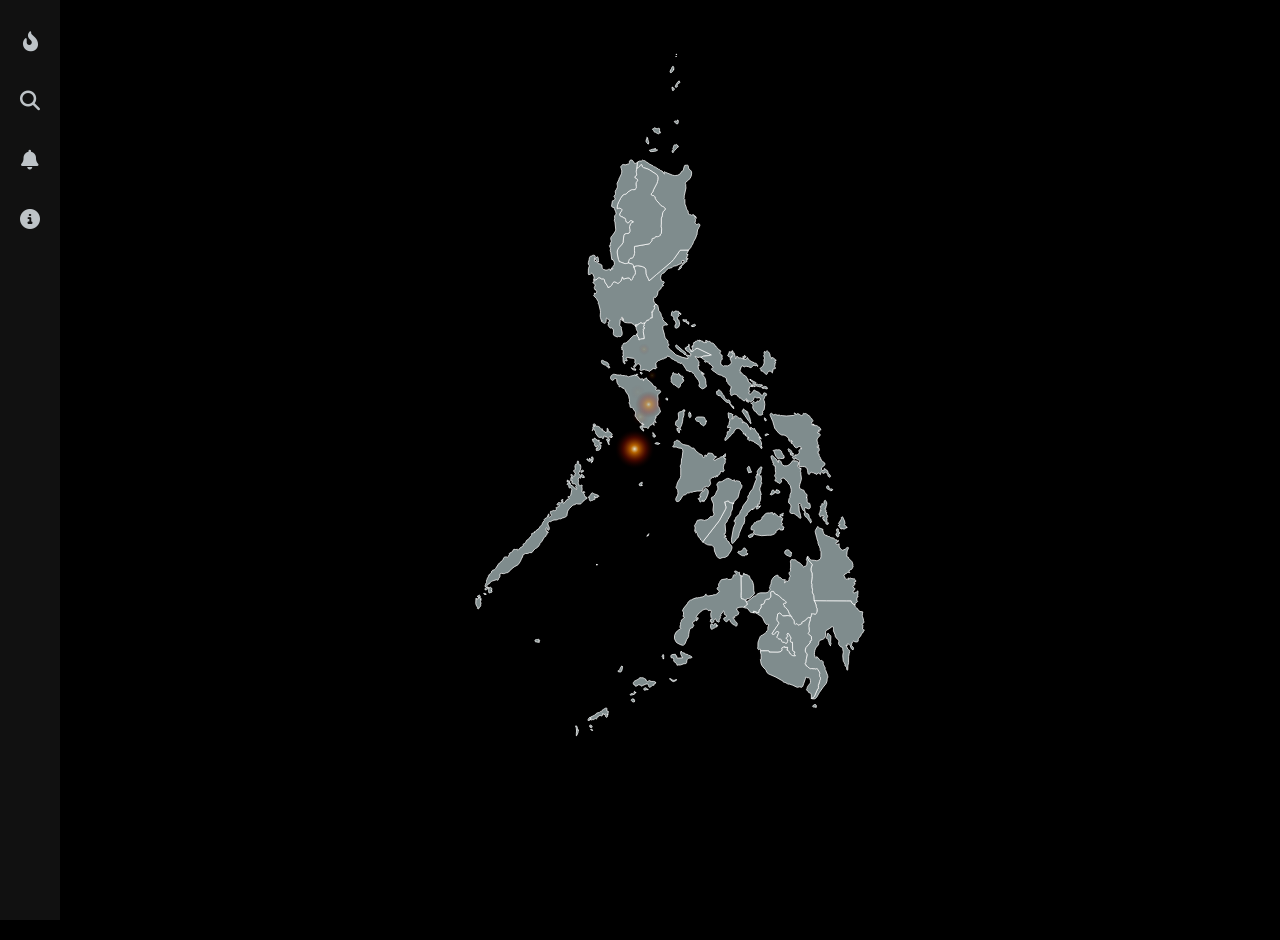
==== try.html @ a3d01c6d "Update print statement from 'Hello' to 'Goodbye'" ====
<!DOCTYPE html>
<html lang="en">
<head>
    <meta charset="UTF-8">
    <title>SVG Path Hover Popup</title>
    <!-- Font Awesome Icons -->
    <link rel="stylesheet" href="https://cdnjs.cloudflare.com/ajax/libs/font-awesome/6.4.0/css/all.min.css">
    <link rel="stylesheet" href="try.css">
</head>
<body>

    <!-- Fullscreen Background Video -->
    <video class="bg-video" autoplay loop muted playsinline>
        <source src="map-bg.mp4" type="video/mp4">
    </video>

    <!-- Sidebar Container -->
    <div class="sidebar-container">

        <!-- Vertical Toolbar Buttons -->
        <nav class="toolbar">
            <button class="tool-btn" data-panel="panel-fire" title="Fire Risk Profile">
                <i class="fa-solid fa-fire-flame-curved"></i>
            </button>
            <button class="tool-btn" data-panel="panel-causes" title="Main Causes">
                <i class="fa-solid fa-magnifying-glass"></i>
            </button>
            <button class="tool-btn" data-panel="panel-incidents" title="Prominent Incidents">
                <i class="fa-solid fa-bell"></i>
            </button>
            <button class="tool-btn" data-panel="panel-goals" title="Goals">
                <i class="fa-solid fa-circle-info"></i>
            </button>
        </nav>

        <!-- Sliding Info Drawer Box -->
        <div class="side-panel" id="sidePanel">
            <button class="close-btn" id="closeBtn">&times;</button>

            <div class="panel-inner">
                <!-- Panel 1 Content -->
                <div class="panel-content" id="panel-fire">
                    <h2><i class="fa-solid fa-fire-flame-curved"></i> Fire Risk Profile</h2>
                    <p>Information regarding regional fire risk assessments and statistics.</p>
                </div>

                <!-- Panel 2 Content -->
                <div class="panel-content" id="panel-causes">
                    <h2><i class="fa-solid fa-magnifying-glass"></i> Main Causes</h2>
                    <p>Breakdown of key causes leading to fire incidents in identified zones.</p>
                </div>

                <!-- Panel 3 Content -->
                <div class="panel-content" id="panel-incidents">
                    <h2><i class="fa-solid fa-bell"></i> Prominent Incidents</h2>
                    <p>Recent alerts, high-level warnings, and notable historical incidents.</p>
                </div>

                <!-- Panel 4 Content -->
                <div class="panel-content" id="panel-goals">
                    <h2><i class="fa-solid fa-circle-info"></i> Goals</h2>
                    <p>Prevention goals, response objectives, and safety initiatives.</p>
                </div>
            </div>
        </div>

    </div>

  <!-- Shared parent container -->
  <div class="map-wrapper">
	  
    <!-- Your SVG Map -->
    <svg viewBox="0 0 1000 1000">
      <svg baseprofile="tiny" stroke-linecap="round" stroke-linejoin="round" version="1.2" viewbox="0 0 1000 1000" xmlns="http://www.w3.org/2000/svg" valign="center">
 <g id="features">
  <path class="region" d="M713.9 833.9l-0.4-0.2-0.8-1-0.4-1.1-0.4-2.3-0.7-1.4-0.2-0.5-0.2-2-0.3-0.2-0.5-0.1-1-0.4-0.4-0.1-0.2-0.2-0.1-0.6 0.1-0.6 0.2-0.6 0.3-0.5 0.3-0.2 0.4-0.6 0.3-2.7 0.3-0.8 0.5-0.2 0.4 0.2 0.3 0.3 0.2 0.5 0.9 0.8 0.9 0.7 0.8 0.8 0.3 1.2-0.3 6.9 0.1 1.2 0.4 0.8 0.1 0.5-0.2 0.5-0.3 0.7-0.4 1.2z m-25.2 70.7l0.3-0.2 1.9-1 0.8-0.6 0.1 0 0.7-0.9 4.6-10.6 0.2-0.2 0.4 0 0.3-0.1 0-0.4-0.1-0.5-0.1-2.8 0.1-0.5 1.7-5.2 0-1 0.3-0.2 0.2-0.3 0.2-0.3 0.1-0.4 0.3-1.5 0-0.7-0.2-0.5-0.3-0.4-0.4-0.5-0.4-0.6 0-0.4 0-0.6-0.1-1.1 0-0.6 0.1-0.7 0.3-0.7 0-0.6-1.2-1.9-1.3-2.5-1-0.9-0.5-0.1-0.6 0-0.5 0.1-1 0.5-0.4-0.3-0.5-0.3-1.2 0.1-2.5-0.4-1.4 0.2-0.5-0.1-0.7-0.2-0.8-0.5-1.8-1.8-0.7-0.5-1.3-0.7-0.5-0.3 0-1.1 0-0.3-0.3-0.2-0.5-0.2-0.4-0.1-0.2-0.1-0.1-0.2 0-0.4 0.2-0.4 0.4-0.3 0.4-0.5 0.3-1.3 0.2-2.8 0.5-1.2 0.9-5.4-0.1-0.8-0.4-0.9-1.3-1.5-0.3-0.7-0.3-2.5 0.9-3.4 5.5-6 0-2.5 0.2-0.2 0.3-0.2 1.3-0.4 0.3-0.2 0.1 0 0.3-0.4-0.1-0.2-0.2-0.2-0.2-0.7-0.2-3.1-0.3-0.9-0.7-0.7-1.9-1.1-0.7-0.7-0.7-0.8 0.1-0.3 0.6-1.4 0.6-0.9 0.2-0.4 0.1-1-0.4-2.4-0.1-1.9-0.3-1.4 0-0.8 0.4-2.8 1.7-5.7 0.1-0.7-0.2-0.6-0.5-0.6 0.1-0.5 0.4 0 0.4-0.2 0.2-0.3 0.2-0.4 0.2-1.2 0.4-1 0.3-1-0.1-1.3 0.7 0.3 0.5-0.1 0.6-0.1 0.6 0 0.6 0.1 1.5 0.4 0.7 0.1 1.1-0.8 0.7-1.5 0.4-1.7 0.1-2.1 0-0.7-0.2-0.7-0.7-1.8-0.2-0.8-0.3-1.8-0.4-1.6-1.9-4.4 0-0.1 16.1 0.1 27.2 0.1 5.8 0 0.5 1.5 0.7 1.5 1.2 1.1 1.5 0.7 1.1 0.4-0.1 0.7 0.5 1.5 0.8 1.4 1 0.9 1.6 1 0.2 0.3 0.2 0.6 1.3 1.8 1.3 0.8 2.7 0.3 1.2 0.4-0.4 1.2-0.2 1.2-0.2 2.6 0.3 1.3 1 2.7 0.4 2.5 0.4 1.2 0 1.1-0.6 1.1-0.6 0.4-0.6 0.2-0.4 0.4-0.2 0.8 0.2 0.2 1.2 0.9-0.4 1.3-0.1 2.5-0.6 1 0.5 0.3 1.7 1 0.4 0-0.3 1.1-1.3 1.6-0.2 1-0.2 0.4-0.4 0.2-0.5 0.1-0.4 0.2-0.3 0.5-1.1 2.9-0.3 0.6-1.8 1.6-0.8 1.2-0.4 1.5-0.1 1.9-0.8 1.1-1.8 0.2-2.1-0.4-1.6-0.7-1.3 1.2-0.8 1.6-0.3 1.6-0.1 1.4 0.3 0.6 1.4 1.2 0.5 0.5 0.2 0.9 0.1 1.1-0.1 1-0.4 0.4-1.6-0.6-1-1.5-1.2-3.5-1.4-1.5-1.6-0.8-1.1 0.4 0 2.3-0.3 0-0.2-0.3-0.6-0.8-0.2 1.1 0.6 1.2 0.7 1.1 0.8 1.9 1 0.9 1 0.7 0.6 0.5 0.1 1.2-0.7 2.2-0.8 4.7-0.1 8-0.9 4.2-0.2 4.9-0.4 0.9-0.7-0.2-0.2-0.8-0.3-2.7-0.1-0.6-1.8-1.3-0.2-0.5-0.1-0.6 0.1-0.7 0-0.6-1.3-2.5-0.7-0.9-0.3-1.1-0.7-6.7 0.1-1.3 0.7-3.4-0.1-1.1-0.5-2-0.2-1.1 0-1.5-0.2-0.6-0.6-0.3-1.4-0.4-1-0.6-2.1-2.9-0.3-1 0.4-2.5 0.1-1.1-0.6-1.2-1.1-1.1-2.2-2-0.6-0.9-0.3-0.8-0.3-2.2-2.2-5.2 0-2.2 0.1-1.2 0-1.1-0.4-0.7-0.8-0.2-0.3-0.1-0.9 0.2-3.3 2.4-3.1 1.8-0.6 0.5-0.5 0.4-0.6 1.1-0.1 1.2 0.2 3.5 0 1.1-0.2 0.5-0.5 0.7-0.1 0.5-0.2 0.5-2 1.9-1.5 0.8-1.8 0.4-1.7 0.9-1.2 1.9-0.1 2.4-0.2 1.2-0.6 0.5-2.4 2.9-1.2 2.1-0.8 2.3-0.4 2.5-0.2 2.6 0.2 0.9 0.7 2.1 0.2 1.1 0.4 0.5 0.9 0.4 0.7-0.4-0.1-1.5 1.7 1.2 2.3 3 1.4 1.4 1.1-0.6 1 0.4 0.9 0.9 0.4 1 0 2.1 0.2 0.8 1.6 3.3 0.6 0.8 0.2 0.4 0 0.6-0.1 1.2 0.1 0.6 0.2 0.4 0.5 0.7 2.6 7 0.2 0.9 0 1.2-0.2 1.1-0.6 1-0.2 0.6 0.4 1.1-0.2 0.5-0.2 0.5-0.4 1.6-0.9 2.2-3.9 4.8-5.2 7.3-3.3 5.9-0.8 1-1 0.9-0.8 0.4-0.9 0.1-2.6-0.2-0.8-0.2-0.1-0.2z m6 11.6l-0.3 0-0.7-0.2-1 0.1-0.9 0.2-0.7-0.3-0.4-0.5-0.5-0.3 0-0.3 0.4-0.4 0.9-1.2 1-0.5 1.5 0 0.7 0.3 0.2 0.3 0.2 0.7-0.1 1.6-0.3 0.5z" id="davao" name="Davao">
  </path>
  <path class="region" d="M746.5 779.6l-1.1-0.4-1.5-0.7-1.2-1.1-0.7-1.5-0.5-1.5-5.8 0-27.2-0.1-16.1-0.1-0.5-1.5-0.3-5.3-0.4-1.2-1.3-2.3-0.2-1.3 0.1-1.1 0.2-0.9 0.1-0.9-0.3-1.1-0.7-2-0.1-1.9 0.1-1.9-0.5-2.6 0.9-8-0.2-4.7-1.3-3.4-0.1-2.4 1.7-5.6-2.5-3.2-2.3-2.3-0.2-1.2-0.4-0.5-0.4-0.3-0.4-0.4-0.1-0.6 0-1.3 0-0.6-0.1-0.2 0.3-0.3 0.5-0.1 0.5 0.5 0.6 1.3 1.6 2.2 1.1 0.8 1.2 0.3 3.5 0.2 2.3 0.5 1.1 0.1 1.2-0.3 2.9-1.6 0.5-0.6 0.4-1.2 0.4-1.9 0-5.8-0.1-0.9-0.3-0.6-0.4-0.5-0.3-0.7 0-0.5 0.1-0.9-0.1-0.5-0.1-0.5-0.5-1.1-0.3-1.4-1.1-1.7-0.3-1.6-0.3-0.4-0.2-0.3-0.1-0.3 0-1.6-0.1-0.3-0.1-0.8-1.2-3.1-0.1-0.5-0.2-1.1-1.9-7.4-0.1-1 0.2-1 0.3-0.8 2.6-4.4 0.2-0.5 0.7 0.8 0.9 0.8 1 0.7 1.8 0.5 1.5 0.8 1.1 0.1-0.3 1.3 0.5 1.6 0.6 1.5 0.3 1.4 0.5 1 1.3 1 1.5 0.6 1.1-0.2-0.1 0.2 0 0.2-0.1 0.2-0.2 0.2 0.7 0 0.4 0.2 0.4 0.5 0.5 0.1 1.2-0.1 0.5 0 1 1.2 0.5 0.3 0.5 0.2 3.1 0.4 1 0.6 1.8 1.6 0.5 0.2 0.7 0 0.6 0.1 0.2 0.4 0.1 0.5 0.5 0.7 0.2 0.5 0.5-1 0.2-0.5 0.3 0 0 0.9 0 0.6-0.2 0.3-0.5 0.5-0.6 0.2-1.5 0.4-0.4 0.5-0.1 0.7 0.3 0.5 0.6 0.4 0.6 0.2 0.9 0.2 0.6-0.2 1.5-0.7-0.1 2.2 0.2 1.8 0.8 1.7 2.5 2.6 0.4 0.2 0.6 0.1 0.7-0.1 1.1-0.5 1.8-0.6 1.9-1.9 1.1-0.6 1.1 0.1 0.2 0.8-0.2 1-1.1 1.8-0.3 1.3-0.4 2.4 0 1.8-0.4 2.5 0.2 0.6 0.6 0.2 0.7 0.1 0.5 0.2 0.4 0.4 0.5 1.4 0.4 0.6 3.9 3.9 0.5 1.1 0.1 0.7 0.6 2.1-0.2 0.8 0 0.5 0.7 0.4-0.1 0.4-0.3 0.4-0.1 0.1-0.4 1.3-0.6 1.3-0.9 1.1-1.2 0.4-2 1.4-0.3 0.1 0 0.8 0.4 0.4 1 0.7 0 0.3-0.2 0.1 0 0.1-0.1 0.2-0.7-0.3-0.6-0.1-1.1 0-0.7 0.2-1.3 1.1-1.9 0.8-1 1.3-0.5 1.2 1.1 1.2 0.9 2.4 0.6 0.7 0.5 0.1 1.7-0.1 1.1 0.4 0.5 0 0.6-0.4-1.1-0.7-0.3-0.4 0.3-0.4 0.6 0.1 0.7 0.3 0.7 0.1 0.6-0.5 1.2 0.6 3.5 0.6 0-0.1 0.2-0.2 0.2-0.1 0.3 0 0 0.1 0.2 0.5 0.4 0.7 1.1 0.8 0.2 0.5-0.4 0.8 0.3 0.1 0.2 0.3 0.3 0.3-1.5-0.1-0.5 0.2-0.3 0.4-0.1 1.3 0.1 0.3 0.8-0.3 0.2 0.9-0.4 1.1-1.3 1.7-0.2 0.1-0.6 0.4-0.5 0.4 0.4 0.2 0.2 0.3 0.7 1.4 0.5 0.4 0.8 0.2 0.4 0.5-0.6 1.3-1.7 2-0.3 0.9 0.4 1 0.8 0.5 0.8-0.2 0.9-0.5 1.6-0.6 1.9-1.6 0.2 0.6-0.3 4.6-0.2 0.8 0.1 0.8 0.6 1.1-1.3 0.7-0.6 2 0.2 2.1 1 1.4-1 1-2.1 1.5-0.6 1.2 0 0.7z m-20.7-95.3l-1 2.1 0.3 0.6 0 0.9-0.3 0.8-0.5 0.3-0.9 0.2-0.3 0 0.3-0.9-0.4-0.3-0.6-0.1-0.5 0 0-0.4 0.5 0 0.2 0 0-0.4-1.1-0.7 0 0.4-0.1-0.5 0-0.6 0.5-1.2 0.2-0.3 0.2-0.2 0.2-0.1 0.1-0.5 0-0.5 0-0.6 0-0.4-0.5-0.8-0.1-1.3 0.4-1.2 1-0.4 0.3 0.3 0.1 0.3-0.1 0.5 0.5-0.2 0.2-0.2 0.1 0.9 0 1.3 0.1 1.1 0.8 0.5 0.6 0.4-0.2 1.2z m9.8-7.9l-0.1 0.7-1.3 0.5-0.9 0.7-0.4 0.3-0.6 0.1-1.4-0.1-2.1-0.8-0.7 0 0.4 1.1-0.8-0.6-0.8-0.9-1.3-1.8 0-0.3 0.1-0.2 0-0.3-0.1-0.3-0.3-0.2-0.5 0-0.4-0.1-0.3-0.5 0.7 0.1 0.7-0.1 0.7-0.2 0.5-0.6-0.6-0.2-0.8-0.5-0.5-0.5 0.2-0.8 3.3-5.3 0.2-0.5 0-0.5-0.1-0.5-0.1-0.5 0.4-0.5 1-0.8 0.5 0.2 2.5 5.5 0.6 2.9 0 0.6-0.3 0.6-0.8 0.7-0.4 0.5 1.1 0.2 0.7 0.2 0.5 0.5 0.7 0.7 0.4 0.6 0.4 0.9z m-25-4.4l-0.8 0.4-1.1-0.2-0.8-0.6-0.2-0.8 0.1-0.9-0.2-1-0.5-0.5-1.5-0.4-0.6-0.6 0.5 0 0.2 0-0.4-0.3-0.2-0.3 0-0.3 0.3-0.3 0-0.3-1.3 0-0.5-0.9 0.1-1.3 0.6-1.2 0.2 0.5 0.4 0.2 0.3-0.2 0.2-0.7-0.2-0.2-0.7-0.9-0.2-0.5-0.4 0-0.3 0.6-0.3 0.1-0.5-0.2-0.5-0.2-0.4 0.3-0.4 0.5-0.5 0.4-0.8 0-0.4-0.6 0-0.8-0.1-0.6-0.8-0.3-0.1-0.3 0.1-1.4-0.1-0.5 0.8-0.4 0.4-1 0.1-1.1-0.2-0.9 0.4-0.2 0.4 0 0.3 0.2 0.3 0.4-0.1-0.9-0.4-0.7-0.1-0.7 0.6-0.7-0.2-0.1-0.1-0.2-0.1-0.2-0.3-0.3 0.2-0.8-0.4-1-0.1-0.8 1.2-0.3 0.7-0.1 0.2-0.4 0-1.2-0.1-0.4-0.2-0.3 0-0.2 0.3-0.5 0.3-0.1 0.4 0 0.3 0.1 0.3 0.6 0.5 0.2 0.4-0.1 0.4-0.2 0.3-0.6 0.1-2.1 0.4-1.3 0.2-0.6 0.5-0.3 0.6-0.1 0.4 0.3 0.8 1.3 0.7 1.8 0 1.9-1.1 3.7-0.1 1.4-0.2 0.5-0.2-0.1-0.5-0.1-0.4 0.2 0 0.7 0.4 0.5 0.8 0.6 0.4 0.8-0.5 0.8 0.3 0.4-0.6 0.3 0.2 0.6 0.6 0.3 0.9-0.1-0.4 1.5 0 0.9 0.3 0.8 0.8 1 0.4 0.7 0.1 0.7-0.2 0.7-0.4 0.8-0.4 0.8-0.3 0.3 0.1 0.4 0.4 2.2-0.6 0.8 0.5 0.9 0.9 0.9 0.7 0.8 0.1 0.9-0.4 0.7z" id="caraga" name="Caraga">
  </path>
  <path class="region" d="M692.4 774.2l0 0.1 1.9 4.4 0.4 1.6 0.3 1.8 0.2 0.8 0.7 1.8 0.2 0.7 0 0.7-0.1 2.1-0.4 1.7-0.7 1.5-1.1 0.8-0.7-0.1-1.5-0.4-0.6-0.1-0.6 0-0.6 0.1-0.5 0.1-0.7-0.3 0.1 1.3-0.3 1-0.4 1-0.2 1.2-0.2 0.4-0.2 0.3-0.4 0.2-0.4 0-0.5 0-1.1-0.3-0.4 0-0.2 0.1-0.1 0.2-0.1 0.3-0.1 0.1-0.1 0-0.4 0.2-0.4 0.2-0.1-0.1-2.3 2.8-1.1 0.8-0.9 0.4-1.8 0.7-0.7 0.4-0.2 0.5-0.2 1.4-0.4 0.6 0 0.1-0.6 0.2-0.7 0.2-0.1 0.2-1.2 0.3-0.3 0.3-0.2 0.4-0.1 0-0.3 0.2-0.6-0.1-0.9-0.6-0.7-0.8-1.1-0.4-0.4-0.1-0.4 0.1-0.1 0-0.4 0.4-0.5 0.5-0.5-0.4-0.4-0.6-0.3-0.5-0.1-0.6-0.1-2.1-0.4-1.3-0.2-0.7-0.3-0.6-0.6-0.6-0.5-0.3-0.5-0.4-0.5-0.7-0.1-0.5-0.2-1.1-0.2-0.5-0.2-0.5-0.3-0.3-0.4-0.3-1.1-0.8-0.3-0.3-0.1-0.4-0.3-0.6-0.6-0.9-0.2-0.4-0.3-1.5-1.7-3-2.4-2.9-0.3-0.2-0.9-0.3-0.4-0.3-0.2-0.6-0.1-0.5 0-0.5-0.1-0.5-1-1.4 0-0.6 0.5-0.4 0.5-0.3 0.7 0 0.9 0.1 0.7-0.3 0.3-1.2-0.3-0.7-0.6-0.7-1.4-1.2-2.2-1.1-3.9-3.8-2-1.6-4.4-2.2-1.1-1-0.2-0.5-0.1-0.7-0.2-0.6-0.4-0.3-1.7 0-0.9 0.1-0.5 0.4-0.1 0.1-0.4 1.7 0.3 3.9-0.4 1.5-1.2 1.5-0.5 0.4-0.2 0.4 0.1 0.2-0.1 0.2-0.6 0.1-2.3 0-0.7 0.2-1.3 0.6-0.5 0.7-0.2 0.9-1.2 3-0.4 0.7-0.6 0.5-0.6 0.2-2.1 0.1-0.2 0.5 0.2 2.7-0.5 1.5-2.3 2.7-0.2 1.8-0.5 1.8-2-0.2-4.6-1.9-0.4 2-2.4-0.1-1.3-0.3-0.8-0.7-2.9-3.9-1.1-0.8-1.2-0.3-1.3-0.1-2.3-0.9 0.7-0.8 2.5-1.4 1.1-0.9 0.5-1-0.1-1-0.4-1-0.3-1.1 0-0.1 0.6-0.4 0.3-0.2 1.9-1.1 7.1-5.7 0.7-0.2 1.1-0.2 0.8-0.5 1.2-1.5 1.3-1 1.7-0.7 1.9-0.5 6.4 0 2.3-0.3 1.8-0.9 0.6-0.7 0.8-1.6 0.7-0.8 0.2-0.6-0.2-0.6-0.4-0.5-0.2-0.6 0.1-0.6 0-0.1 0.2-0.5 0.5-0.8 0-0.3-0.1-0.5 0.1-0.3 0.1-0.2 0.4-0.3 0.2-0.2 0.5-1.2 0.1-0.6 0.2-2 0.2-1.1 0.8-2.2 1.1-1.9 1.6-1.8 1.8-1.4 2.1-0.9 1.4 0 0.3 0.5 0 0.9 0.2 0.8 0.3 0.1 1.2 0.2 0.1 0.1 0.4 0.1 0.5 0.2 0.8 0.5 1.6 1.8 0.6 0.4 0.9 0.3 3.1 0.1-0.5 0.9-0.4 1.1-0.2 1.2 0 1.2 0.4 0 0.4-1.4 0.6-0.9 1.1-0.4 1.6 0.5 0.2-0.4 0.9-0.7 0.2-0.1 0.7-0.2 0.2-0.1 0-0.3-0.2-0.3-0.1-0.3-0.1-0.2 0.2-1.7 0.2-0.5 0.2-0.4 0.6-0.9 0.3-0.6-0.2-1-1-1.9-0.3-1.1 0.3-1.2 0.6-0.7 0.7-0.6 0.6-0.9-0.4-1.1 0-1.2 0.4-2.4 0-4.6-0.4-2.4 0.1-1.2 0.5-1.1 0.4-0.5 0.6-0.5 0.6-0.3 0.6 0.2 0.6 0.4 0.6 0 0.5-0.1 0.7-0.1 1 0.3 1.1 0.4 0.8 0.7 0.4 0.7 0.5 0.4 4.2 2.3 0.4 0.4 1.3 1.6 0.8 0.5 1.1 1.8 0.7 0.6 0.5-0.1 1.2-0.7 1.1-0.4 1-0.5 0.5-0.8 0.5-4.7-0.2-1-0.2-0.3-0.3-0.3-0.2-0.4-0.1-0.5 0.1-0.6 0.5-1.1 0.2-0.7 0-0.7 0.1-0.4 0.3-0.3 0.2-0.2 0.1 0.2 0 0.6 0 1.3 0.1 0.6 0.4 0.4 0.4 0.3 0.4 0.5 0.2 1.2 2.3 2.3 2.5 3.2-1.7 5.6 0.1 2.4 1.3 3.4 0.2 4.7-0.9 8 0.5 2.6-0.1 1.9 0.1 1.9 0.7 2 0.3 1.1-0.1 0.9-0.2 0.9-0.1 1.1 0.2 1.3 1.3 2.3 0.4 1.2 0.3 5.3 0.5 1.5z m-30.7-63.8l0.3 1-0.4 1.5 0.1 0.9-0.1 0.9-0.7 0.7-0.4 0.2-0.5 0.1-0.4-0.1-0.3-0.7-0.4-0.1-0.5 0-0.4-0.1-3.3-1.6-1.3-1.3-0.6-1.8 0.6-2 1.4-1.2 1.9-0.5 2 0.6 0.9 1.4 0.5 0.5 0.6 0.3 0.5 0.4 0.5 0.9z m-67.2 30.2l0.7 0.3 0.3 0.2 0.2 0.3 0.5 1.1 0.6-0.5 0-0.5 0-0.6 0.2-0.6 0.3-0.4 0.8-1.1-0.7-0.6 0.7-0.4 0.9 0.1-0.2 0.9 4.3 1 0.7 0.3 0.5 0.5 0.4 0.9 0.4 0 0.4-0.4 0.2 0.1 0.5 1-0.1 0 0.6 1.7 0.2 0.3 0.3 0.8 2.3 2.8 0.9 1.8 0.6 2.4 0.5 2.4 0.2 6.5 0.8 3.2-0.1 1.1-0.5 0.6-5.7 5.1-1.1 0.6-2.4 0.1-0.9 0.5-0.4 1.4 0 0.1-1 0.1-0.9-0.1-0.4-0.3-0.2-0.4-0.4-0.4-0.6-0.2-2.2-0.4-0.9-1.6-0.2-3.2 0.3-5.5-0.4-21z" id="northernmindanao" name="Northern Mindanao">
  </path>
  <path class="region" d="M611.3 790.2l0.4-2 4.6 1.9 2 0.2 0.5-1.8 0.2-1.8 2.3-2.7 0.5-1.5-0.2-2.7 0.2-0.5 2.1-0.1 0.6-0.2 0.6-0.5 0.4-0.7 1.2-3 0.2-0.9 0.5-0.7 1.3-0.6 0.7-0.2 2.3 0 0.6-0.1 0.1-0.2-0.1-0.2 0.2-0.4 0.5-0.4 1.2-1.5 0.4-1.5-0.3-3.9 0.4-1.7 0.1-0.1 0.5-0.4 0.9-0.1 1.7 0 0.4 0.3 0.2 0.6 0.1 0.7 0.2 0.5 1.1 1 4.4 2.2 2 1.6 3.9 3.8 2.2 1.1 1.4 1.2 0.6 0.7 0.3 0.7-0.3 1.2-0.7 0.3-0.9-0.1-0.7 0-0.5 0.3-0.5 0.4 0 0.6 1 1.4 0.1 0.5 0 0.5 0.1 0.5 0.2 0.6 0.4 0.3 0.9 0.3 0.3 0.2 2.4 2.9 1.7 3 0.3 1.5 0.2 0.4 0.6 0.9 0.3 0.6 0.1 0.4 0.3 0.3 1.1 0.8 0.4 0.3 0.3 0.3 0.2 0.5-1-0.1-3.4-0.9-1.5 0-2.7 0.4-1.5 0-0.9 0-0.6-0.2-0.5-0.3-0.8-0.5-0.5-0.6-0.6-1-0.3-0.5-1-0.6-0.9 0-2.2 1.1-0.9 7 0.4 1.9 1.5 1.9 0.5 1.1 0 0.9-8.6 12.6-0.4 1.3 0.8 0.3 0.4 0.2 1-0.1 0.6-0.2 0.2-0.1 0.4-0.3 0.7-0.8 1.1-1.6 0.7-0.6 0.9-0.2 1.4 0.2 0.7 0.4 0.1 0.8-0.5 1.3-1.9 4.5 0 0.4 0.6 0.9 0.7 0.7 0.7 0.4 0.7 0.3 1 0.1 0.9 0.2 1.1 0.9 0.3 0 0 1.1 0 0.4 0.1 0.3 0.2 0.4 0.9 0.6 0.7 0.3 1.7 0.3 0.7 0.3 0.7 0.5 0.7 0.3 0.8 0 0-0.1 0.6-0.4 0.8-1.5 0.7-0.5-0.3-0.2-0.3-0.3 0.2-0.8-0.3-0.8-0.6-0.8-0.7-0.4-0.9-1.2 1-0.9 1.5-0.8 0.5-0.4 0-0.3-0.7-0.6-0.6-0.6-0.3-1 0.3-0.6 1.3-1.4 0.8 1 0.2 0.3 0.1 0.1 2 3.3 1 2.2-0.3 1-0.3 0.4-0.3 0.9-0.1 0.9 0 0.8 0.3 1 0.5 0.4 2-0.1 0.3 11.2 0.4 0.5 2.7 1.6-0.9 1.4-0.1 1.1 0.5 1 1.2 1.4-2.2 0.1-1.7-0.3-1.5-0.8-1.6-1.3-1-1.5-1-1.9-1.1-1.5-1.4-0.3 0.9-3.7-3.9 0.1 0.2-0.9-2.2 0.7-1.2 0.4-0.6 0.6 0.4 1.5 0.1 0.5-1 2.1-2.1 1.1-2.5 0.4-11-0.1-1-0.1 0-0.5 0.2-0.5-0.3-0.5-1.3-0.2-9.8 0.1-0.1 0 0.1-1.1-0.2-1.1-1-0.4-0.2 0.1-0.5 0.8-0.4 0.3-0.1-0.1-0.1-0.3-0.2-0.1-0.4-0.1-0.4-0.4-0.3-0.5-0.2-0.4 0-0.6 0.3-1 0.1-0.5 0.1-5.7 0.8-2.7 2.2-5.4 1.1-1.2 0.9-0.2 1.3-0.7 2-1.3 2-1.7 0.9-0.9 0.6-1.5 1-0.9 0.3-0.5 0.1-0.5-0.1-1.7 0.1-1.4 0.3-1.1 1.1-2-0.8-0.6-0.7-0.1-1.7 0.3-0.6-0.3-0.4-0.8-0.3-0.5-0.5-0.2-0.6-0.9-2.5-5.4-1.6-2.3-2.4-1.6-0.4-0.1-2.9-2.1-2.6-1.4-0.4 0.4-0.9-0.4-1.3-0.2z m-159.4 115.8l0.8 1.1 0.3 0.9-0.6 1.2-1 0.1-1.6-0.5-0.3-0.2-0.6-0.6-0.5-0.7-0.2-0.5 0.2-0.6 0.6-0.5 0.7-0.4 0.7-0.2 0.6 0.1 0.9 0.8z m56.4-26.3l0.1 0.6-0.3 0.3-1.3 0.7-2.4 0.9-0.6-0.2-2.8-1.8-1.1-1.2-0.4-1 0.9 0.1 2.8 1.8 1.3 0.5 1.7-0.1 1.5-0.6 0.6 0z m-71.9-17.4l0.2 0.6 0.1 0.4-0.1 1.1-1.1 3.7-0.3 0.5-0.4 0.4-0.6 0.3-0.7 0-2.1-0.3-0.6-0.3-0.4-0.6 0.2-0.4 0.5-0.2 0.7 0 0.4-0.3 0.4-0.6 0.4-0.7 0.1-0.5 0.2-0.4 0.8-1.2 0.3-1.2 0.4-0.5 0.5-0.4 0.5-0.1 0.4 0.3 0.2 0.4z m34 30.1l-0.2 0.5-0.3 0.1-1.5-0.1-1.9 0.7-0.8-0.1-0.6-0.9 0-0.8 0.4-0.7 0.5-0.5 0.6-0.2 0.9 0 0.8 0.4 0.7 0.5 0.5 0.5 0.7 0.3 0.2 0.3z m10-9.5l0.4 0.9-0.5 1.2-0.5 0.2-0.5 0-0.5 0.2-0.1 0.7 0 0.9-0.2-0.1-2 0.3-0.4 0.2-0.5 0.4-1.5 1.6-0.6 0.4-0.6 0-0.5-0.3-0.5-0.4-0.5-0.8 0-0.6 0-0.5 0-0.5-1.3-1.4-2.1 0.1-4.4 2-1 0.6-0.4 0.2-0.4-0.1-0.4-0.2-0.6-1-0.3-0.2-2.2-0.4-0.5 0.2-1.9 1.2-1.1 0.6-0.5 0-0.6-0.2-0.3-0.2 0-0.3 0-0.4-0.1-0.2-0.3-0.2-0.7-0.1-0.3-0.2-0.8-1.2-0.2-1 0.2-1 0.7-1.1 0.9-0.8 2-0.9 1.5-1 1.2-0.2 0.4-0.2 1.2-1.7 0.5-0.4 0.5-0.1 1.9 0.1 1 0 1 0 0.6 0.3 1.2 0.7 0.6 0.1 1 0.6 1.3 2.8 0.8 0.7 1-0.2 0.9-0.8 1-0.5 2.4 1.1 1.2 0.1 2.3 0 1.2 0.3 0.9 0.7z m-28.8 16.2l-0.5 0.1-0.8 0.4-1.1 0.4-1 0.1-0.6 0.2-0.5-0.2-0.2-0.6 0.6-0.9 1.4-0.6 0.8 0 0.6 0.1 1.1 0.5 0.2 0.5z m2.5-2.6l-0.3 1.2-0.8 0.6-1-0.5 0.1-1.7 0.6-1 0.7 0.4 0.7 1z m-37.1 29.3l-0.3 2.1-0.3 1.2-0.6 0.7-0.7-0.2-0.6-0.4-0.4-0.5-0.1-0.9 0.4-1.6 0-0.8-0.4-0.4-0.3 0.1-0.2 0.4-0.1 0.4-0.1 0.3-0.3 0-1 0-0.4-0.3-0.4-0.5-0.3-0.6-0.2-0.5-0.5 0.8-0.2 1.7-0.4 0.8-0.8 0.3-0.8-0.2-0.7-0.3-0.6-0.2-1.1 0.2-0.4 0.4-0.2 0.6-0.5 0.7-0.4 0.1-0.5 0-0.4 0-0.2 0.4-0.4 1.7-0.8 0.7-0.6-0.2-0.5-0.4-0.6-0.1-0.5 0.3-0.7 1-0.5 0.2-1.7 0-0.7 0.3-0.4 0.3-0.5 0-0.6-0.6-0.1-0.7 0.1-1.8-0.3-0.9 0.5-0.4 0.4-0.2 1.9-0.7 1.6-0.8 0.4-0.3 0.3-0.1 1.9-1.1 0.7-1.3 0.4-0.5 1.7-0.2 1.3-0.5 0.5-0.1 0.4-0.2 0.9-0.9 0.5-0.1 0.4 0.2 0.4 0.1 0.5-0.2 0.1-0.3 0.2-1 0.3-0.4 1.4-0.8 0.5-0.7 0.7-0.3 1.2-0.5 1-0.7 0.6-0.2 0.5 0.1 0.3 0.4 0.1 0.6 0 2.8 0.2 0.4 0.4 0.1 0.5-0.2 0.4-0.1 0.4 0.4 0.1 0.8-0.8 3.3z m-39.5 21l0.2 0.9-0.1 1-0.1 0.9-0.3 0.8-1.5 3.6-0.6 0.5 0-3.3 0.3-3.1-0.3-3.6-0.4-1.7-0.7-1.5 0.6-0.2 0.6 0.2 0.6 0.4 0.3 0.6 0.2 0.4 0.1 0.4 0.1 0.5 0 0.4 0.2 1 0.8 1.8z m19.1 0.1l-0.4 0.1-0.9 0-0.8-0.4-0.3-0.7 1-0.2 1.2 0.6 0.2 0.6z m-3.2-4.4l-0.4-1.4 0.1-0.9 0.6-0.3 0.7 0.3 0.3 0.4 1.1 0.5 0.4 1 0 0.7-0.4 0.5-0.3 0.1-0.9 0-1.2-0.9z m-0.4-9.3l-0.2 0.3-0.6 0.3-1.3 0.3-0.3-0.4 0.2-1.1 1.1-1.8 0.7-0.8 0.8-0.5 0.4 0.1 0 0.8 0.1 0.6 0.2 0.6 0.1 0.7-0.3 0.6-0.3 0.2-0.3-0.2-0.2 0.1-0.1 0.2z m122.5-90.9l0.5 0.2 0.7 0.7 0.4 0.4 0.6 0.2 1.3 0.3 0.7 0.1 0.1 0.2 0.3 0.5 0.4 0.5 0.6 0.2 2.4 0.4 0.6 0.2 0.3 0.3 0.3 0.3 0.3 0.3 0.5 0.2 1.4 0.5 0.5 0.2 1.7 1.1 0.3 0.5-0.7 0.8-1.1 0.4-2.5 0-1 0.6-0.6 0.7-0.5 0.7-0.4 0.8-0.2 0.9-0.3 2.4-0.5 0.9-1.2 0.4-1.2 0.1-1.2 0.2-3.5 1.3-1 0.2-2.3 0-1.8 0.3-0.2-0.1-0.1-1.1-0.1-0.5-0.2-0.4-3.8-3.2 0-2.8-0.2-1-1.1-0.5-1.2-0.1-1-0.4-0.4-1.4 0.2-1.4 0.6-0.9 0.9-0.4 4.4-0.4 0.5 1.8 1 0.2 0.9 3.2 7.2-0.4-2.3-4.6-0.4-2.4 0-1.2 0.9-0.1 0.5 0.1z m-24.2 9.3l-0.4 0.3-0.3-0.5-0.2-1.1-0.3-0.8-0.6-0.8-0.4-0.6 0.4-0.3 0.5-0.5 0.4-0.9 0.5-0.5 0.7 0.8 0 3.7-0.3 1.2z" id="barmm" name="Autonomous Region in Muslim Mindanao">
  </path>
  <path class="region" d="M562.4 808l0.1 0.6-0.1 0.4-0.4 0.3-0.3 0.1-0.4-0.1-0.3 0.1-1.6 1.1-0.6 0.4-0.5 0.1-0.7 0.1-0.3 0.1-0.2 0.2-0.3 0.7-0.2 0.2-0.8 0.2-0.6-0.2-0.4-0.6-0.4-0.8-0.3-1.4-0.1-2 0.5-1.9 1.4-0.7 0.8 0.5 0.6 0.8 0.6 0.6 0.9-0.1 0.4-0.5 0-0.7 0.2-0.6 0.6-0.4 1 0.4 1.1 0.8 0.9 0.9 0.6 0.9-1.1-0.2-0.4-0.2 0.3 0.9z m39.6-32.2l0 0.1 0.3 1.1 0.4 1 0.1 1-0.5 1-1.1 0.9-2.5 1.4-0.7 0.8-0.3-0.1-1.2-0.2-3.4 0.2-1 0.2-1.3 0.5-1.2 0.6-0.7 0.6 0.2 1.9 1.5 1.4 1.2 1.7-0.7 2.4-0.5 0.6-0.5 0.5-0.6 0.4-0.6 0.3-1.9 0.4-0.5 0.2-0.2 0.4 0 0.6 0 1.2-0.2 0.2-1.1-0.7-0.5 0-0.5 0.9 0.7 1.1 1.1 1 0.5 0.9 0.4 1.3 0.8 0.7 0.9 0.6 0.9 0.8 0.4 1.2-0.1 1.2-0.3 1.1-0.6 0.9-0.5 0.2-0.6-0.2-1.7-1.3-1.7-0.8-0.8-0.5-1.5-1.7-0.5-0.9-0.8-0.5-0.2-0.3 0-1.2-0.1-0.4-0.2-0.4-0.9-0.3-1.1 0.1-0.9 0.4-0.4 0.7-0.3 0.8-0.7 0.4-0.9 0-0.7-0.3-1.6-1.4-0.7-1-0.3-1.1 0.3-1.1 0.8-0.4 0.9-0.2 1-0.3 0.5-0.9 0-1.1-0.6-1-1.2-0.4-0.7-0.5-0.3-1.4-0.1-1.5-0.2-1-0.6-0.5-0.6 0.5-0.6 1-0.6 1-1.5 1.5-0.3 0.7 0 0.5 0.2 0.6-0.1 0.7-0.2 0.2-0.7 0.5-0.2 0.2 0.1 0.3 0.2 0.3 0.1 0.2 0 0.5-0.3 0.9-0.8 1.2-0.4 0.8-0.1 0.8 0.1 1.6-0.3 0.6-0.6 0.2-0.3-0.1-0.3-0.3-0.5-0.2 0-0.1-1.3-0.3-0.4-0.7-0.8-2.1-0.6-0.5-0.6 0.2-0.7 0.7-0.6 0.7-0.3 0.6 0 0.8 0.1 0.5-0.1 0.4-0.7 0.5-0.6 0.3-0.8 0.1-0.8 0-0.8-0.4 0.4-0.6-0.2-0.5-0.3-0.2-0.2 0-0.1 0.2-0.3 0.1-0.2 0-0.2-0.1 0-0.3 0.1-0.2 0.2-0.2 0.1 0-0.1-1.2 0.3-0.7 0.6-0.2 1.1 0.6 0.1-1.2-0.4-0.8-0.6-0.7-0.3-0.8-0.4-3.4-0.3-0.9 0.4-0.7 0.4-1.1 0.2-1.1 0.1-1-0.5-0.8-1.3-0.1-2.2 0.3-0.5-0.3-0.8-1.1-0.6-0.4-2.4 0-0.4 0.1-1.1 0.5-0.7 0.2-1.2 0.6-4.5 3.6-1.4 1.6-2.2 3.1-0.6 1 0 0.6 1 0.3 1.1-0.3 0.7 0 0 1.4-0.4 0.7-0.6 0.9-0.7 0.9-0.6 0.4 0.5-1.9-0.1-0.3-0.6-0.1-0.6 0.5-0.4 0.7-0.2 0.5-0.6 0.6-2.4 1.4-0.7 1.1 0.3 1.2 0.8 1.1 0.6 1-0.4 1.1-0.4 0.5-1 1.7-0.7 0.4-0.5 0-0.6 0-0.7 0.2-1 1.4-0.8 2.4-0.7 4.6-0.2 2.5-0.3 1-2.2 3.1-1.9 4.9-0.7 1.3-1 0.7-0.6 0.8-0.3 0.2-1.2-0.1-0.5-0.1-2.6-0.9-4.1-2.2-1.3-1.2-2.1-4.2 0-4.5 0.3-0.7 1.6-3.5 3.8-3.3 1.8-0.9 0.5-0.3 0.2-0.3 0.1-0.5-0.1-0.5-0.4-0.1-0.6-0.7 0.1-1.4 0.7-2.4-0.1-1.7 0.1-0.6 0.2-0.5 0.7-1 0.2-0.5 0.1-1.3 0.4-0.7 0.7-0.6 0.9-0.5 0.7-0.5 0.9-0.9 0.5-0.8-1.8-0.8-0.1-0.9 0.6-2 0-2.4-0.2-1.2-0.7-0.5-0.5-0.7 0.5-1.4 1.3-2.4 4.6-5.7 1.3-2.4 0.7-0.8 0.6-0.5 1.5-1.1 1.7-0.5 2-1.2 4.1-1.4 1.4-0.2 0.8 0.5 0.2-0.5 0.4-0.2 0.4 0 0.4 0.3 1-0.4 4.1-0.9 2.1-0.9 0.6-0.4 1-1.8 0.6-0.8 0.2 0.6 0.5 1.2 1 0.6 1.3 0.3 1.2-0.1 5.2-0.8 0.7-0.6 0.6-0.1 1.3 0 0.6-0.1 0.5-0.2 1.1-0.6 3.1-2.6 0.6-1.3-0.7-0.9-1.9-1.3-0.2-0.4-0.2-1.2 0-0.3 0.3-0.3 1-0.6 0.2 0 0.1-0.3 0.2-0.3 0.3-0.3 0.1-0.6-0.1-0.6-0.3-1.2 0.1-0.6 0.3-0.9 1.2-1.6 0.3-1 0.2-0.7 0.6-0.8 0.7-0.8 0.7-0.5 0.8-0.3 4.2-0.6 1.8-0.6 0.9 0 0.2 0.2 0.6 0.7 0.3 0.2 0.5 0.1 3.2-0.3 0.9-0.5 0.7-0.7 0.8-1.2 0.2-0.4 0.8-2.5 0.4-0.6 0.8-0.2 0.3 0.1 0.3 0.2 0.3 0.1 0.4 0 0.2-0.2 0.7-0.6 0.5-0.3-0.3-0.6-1.7-2-0.4-0.6-0.1-0.6 0.4-0.2 0.7-0.1 0.7-0.1 0.4 0.3 0.3 0 1.3 0.8 0.9 0.7 0.6 0.1 0.6 0 0.7-0.3 0 2.8 0.4 1.3 1-0.1 0.3 0.2 0.2 0.1 0.4 21-0.3 5.5 0.2 3.2 0.9 1.6 2.2 0.4 0.6 0.2 0.4 0.4 0.2 0.4 0.4 0.3 0.9 0.1 1-0.1-0.1 0.5-0.2 1.1-0.1 0.6 0.1 0.1 0.2 0.2 0.7-0.3z" id="zamboangapeninsula" name="Zamboanga Peninsula">
  </path>
  <path class="region" d="M319.3 683.1l0.2-0.2 0.3-0.9 0.2-0.1 0.4-0.1 0.3-0.3 0.5-0.5 4.3-3.2 0.3-0.5 0.6-1.5 2.5-2.5 0.6-0.9 0.1-0.6 0.3-0.8 0.4-0.9 1.9-2.6 0.6-0.5-0.6-1.2 0.9-0.9 2.6-1.3 0.4-0.5 1.9-4.1 0.4-0.6 0.2 1.8 0 0.8-0.4 0.4-0.3 0.4 0.9 0.7 1.2 0.4 0.5-0.6 0.2-0.4 0.3-0.4 0.4-0.3 0.2-0.2 0.3-0.6 0.1-0.3-0.1-0.1-1.1-1.9-0.2-0.8-0.1-1.1 0.2-0.9 0.4-0.3 1.1 0.1 0.7-0.2 1-0.8 0.9-0.2 1.4 0.3 0.9-0.1 0.8-0.5 0.5-0.9 0.1-0.9-0.2-0.9-0.4-0.7 0.4-0.2 0.1-0.1 0.2 0.1 0.4 0.2 0.5-0.6 0.8-0.4 0.8-0.3 0.8-0.2-0.1-0.9 0.4-0.7 0.2-0.6-0.8-0.4-0.5 0.2-0.7 0.4-0.6 0.1-0.4-0.7 0.1-0.6 0.6-0.8 0.6-0.8 0.5-0.4 0.9-0.1 0.9 0.1 0.8 0.4 0.7 0.3 0.4-0.7 0-0.6 0.2-0.4 1.2-0.1-0.3-0.7-0.5-0.4-0.3-0.4 0-0.8 0.3-0.3 1.1-0.4 0.5-0.4-0.1 0.6-0.1 0.2-0.2 0.3 0.3 0.7 0.4 3.2 0.5 0.4 0.9-0.5 1.6-1.5 0.5-1.2 0.2-0.3 0.4-0.2 0.5-0.2 0.4-0.2 0.6-1.2 1.8-0.5 0.7-0.7-0.5-0.6-0.7-0.7-0.4-0.6 0.2-0.7 1 0.4 1.1-0.5 1-0.9 0.5-0.9 1.4-7.3-0.1-0.7-0.7-0.8-0.2-0.3-0.2-0.5-0.3-0.4-0.4-0.1-0.4 0.1-0.5 0.6-0.4 0-0.6-0.5-0.2-0.7 0.1-1.6-0.3-0.7-0.7-0.6-0.8-0.4-0.8-0.3 1.6-2 0.2-0.2-0.4-0.6-0.7-0.4-0.4-0.4 0.4-0.9-0.8-0.5 0.6-0.5 0.8 0.1 0.2 1.3 0.3 0 0.1-0.2 0.3-0.6 0.2 0.5 0.3 0.2 0.3 0 0.3-0.3 0.4 0-0.2 0.7-0.2 0.1-0.4 0.3 0.8 1.5-1.1 0 0.3 0.6 0.6 0.2 0.6-0.1 0.7-0.3-0.4 1.1 0.2 0.6 0.6 0.4 0.7 0.9 0.3 0 0-0.4 0.4 0 0.3 1.1 0.9 0.5 0.9 0.4 0.5 0.8 0.2 0.6 0.3 0.3 0.4 0.1 0.4-0.5 0.4 0.4 0.3 0.6 0.4 0.6 0.1 0.4 0.2 0.3 0.6 0 0.6-0.3 0.1-0.4-0.2-0.5-0.3-0.5-0.8-1.7-0.3-0.3 0.2-0.8 0.5-0.8 0.2-0.3-0.4-0.6-0.8-0.6-0.9-0.5-0.7-0.2-0.9 0-0.9-0.1-0.8-0.6-0.5-1.1 0.1-0.5 0.6-1.1 0.1-0.3-0.5-0.1-0.8 0.1-0.7 0-0.3-0.6 0.1-3.1 0.3-0.8 0-0.4 0.4 0 0.1 0.6 0.3 0.4 0.4 0.2 0.7 0-0.5-1.3-1.3-2.2-0.1-1.4 0.5-0.7 0.7 0.8 0.8 1.1 0.7 0.7 0.6 0.1 0.5 0.2 0.5 0 0.5-0.3 0.2-0.7 0-1.5 0.7-1.4-0.3-0.7-0.5-0.3-0.1 0.1-0.9-1.2-0.4-0.6-0.2-0.9 0.7 0.1 0.7-0.6 0.5-0.9 0.3-0.8 0-1.2-0.4-2.6 0.2-0.9 0.3-0.3 0.2-0.2 0-0.3 0.1-0.3 0.1-0.2 0.4 0 0.2 0.1 0 0.3 0.9-0.9 0.4-0.6 0.2-0.6 0.2-1.5 0.2-0.8 0.3-0.6 0.6-0.1 0.4 0.6 0.2 0.8 0.1 0.7 0 0.9 0.1 0.4 0.1 0.6 0.3 0.6 0.3 0.5 0.5 0.3 0.2-0.2 0.3-0.2 0.2-0.3 0.8 2 0.1 2.1-0.4 2.3-0.8 2.2-1.4 2.3-0.2 1.1 0.7 1.3 1.3 1.2 0.4 0.7 0.6 2.4-0.1 0.4-0.6 0.4-1.1-0.7-0.8-0.2-0.3 0.3-0.6 1.5-0.1 0.7 0 0.7 0.3 1.2 0 0.6 0 0.5-0.3 1.1 0 0.6 0.1 0.6 0.5 0.8 0.2 1.2 0.2 0.5 0.4 0.5 0.6 0.1 0.7-0.1 0.4-0.2 0.3-0.3 0.2-0.1 0.7-0.2 0.2 0 0.2-0.2 0.5 0.7 0 0.8-0.3 0.7-0.2 0.6 0.4 1.7 0 2.1-0.2 1.1-0.3 0.8 0 0.5 0.8 0.4 1.1-0.1 0.8-0.5 0.7 0.1 0.8 1.2-0.5-0.1-0.5-0.1-0.4 0.1-0.5 0.1 0.3 0.5 0.2 0.3 0 0.3-0.1 0.4 0.7 0.7 0.5 2.2 0.4 1.1 2.3 1 0.6 0.8-0.8 1.3-0.4 0.2-1.3 0.3-0.5 0.3-1.1 1.7-0.5 0.2-2.5 2.2-0.9 1.3-0.7 0.4-1.1 0.2-2.2 0-0.7-0.1-0.8-0.3-0.6-0.1-0.7 0.3-1.6 1-1.1 0.3-1.1 0.3-1.2 0.8-3.7 3.7-1.6 2.2-1.1 2.3-0.8 5.2-1.4 1.5-1.9 0.8-2.5 0.7-0.6 0.2-1.1 0.7-0.5 0.2-0.6 0.1-1.3-0.1-0.7 0-0.5 0.3-1 0.6-0.6 0.2-0.6 0.2-1.2 0.2-2.6 0.1-1.5 0.4-1.4 0.7-1.6 1.1-1.2-0.4-1.2 0.6-0.9 1.2-0.4 1.4 0.3 1.7 1.1 2.3 0.5 1.4-0.4 2.9-0.7 0.3-0.8-0.2-0.8-0.6-0.3-0.8 0.3-0.9-0.3-0.3-0.9-0.1-0.6 0.4 0 0.8 0.2 1-0.2 0.8 0.6 0.3 0.4 0.4 0.1 0.6-0.3 0.6 1.4-0.2 0.9 0.7-0.1 0.8-1.5 0.2 0.1 0.8-0.3 1-0.5 1-0.6 0.7-0.2 0.5-0.1 0.4-0.2 0.3-1.1 0.2-0.3 0.3-1.6 2.6-2.5 4.1-1.9 1.9-0.3 0.5-0.2 1-0.6 1-2.1 2.8-0.3 0.2-2 1.4-0.5 0.1-0.8 0.5-2.7 2.9-0.8 1.4-0.6 0.6-1 0.2-2.2 0-0.5 0.1-1.3 0.8-0.6 0.2-3.3 0.1-0.9 0.5-0.4 0.3-1.4 0.6-0.3 0.2-0.3 1.7-0.7 1.5-0.1 0.2 0.1 0.6 0 0.3-0.2 0-0.4 0-0.4 0.1-0.1 0.4-0.2 1-0.5 1.3-1.2 2.4-2.4 3.5-0.7 0.6-4.8 2.6-3.8 3-3.5 3.8-1 0.7-1.2 0.3-1.2 0.1-0.7 0.3-0.6 0.4-1 0.3-1.1 0.1-3.1-0.4-1.3 0.5-0.4 1.2 0 2.3-0.4 1.1-1.5 2-0.3 1.2-0.2 0.6-0.5 0.3-0.5 0.1-0.3-0.3-0.2-0.5-0.7 0-5 1.5-1.8 0.8-1.4 1.1-0.2 0.3-0.4 0.9-0.2 0.2-1.8 0.6-0.4 0.9-0.7 0.8-1.5 1-1.3 1.6-0.4-0.2-0.1-1.5 0.1-0.7 0.5-1 0.3-1.2 0.3-0.4 0.4-0.4 0.2-0.2 0.1-0.5-0.1-1.2 0-0.8 0-0.6 0-0.3 0.2-0.2 0.5-0.4 0.2-1.3 0.5-1 1.2-1.9-0.1-0.1-0.3-1 0.9 0.2 0.4-0.8 0.2-1.1 0.5-0.6 0.6-0.2 0.8-0.7 0.8-0.9 0.6-0.7-0.7 0 1.1-1.8 0.9-0.8 2.2-0.7 0.9-0.8 0.8-0.9 3.8-5.9 1.3-1.4 4.2-3.6 0.9-1.6 0.4-1.2 0.4-0.8 0.7-0.5 1.3-0.1 0.7-0.6 0.4-0.1 0.2 0.5 0.2 0.3 0.5 0.1 0.6-0.1 0.5-0.1 0.6-0.5 0.4-0.5 0.6-1.8 0.1-0.1 0.3-0.3 0.2-0.4-0.1-0.4-0.3-0.5 0.7-0.6 2.2-1.4 0.7-0.3 0.9-0.5 1.2-2.6 0.8-0.6 2.2 0.3 1.1-0.1 1.2-0.5 0 0.6 0.1 0.5 0.2 0.5 0.5 0.3 0.7-0.6 0.5-0.6 1-1.5 0.5-0.5 3.9-2.5 0.4-0.3 0.1-0.5-0.3-1.1 0.2-0.7 0.8-0.6 1.2-0.6 1.2-0.8 1.2-3 3.3-2.3 1.1-1.9 1.5-1.3 0.3-0.4 0.2-0.3 0.2-0.3 0.3-0.4 0.1-0.5-0.1-1.2 0.2-0.6 0.6-0.7 0.6 0.3 0.6-0.2 1-0.8 0.4-0.2 0.4-0.1z m151.1 4.5l-0.6 0.6-0.6 0.4 0.1-0.4 0.5-1.2 0.3-0.2 0.6-0.3 0.3-0.5 0.2-0.6 0.5-0.5 0 0.3-0.1 0.2-0.1 0.1-0.1 0.1 0.2 0.2 0 0.2-1.2 1.6z m-85-78.2l0 0.8-0.4 0-0.3-0.2-0.4 0-0.4 0.2-0.4 0.4-0.3-0.9-0.6-0.6-0.6-0.3-0.3-0.3-0.2-2.1 0.2-0.7 2.2 0.9 0.6 0.6 0.4 0.7 0.3 0.7 0.2 0.8z m-1.1-7.8l-1 0.9-1.1 0.8-0.3 0.2-0.7-0.4-0.2-0.6 0.2-0.8 0.1-0.5 0.2 0.1 0.9-0.5 0.3-0.2 0.1-0.2 0.2-0.2 0.5-0.1 0.8 0.5 0.2 0.5-0.2 0.5z m-58.8 227.7l-0.7 0.5-0.8-0.1-1.4-0.4-1.7-0.1-0.5-0.4-0.4-0.9-0.1-0.7 0.2-0.5 0.6-0.4 0.8-0.3 1 0.2 0.6-0.1 0.6-0.3 0.7-0.1 0.7 0.1 0.5 0.5 0.6 1.2-0.4 0.4-0.9-0.4 0 0.5 0.6 1.3z m-77.7-56.5l0.5 0.7-0.2 0.4-0.6 0.3-0.3 0.3 0.1 0.8 0.6 2 0.1 1.1-0.1 0.3-0.2 0.5-0.1 0.1 0 1.1 0.4 0.4 0 0.2-0.2 0.1-0.1 0.1-0.4 0.4-0.1 0.1-0.2 0.6-0.6 0.7-0.8 0.6-0.9 0.2 0.5 0.9-0.4 0.3-0.9-0.1-0.7-0.4 0.3-0.8-0.3-0.9-1.1-1.7-1.1-2.7 0-0.3 0.3-7.3 0.6 0.4 0.2 0.5 0 0.6 0.3 0.3 0.8 0 0.3-0.6 0.2-0.8 0.4-0.4 2.4-0.5 1 0.1 0.5 0.6-0.3 1.1 0 0.4 0.1 0.3z m-3.9-3.9l-0.7-0.4 1.7-1.3 0.9-0.4 0.7 0.6 0.6 1.7-0.1 0.4-0.4 0.2-0.5 0.1-0.6 0.1-0.5 0.5-0.5-0.5-0.3-0.5-0.3-0.5z m10.5-3.2l-1.1 0.3-1.2-0.4-0.5-0.7 0.1-0.5 0.7 0.1 1.2 0.1 0.8 0.5 0 0.6z m7.7-4.8l0.6 1.4-0.5 0.6-0.4 0.5-0.6 0.3-0.7-0.4-1.6 0.8-0.6-1.2-0.1-1.9-0.3-1.4 0.3-0.7 0.2-1.6 0.2-0.7 0.5 0.3 0.5 0 0.4-0.2 0.5-0.4 0 0.2 0 0.1 0.2 0 0.1 0 1.6 1.1 0 1.6-0.3 1.6z m-4.5-3.8l-0.1 0.7-1.1 1-1.5 1-1.3 0.1-0.5-1.4 0.5-0.6 2.8-2.4-0.1 0.7-0.1 0.2-0.1 0.2 0.3 0.5 0.6-0.4 0.4 0 0.2 0.4z m147.2-122.3l-1.1 0.5 0 0.3 0.2 0.5-0.5 0.5-0.9 0.2-0.9-0.4-0.1 0.3-0.1 0.3-0.1 0.2-0.1 0.3-1.3-1.8-0.6-0.4 0.2 1 0.3 1.1 0.2 1.1-0.3 0.9-0.5 0.1-0.6-0.1-0.5 0-0.3 0.5-0.2 0.3-0.4 0.2-1 0.1-0.8 0.2-0.7 0.4-0.8 0.2-1-0.6-0.4-0.9-0.2-1.1 0-2.3-0.6 0.2-0.5-0.1-0.2-0.3 0.1-0.2 2.2-1.7 0.5-0.6 1.3-2.3 0.4-0.6 0.3-0.2 0.4-0.2 0.5 0.1 1.7 1 1.5 0.7 1.7 0.5 1.2 0.4 1.4 0.8 0.6 0.9z m-8.4-45.9l-1.1 1.5-0.6-0.5-0.1-0.7 0.3-0.7 0.4-0.8-0.7 0-0.9-0.3-0.4 0-0.4 0.7-0.4 0.5-0.6 0.2 0-0.2-0.3-0.5-0.5-0.5-0.4-0.2-0.6-0.3-0.3-1-0.8-0.2 0.7-1 0.7 0.5 0.7 1 0.8 0.6 0.6-0.4 0.2-1 0-1.6 0.4 0.5 0.6 1 0.5 0.4 0.3-0.6 0.3-0.1 0.3 0.2 0.2 0.5 0.4-0.9 0.2-0.8-0.2-0.6-0.8-0.4 0.6-0.4 0.6-0.2 0.5-0.1 0.5 0.4 0.5 1.9-0.3 2.2-0.9 1.9z m12.3-24.9l-0.4 0.1-1.4 0.2-0.1 0.5 0.2 0.8-0.7 0.8 0 0.3 0.2 0.1 0.6 0.3 0-0.4 0.5 0.2 0.4 0.3 0.3 0.3 0.2 0.4-1 1.2-0.4 0.3 0.7 1.1-1 1.8-1.8 1.4-1.6 0.1-0.9 0.9-0.7-0.9-0.2-1.6 0.3-1.3 0.7 0.5 0.2 0.2 0.2 0.4 0.4 0-0.1-0.8-0.1-0.3-0.2-0.4 0.7-0.7 0.6-0.8 0.2-0.8-0.4-0.7-0.4 0.3-0.3 0-0.4-0.3-0.3 1.2-0.7 0.5-0.8-0.1-0.8-0.5-0.4-0.7-0.5-1.5-0.5-0.4 0.3-0.2 0.4-0.4 0.4-0.2-0.6-0.9-1.4-1.3-0.6-0.8-0.3-0.8-0.8-2.6 0.5 0.1 0.2 0.2 0.3 0.1 0.4 0 0 0.1 0.1 0.1 0.3 0.2 0.2 0 0.2-0.1 0-0.3 0-0.3-0.2-0.1 0.1-0.4 0.6-0.8 0.8-0.3 0.5 1.2 1.9 1.1-0.2 0.6 0.9 0.2 2.4 0 0.5 0.1 0 0.2-0.3 0.3-1.2 0.3 0.3 0.4 0.6 0.3 0.3 0.2 1.5 1.2 1.1 0.3 0.5 0.3z m13.7-7.7l-0.7 0.3-0.7 0.2-0.4-0.1-0.2-0.3-0.5-0.2-0.9-0.1-0.7 0.3-0.6 0.4-0.7 0.2-0.7-0.3-0.6-0.5-0.6-0.3-0.7 0.3-0.1-0.9-0.7-0.2-0.9-0.1-0.8-0.3-0.5 0.4 0.4 0.7 0 0.6-0.2 0.6-0.2 0.7-0.4-0.2-0.3 0-0.1 0.2-0.2 0.4-0.4 0-0.8-1.5-0.6-0.4-2.3 0.4-0.9-0.3-1.1-0.6-0.9-0.8-0.7-1.6-1.6-1.8-0.3-1.1 0-0.8-0.1-0.7-0.3-0.5-0.5-0.6-0.4-0.6-0.1-0.8-0.2-0.8-0.6-0.7-0.6 0.5-0.6 0.6-0.4 0.8-0.3 0.8-0.6-0.4 0.1-0.4 0.5-0.5 0.4-0.6 0.1-0.7 0-0.6-0.1-0.8 0.3-1.1 0.7-0.4 1-0.3 1-0.6-1.4-0.1-0.5 0.1-0.4 0.4-0.1-2.2 0.4-0.8 1.2 0 1 0.4 0.4 0.8 0 0.9 0.1 0.5 0.8 0.2 2 0.3 0.9 0.2 0.9 0.5 1.5 1.2 1.2 1.4 0.4 0.3 0.5 0.2 0.9 0 0.5 0.2-0.6 0.1-0.4 0.3-0.2 0.5 0.1 0.6 1.2 0 2.9 2.2 1.3 0.8 0.2-0.6 0.3-0.3 0.5-0.1 0.5 0.2 0-5.1 0.4 0 0.7 1 0.4 0.9 0.1 0.8-0.1 1.5 0.4 0.6 0.7-0.2 0.8 0 0.3 0.9 0.2-0.1 0.1 0 0.1-0.3 1.6 1.6 0.7 0.9 0.3 0.7-0.2 0.8-0.4 0.3-0.4 0.1-0.5 0.5-0.3 0.8 0.3 0.2 0.4-0.1 0.3-0.5 0.3 0 0 0.1 0 0.1 0.1 0.2 0.4-0.4 0.3 0.7-0.2 0.5-0.6 0.4z m40.1 64.4l-1.3 0.3-1.5-0.1-0.9-0.8 0.4-1.7 0.4-0.3 1.8-1.1 1-1 0.4-0.1 0.1 0.8 0 1.2-0.7 1.8 0.3 1z m-43.9-60.2l-0.2 0.4 0.1 0.4 0.2 0.3 0.1 0.3-0.4 1.4 0 0.6 0.1 0.6 0.6 1 0.1 0.5-0.6 0.4-0.7-1.1-0.9-2.7-1.9-3.4 0.6-0.1 2.4-1 0.5 0 0.5 0.1 0.3 0.4 0.1 0.5 0 1.1-0.1 0.1-0.5 0.1-0.3 0.1z m-16.5 165.9l0 0.2-0.1 0 0.1-0.2z m0.6 0l-0.1 0-0.1-0.2 0.2 0.1 0 0.1z m-0.4-0.2l0-0.1 0-0.1 0.1 0 0 0.1-0.1 0.1z m0.2-0.3l-0.1-0.1 0.1 0 0 0.1z m52-252.4l0.4-0.3 0.3-1 0.7 0.2 0.3 0 0.4-0.2 0.1 0.2 0.3 0.2-0.2 0.5-0.4 0.3-0.3 0.3-0.6 0 0.4 0.5 0.5 0.6 0.6 0.6 0.6 0.2 0.5 0.5 1.2 2.1 0.8 0.5 3.6-0.2 0.9 0.6-0.2 1.8 0.3 0 0.1-0.3 0.2-0.9 0.1-0.3 0.2-0.3 0.1-0.1 0.4-0.3 0.6-0.3 0.6-0.2 0.7-0.4 0.3-0.7 0.4 0 1.1 2.1 6.2 5.1 2.3 3.6 0.9 0.5 1.1 0.2 0.9 0.5 0.6 0.8 0.1 1.2-0.1 0.5-0.3 0.6-0.2 0.6 0.2 0.6 0.6 0.4 0.7-0.1 0.6-0.2 0.5-0.1 1.3 0 1.2 0.3 0.9 0.5 0.5 1.1-0.2 1.1-0.7 0.8-1.9 1.2-0.6 1-0.4 1.2 0 1.3 0.5 3.4 0 0.9-0.5 2.2 0.1 0.8-0.3 0 0.3 1.5 0.1 3.4 0.5 1.3 1.5 1.9 0.2 0.4 0 0.6 0.2 0.9 0.3 0.9 0.5 0.9 0.1 0.4-0.1 1.4-0.2 0.1-0.2 0-0.3 0.2-2.1 3.1-0.6 0.6-1.4 0.8-0.4 0.2-0.3-0.1-0.3 0-0.1 0.5 0.1 0.9 0.1 0.4 0.2 0.4-0.4 0.4-0.3-0.4-0.2 0.4-0.1 0.2 0.1 0.4 0.2 0.5-1 0.6 0.1 1.6 0.6 1.6 1 1.1 0 0.4-2.1-0.7-1.1 0.1-0.1 1 0.3 0.3 0.1 0.5-0.1 0.5-0.3 0.5 0.5 0.3 0.2 0.3 0.1 0.4 0 0.5-1.6-1-0.6-0.9-0.8 0.5-1.3 1.1-0.7 0.1-0.6 0.4-1 1-1.4 2.7-0.1 0.3-0.8 0-1.2-1.2-0.8-0.3-3.3 0-1-0.6-0.7-1.2-0.4-1.6 0.5-1.5 0.3 0.9 0.5 0.5 0.6 0.1 0.8-0.4-0.4-0.2-0.4 0.1-0.3 0.1-0.4-0.9 0-0.2-1.1-0.8-0.4 0.1 0 1.1-0.8-0.5-1.1-0.9-1-1.1-0.7-1.2-1.3-1.3-0.5-0.1-0.3-0.4-2.2-3.9-0.7-0.4-0.5-0.6 0.1-1.3 0.5-2.3 0-1.1-0.3-1-0.5-1-1.5-1.7-0.9-1.9-0.8-0.8-1.2-0.5-1 0-0.8-0.3-0.3-1.3 0-0.6-0.3-1-0.1-0.7-0.1-0.6-0.9-1.4 0-0.5 0.3-0.4 0.2-0.3 0.2-0.3 0-0.5-0.1-2.7-0.5-1.7-0.5-3-0.9-1.7-2.4-3.3-1.7-3.5-1.2-1.5-2.6-0.9-1-1.2-0.9-0.4-1.8 0.2-0.6-0.3 0.6-1-1.4-1.3-1-1.6-0.7-1.8-0.4-3.8-0.4-0.9-0.7-0.4-0.4 0-0.9 0.2-0.4 0.2-0.4 0.3-0.2 0.3-0.2 0.3-0.3 0.2-1 0.9-0.7 0.2-0.8-0.4-0.7-0.5-0.6-0.8-0.4-0.9-0.1-1 0.2-1.2 0.6-1.2 0.8-0.9 1.1-0.7 1.2-0.5 1.2 0 3.7 0.8 3.2 0.2 0.7-0.1 0.6-0.2 0.5 0 1.1 0.7 0.6 0.1 1 0.2 2.1 0 1.2 0.2 0.7 0.6 0.9-0.5 0.7 0.3 1 0.9 0.9 0.1 0.8-0.2 1.6-0.6 4.8-1.1 0.2-0.2 1.2-0.6 0.7 0.6 0.5-0.1z m-35.1-10.8l0.1 0.6-0.9 0.7-0.2 0.3-0.3-0.5-0.4-0.6-0.4-0.6-0.5-0.2-0.8-0.2-0.3-0.4-0.2-0.5-0.4-0.4-0.5-0.4-0.6-0.2-0.6-0.2-0.7 0-0.3-0.2-0.6-0.7-1.8-0.6-0.8-1-0.5-1.3-0.2-1.3 0.1-0.6 0.2-0.4 0.4-0.3 0.6 0 0.8 0.3 1.3 0.6 1.1 0.8 0.3 0.6 0.8-0.3 1 0.3 1 0.5 0.9 0.6 1.8 2.8-0.3 0.7-0.5 0.4-0.2 0.5 0.4 0.7 0.5 0.2 0.4 0.1 0.3 0.2z m45.3 84.9l-0.5 0.1-0.5-0.3-0.5-0.4-0.5-0.2-0.4-0.5-0.2-0.8-0.5-0.8-1-0.5-0.6-1.7 1.1-1.4 1.5 0.6 0.5 1.2 0.4 1.8 0.2 0.5 0.3 0.2 0.1 0.1 0.6 1.2 0.2 0.6-0.2 0.3z m52.4-68.7l1 0.7 0.3 0.5-0.5 1.7-3.1 3.2-1.2 1.6 0.5 1.1-0.5 1-1.7 1.4-0.8 0.2-0.9-0.6-0.7-0.8-0.5-0.5-0.6-0.2-1.8-1.6-0.5-0.2-0.9 0-0.4-0.2-0.6-0.4-0.9-1.5-1.6-1.7-0.2-0.6 0.2-1.3 0-0.4-0.2-0.8 0-2.9 0.2-0.8 0.3-0.5 1.5-2.6 0.1-0.5 0.1-1.6 0.2-0.3 0.8-0.2 0.7 0.8 1.2 1.7 0.2-0.3 0.6-0.6 0.3-0.3 0.8 0.9 1.2 0.3 1.2-0.4 0.4-1.1 0.7 0.4 0.5 0.5 0.2 0.6-0.2 0.8 0.8-0.3 0.6 0.3 0.2 0.5-0.5 0.6 0.2 0.2 0.6 0.4 0.3 0.1 0.8-0.5 1.1 0.3 1 0.8 0.4 1-0.2 0.2-0.4 0.1-0.5 0 0 0.4 0 1 0.2 0.4z m31.2 56.1l-0.9 3.9-0.6 0.7-0.9 0.7-0.9 0.6-0.7 0.3-0.3-0.2-0.8-1.1-0.5-0.3-1.1-0.3-0.5-0.4-1.3-2.2-0.9-1.1-1.3-0.4-1.2-0.2-1-0.4-0.8-0.8-0.5-0.9 0-2 1.2-1.1 2-0.5 6 0 2 0.4 0.7 0.3 0.3 0.4 0.3 1.1 0.3 0.7 0.4 0.7 1 1.3 0 0.8z m-20.9-10.2l0.7 2.1 0 1.9-1.7 1.5-0.8-1-0.5-1-0.2-1 0.1-1.2-0.1-0.2-0.1-0.2-0.2-0.4 0-0.3 0.2-0.3 0.4-0.1 0.2-0.3 0.3-1.2 0.3-0.4 0.4-0.3 0 0.7 1 1.7z m-8.1-4.6l0.5 0.5 0 0.9-0.2 0.3-0.9-0.2-0.3 0.3 0 0.5 0.3 3.1-0.3 1.7-1.2 3.8-0.4 4-1 3.9-1.6 4-0.4 0.6-0.4 1 0.6 0.7 0.7 0.7 0 0.8-0.7-0.7-0.3 0.4-1 0.9-0.2 0.4 0 2.8-0.4 0-1.1-1.3-0.3-0.8 0.3-0.9-1.4-0.1-0.3-0.9 0.2-2.8 0.5 1.3 0.8 0.3 0.6-0.6 0.3-1.2-0.1-0.7-0.5-0.2-0.6-0.2-0.6-0.2-2.2-2.2-0.5-0.4 0.2-2 0.5-2.2 0.7-1.1 1.7-0.7 0.8-1.6 0.2-2 0-1.9-0.3-3.2 0.2-1.2 1.3-1 3-0.9 1.6-0.8 0.5-1.3 1.7 0.4z m-22.8-14l-0.2 0.1 0.1 0.2 0.2 0.2-0.3 0.2-0.3 0-0.3-0.3-0.2 0.1-0.2-0.1-0.4-0.5-0.3-0.3-0.1-0.2-0.1-0.6 0.4-0.7 0.6-0.1 0.7 0.1 0.3 0 0.4 0.4 0.3 0.6-0.2 0.6-0.2 0.2-0.2 0.1z" id="mimaropa" name="Mimaropa">
  </path>
  <path class="region" d="M455.7 418.9l0.7 1 0.1 1.5 0.7 0.5 1.3 2.2 0.1 0.2 0.2 0.6-0.2 1.5 0.7-0.2 0.6-0.5 0.8-0.5 0.2 0.2 0.2-0.1 0.3-0.3 4.1-0.2-0.4-3.6-0.5-4-0.4-1.3 0.3-0.4-0.3-0.5 0.3-0.5 0.1-1.1-0.4-0.8 0.2-0.7 0.5-0.4 0.8 0.2 0.3-1.2-0.1-0.5-1.3-0.4 0.2-1.4 0.9-1.7-0.5-0.4 0-0.7 0.3-0.2 0.6-0.9 0.7-0.9 1.1-1.4 1-1.5 2-0.4 1.3-0.8 1-1.3 1.2-1 1.8 0-0.3-6-0.4-1.9 0.4 0.1 0.3 0.1 0.4 0 0.4 0-0.1-1.5 1-1.3 1.1-1.3 0.5-1.4 0-0.5-0.4-1.3-0.1 0.1-0.2 0.1-0.3 0 0-0.2 0.1-0.4 0.3-0.1 0.2-0.1 0.1 0 0.3-1 0.3-0.7 0.6-0.4 0.9 0.1 0.5 0 1.2 0.6 0.7 0.8 0.3 1 1.1 5.6 0.4 0.6 0.6 0.6 1.8 2.9 0.3 0.9 0.2 1.5 0.6 1.5 0.9 1.3 0.9 1.3-0.3 0.1-0.5 0.5-0.3 0.1 2.2 2.7 0.4 0.5 0.4 0.5 3.4 2.7 0.6 0.7 0.1 0.6-1 0.3-2 0-1.2 0.3-1 0.4-0.8 0.7-0.4 0.9 0 2.4 0.2 1 1.9 6.6 0.3 2 0.6 2.2 0.4 0.9 0.6 0.9 2.3 2.1 0.5 1 0.1 0.8-0.2 1.9 0.2 0.4 1 0.9 0.2 0.5-0.1 0.9-0.2 0.8-0.5 0.7-0.6 0.5 0 0.4 0.7 0.6 1.9 2.8 3.6 2.6 3.7 3.8 1 0.8 8.2 3.2 7.7 1.7 0.1-1.4-0.6-1.1-2.1-2 1-0.3 4.9 1.3 0.3-0.1 0-0.7-0.2-1 0.2-0.2 0.8-0.2 0-0.3-1.3-0.4-2-2.5-0.9-0.6-1.5-0.5-1.2-1.2-0.8-1.6-0.4-1.6 0.5 0.4 0.2 0.3 0.1 0.5 0.3 0 0-1.3 0.6-0.8 2-1 0.7 0.3 0.1-0.9 0-1.3 0.3-0.8 0.6 0.2 0.2 1.1-0.2 1.3-0.2 0.9 0.4 0.5 0.1 0.6 0 0.7 0.2 0.8-0.1 0.2 0.1 0.3 0.3 0.3 0.3 0 0.2-0.2 0.2-0.3 0.1-0.3 0.3 0.6 0.1 0.7-0.1 1.4 0.6-0.2-0.1 0.8 1.1 0.2 1.5-0.6 1.1-0.7 1.4-1.4 0.9-0.7 0.8-0.5 1.3-0.3 1.1 0.1 18 8.7-3.3 0.8-7.5 0.9-2.9 1.5-0.1 0.2-0.1-0.3-0.7-0.8-0.2-0.3-0.2-0.2-1.1 1.5-3-0.2-1.3-0.4-1-0.9-0.2 0.7 0.4 0.9 0.7 0.7 0.7 0.3 0.2 0.5 2.6 3.7 0.6 1-0.1 0.7-0.3 0.8 0.1 1.2 0.4 2-1.1-0.3-0.3 1 0.3 2.5 0.3 1.4 0.9 1.2 1.9 1.9 3.9 2.4 0.8 0.8-0.2 0.9-1.3-0.6-2.2-1.8 0.3 0.9 1.4 2.2 2.3 2.8 0.6 1 0.5 1.1 0.5 2.2 0.3 2.1 0 2.2 0.1 0.7 0.2 0.4 0.2 0.3 0.2 0.4 0.1 1.1 0 0.7-0.1 0.4-0.3 0.2-0.5 0.2-0.5 0.2-0.2 0.4-0.5 0.5-1.3 0.8-1.3 0.5-0.9 0.2-0.9-0.5-3.6-3.1 0.2-1.1 0.5-1.9 0.1-0.9-1-3.2-5.3-7-0.1-0.4-0.1-0.7-0.2-0.4-1-1-0.3-0.5-1.5-0.6-0.4-0.7-0.8-1-3.3 0 0.1-0.8-1-0.3-1.8-0.1-0.7-0.5-0.3-0.5-0.2-0.9-0.3-0.5-0.4-0.5-2.9-4.7-1.4-1.6-1.7-1.3-0.4 1-0.8-0.2-0.9-0.8-0.7-0.4-1 0.1-0.2-0.1-1.9-1.8-0.7-0.4-0.7-0.2-0.6-0.1-0.5-0.2-1.2-1-0.6-0.4-0.6-0.3-1.7-0.5-0.8-0.8-0.6-1-0.8-0.9-0.4 0-2.1-0.7-0.8-0.4-0.3 0.7-1 0.6-0.2 0.8-0.4 0.3-2.5 0.6-0.3 0.3-0.8 0.9-0.5 0-0.9-0.3-0.3 0.1-0.7 0.5-1.5 0.5-1 0.7-0.4 0.2-0.4 0.1-0.9 0.1-0.2 0-0.6 0.4-1.6 1.8-1.1 1.2 0.4 3.9-0.3 1.4 0.5 0 0.4 0.1 0.6 0.2-1.6 1.7-0.2 0.4-2.2-0.5-0.8-0.1-1 0.6-3.1 2.3-1 1.1-0.8-0.2-0.8-0.5-0.2-0.2-1.5-0.6-0.7-0.2-0.9 0-0.5-0.1-0.5-0.4-0.5-0.2-0.9-0.1-1.8 0.4-0.8 0.4-0.7 0.4-0.6-0.2-1.2-0.2-0.5-0.4-0.2-0.5 0.1-0.2 0.4-0.4 0.1-0.6 0.2-1.3 0.2-1 0-0.9-0.7-2-0.2-0.2-1.1-0.7-0.7-0.3-0.6-0.2-0.6 0.2-4.2 4.8-0.4 0.3-0.4-0.3-0.3-0.6-0.1-0.7 0.3-0.3 0.4-0.3 0.3-0.6 0.2-0.6 0.2-0.3 0.7-0.1 0.4-0.3 0.1-0.4 0-0.8-0.8-0.9-0.2-0.2 0-0.7 0.2-1.1 0.1-0.7 0-0.9-0.2-0.9-0.3-0.8-0.6-0.6-1-0.3-4.8-0.6-2.2-0.6-1.2 0-1 0.4-0.4 0.7 0.2 1 0.7 1.1 0.5 1.2-1.1 0.2-2.2-0.5-0.5 0.8 0.2 1 0.5 1.2 0.2 1-0.3 0.7-0.7-0.5-1.2-1.5-0.4-2-0.1-4.6-0.9-2.1 0.8-0.2 0.7-0.5 0.3-0.6-0.2-0.2-0.6-0.4-0.2-0.8 0.3-3.3-0.2-1.5-0.6-1.1-1.5-0.5 0-0.4 0.9-0.4 0.1-0.5-0.5-0.5-0.8-0.5 0.5 0 0.3-0.1 0.7-0.3 0-0.3-0.8-0.7 0.5-1 0.9-1 0.4-0.9 0.4-0.9 0.8-0.4 2.2-0.4 0.7-0.3 0.9-0.5 0.6-0.6 0.3-0.7 0.3-0.3 1.3-0.6 0.4-0.2 1.2-1.9 4.7-4.6 0.4-0.2 0.6 0 1.2 0 0.4-0.1 0.9-1 0.9-0.7z m64.2 27l-1.1-0.7-2-1.7-3.6-2.3-2.1-2-0.6-0.3-0.9-0.5-1-1.3-0.9-1.4-0.3-1 0.1-0.7 0.4-0.4 0.6-0.2 0.7 0.2 0.3 0.2 0.2 0.2 0.5 0.6 6.9 6 2.4 1.7 1.2 1 0.6 1.3-0.4 1.3-1 0z m4.5-40.6l-4.2-3.2-1.5-0.2-0.7-0.3-0.4-0.4-0.2-0.7-0.3-0.6 0-0.3 0.9 0.2 0.1-0.2 0.6-0.5 0.2 0.7 0.4 0.3 0.6 0 0.7-0.3 1.8 0-0.4 0.4-0.2 0.4 0 0.6 0.2 0.6 0.5 0.4 0.6 0.1 1-0.2 0.7 0.5 0.4 1.2 0 1.2-0.8 0.5 0-0.2z m-11.3-13.7l-0.6-0.4-0.8 0.2-0.5 0.6-0.1 0.6 0.2 0.3 0.4-0.3 0.5 1.4-0.1 0.6-0.5 0.4-1.7 1.1-0.2 0.2 0.1 0.3 0.1 2 0.1 0.5 0.3 0.7 1-0.1 0.6 0.9 0.4 1.4 0.5 3.5-0.1 0.8-1 2.7-1.1 0.9-1.2 0.7-1.1 0.3-1.3-0.5-0.4-1.3 0-1.4 0.4-1.4 1-0.2-0.1-2.2-0.8-2.5-1.1-1.2-0.8-0.2-0.2-0.7 0.1-1.9-0.2-0.6-1.2-1.8-0.4-0.5-0.9-0.3-0.5 0-0.2-0.3 0.5-3.7 0.3-1.3 0.6-0.5 1.6 1 1.1 0.1 0.4-0.9 0.4-0.5 1-0.1 2.2 0.3 0.8 0.5 0.5-0.3 0.6 0.3 0.4 0.6-0.4 0.9 1.3 0.1 1 0.5 0.6 0.9-0.3 1.2-1.2-1.4z m17.3 17.1l-1.8-0.2-0.2-0.9 1.4-0.8 1.2-0.4 0.9-0.5 0.8-0.2 0.8 0.4 0.4 0.3 0.1 0.9-1.2 1-1.2 0.3-1.2 0.1z m-69.8 61.4l0.4 0.2 0.4-0.1 0.6-0.3 0.4 0.1 0.3 0.4 0.2 1.4-0.3 0.4-0.9-0.3-1.5-1.4 0-0.4 0.4 0z m-6.9-3.4l-0.7 0.1-1.8-0.4-1.9-1.1-0.2-0.3-0.5-1.3-0.1-0.2 0.1-0.1 0.6 0.7 0.4 0.3 1.9 0.7 1.5 0 0.9 0.1 0.5 0.3 0 0.8-0.7 0.4z" id="calabarzon" name="Calabarzon">
  </path>
  <path class="region" d="M687.6 670.1l-0.6-0.1-0.4-0.3-0.1-0.4-0.1-0.4-0.2-0.4-1.2-1.5-2.1-3.4-1.8-1.1-1-0.8-0.4-0.9-0.7-2.3 0-1.2 0.7-0.8 0.6 0 0.5 0.3 0.9 0.8 2.2 0.9 0.7 0.5 0.5 0.9 0.8 3.7 0.5 0.7 0.7 0.8 0.7 0.9 0.3 1.2 0.6 1.8-0.1 0.2-0.4 0.2-0.3 0.4-0.3 0.3z m-5.4-33.5l0.1 0.6 0.5 1.3 0.1 0.7-0.1 2 0.1 0.8 0.4 0.8 0.7 1.1 0.7 0.6 0.4-0.6 0.4 0 0.7 0.8 0.4 0.8 0.2 1 0.2 1.5 0.1 1.2-0.2 1.2-0.7 0.9-1.6 0.4-3.8-1.5-1 0.2-0.3 1.1 0.1 1.6 0.4 1.5 0.4 0.9-1.8-0.7-1.6-1.7-1-2.1-0.4-1.7-0.8-1.1-0.1-0.2-0.2-0.3 0-2-0.6-0.6-1-0.4-1.1 0.1-0.6 0.9 0.7 1.6 0.4 7.4 1.3 3.5 0.3 2.2 0.7 2.5-0.1 1.1-0.5 0.5-0.9-0.4-2.8-2.2-0.2-0.3-0.3-0.7-0.6-0.3-0.8-0.2-0.5-0.1-0.9-0.9-0.4-0.7-0.6-0.5-1.2-0.2-2.4 0-1.1-0.2-0.8-0.5-0.8-1.8 0-0.1 0.4-2.1 0.7-2.2 0.5-2-0.1-1.3-0.4-1.5-0.8-1.2-1.1-0.5-0.6-0.6-0.2-1.3 0.1-1.5 0.4-2.5 0.1-0.5 0.3-0.4 0.7-0.9 0.1-0.3 0.1-2.5 0.2-1.1 1.4-3.4 0.1-1 0-2.5-1.2-5.3-0.2-0.5-1.9-1.7-0.3-0.4-0.3-1-0.5-1-1.4-1.9-2.3-1.7-0.3-0.3-0.4-0.9-0.8-0.5-1-0.1-1.1 0.2-1.1 0.3-0.7 0.6-0.1 0.9 0.6 1 0.3 1-0.5 1.2-0.8 1.1-0.6 0.6-0.7 0.2-0.4 0-2-1.5-0.1-0.2-0.9 0.3-0.3-0.2-0.2-1.5-0.3-0.2-0.6 0.1-0.7 0-0.6 0.2-0.3-0.3 0.1-1 0.2-0.7 0.7-1 0.2-0.9-0.2-1.1-0.3-0.4-0.5-0.4-0.5-0.8-0.1-0.9 0.3-0.8 0.4-0.6 0.3-0.9 0.5-0.7 0.1-0.4-0.1-0.4-0.3-0.7-0.3-3.4 0-5-1 0.1-0.9-0.6-0.8-0.9-0.3-1 0.2-0.5 0.8-0.6 0.1-0.5-0.8-0.2-0.7-0.3-0.4-0.4 0.8-0.4-0.2-0.4-0.6-0.6-0.3-0.6-0.1-0.9-0.8-1.2-0.8-3.3 0.2-0.8 0.2-0.1 1.2-0.6 0.1-0.1 0.6 0.3 1.4 1.9 3.2 2.7 0.9 1.1 2 3.4 0.2-2.3 0.3-1.1 0.8 0.2 1.6 1.2 0.6 0.7 1.3 3.4 1.3 1.5 1.9 0.8 2.6 0.1 1.9-0.5 1.7-0.9 2.7-2.4 2-2.9 0.7-0.4 0.5 0.1 1.1 0.5 0.6 0.1 0.2-0.1 0-0.5 0.2-0.1 0.3 0.1 0.2 0.2 0.1 0.3-0.1 0.1 1.4-0.1 0.5 0.1 0.5 0.3 1.2 1 0.3 0.2 0.4 0.6-0.1 1.3-0.3 1.3-0.5 0.8-0.1 0.7 0.1 0.6 0.2 0.3 0.1 0.1 0.1 0.6 0.1 0.2 0.3 0.3 0.2 0.1 0.1 0.1 0.3 0.1 0.7 0.3 0.4 0 0.3 0.2 0.2 1.4 0.3 0 0.2-0.5 0.1-0.6 0.4 0 0.1 1.7-0.1 0.5-0.1 0.5-0.5 0.9-0.1 0.3 0.1 0.7 0.5 1 0.1 0.5-0.1 1.8 0.8 5.1-0.1 2.3-2.1 6.7-0.4 2.6 0.4 2.3 0.7 0.7 3.3 1.5 1.3 0.4 0.4 0.2 0.2 0.5 0.4 1.6 2 2.4 0.1 0.1 0.3 0.5 1 0.4 0.1 1.1-0.6 2.8z m-48-4.7l0.6-0.7 0.4-1 0.1-0.7 0.2-0.9 0.3-0.8 0.4-0.6 0.8-0.4 0.7 0 0.8 0.4 0.5 0.7 0.3 0.6 0.2 0.7 0.1 1.4-0.6 0.7-4.2 2.1-0.9-0.7 0.3-0.8z m7.8-5.2l1.7 0 2 1.1 0.9 1.5-0.6 1.3-2.5 0.6-2.9-1 0-1.9 1.4-1.6z m73.1 0.7l-1 0.1-0.6-0.1-0.4-0.3-0.6-0.6-0.5-0.4-2-0.9-1-0.7-0.3-1.4 0.4-1.4 1.2-0.7 1.2 0.5 0.7 2.7 0.9 1 0.8 0.1 1.7-0.1 0.8 0.3 0.5 0.8-0.3 0.6-0.7 0.4-0.8 0.1z m-23.8-88l0 0.4 0 0.3-0.3 0.3 0.6 0.3 0.6-0.2 1-0.8-0.3 1 0.5 0.2 2.1-0.1 1 0.5 1.8 1.5 0.8-0.1 0.3 0.6 1.2 1.5 0.5 1.5 0 0.6-0.9-0.5-0.4 0.4-1.3 0.2-0.5 0.2 0.5 0.2 0.4 0.2 0.3 0.3 0.3 0.4-1.5 0.4-0.7 0.2-0.4 0.5-0.1 1.1 0.6 0.2 1.7-0.1-0.1 0.2-0.1 0.4-0.1 0.1 0.4 0.4 0.7 0.7 0.5 0.8 0 0.6-1.8 1.5-0.5 0.6-0.6 1.1-1 1.3-0.3 0.9-0.1 1.1 0.1 1.2 0.1 0.3 0.6 1.6-0.1 1.7 0.1 0.5 0.3 0.4 1.4 1.3 0.2 0.5-0.2 0.5-0.4 0.3-1.4-0.5-0.5 0.9 0.1 1 1.1-0.4 0.6 0 0.5 1.1 0.5 2-0.1 1.4-0.5 0.3-0.6 0.1-0.6 0.8 0.7 0.3-0.2 0.6-0.4 0.6-0.1 0.8 0.2 0.5 0.3 0.1 0.4 0.1 0.4 0.2 0.2 0.4 0 1.3 0.2 0.9 0.2 0.5 1.2 1.7 0.4 0.9 0 0.8-0.6 0.9 0.5 0 0.2 0.1 0.4 0 0.4-0.1 0.3 1.3 0.2 0.6 0.4 0.3 0.6 0.2 1 0.8 0.6 0.1 0.1 0.3 0.6 0.7 0.7 0.6 0.3 0.1 0 1.4-0.2 0.9-0.4 0.7-3.3 2.5-0.6 1.1 0 2 0.9 1 1.5 0.2 1.7-0.6-0.8-1 0-0.8 0.7-0.2 2.5 1.8 1 0.6 0.7 0.8 0.3 1.6 0.9 1.7 1.7 1.8 1 1.8-1 1.6-0.5-0.4-1.2-0.7-0.5-0.4-0.5-1.8-0.1-0.1-0.1-0.2 0-0.3 0-1-0.1-0.2-0.3-0.1-0.8-0.4-0.2-0.3-0.8-0.6-0.8-0.4-0.4 0.4-1.8 1.1-0.5 0.2-0.7-0.2-0.2-0.6-0.1-0.6-0.4-0.5-0.6-0.2-0.3 0.1-0.4 0.3-0.6 0.2-0.2 0.4-0.2 1.9-0.2 0.7-1.5-1.4-0.9-0.6-0.7-0.1-1 1.2-0.6 0.5-0.8 0.4-0.1-0.9-0.4-0.5-0.5-0.1-0.5 0.7-1.3-1.1-0.5-0.4-2-0.3-0.3-0.2-0.2-0.4-0.6 0.1-1.6 0.6-0.3 0.4-0.2 0.5-0.7 1-0.1 0.4-0.3 0.1-0.3-0.1-0.4-0.2-0.4-0.4-0.4-0.7-0.2-0.8-0.3-2.9-0.6-2.3-1.4-2.1-2.1-0.9-2.4-0.2-2.5 0.2-2.2-0.4-0.5-1.5 0.5-4.5 0-0.4 0-0.4 0.1-0.3 0.3-0.4-0.4-0.2-1.1-0.9-0.4-0.2-0.7 0-0.4-0.2-0.7-0.5-0.7-0.6-0.4-0.7-0.4-0.8-0.8 1.7-0.4 0.3-1-0.1-0.7-0.3-0.6-0.5-0.5-0.6-0.4-0.9 0.8-0.4 0.5-0.5 0.4-0.5 0.5-0.4 0.9-0.3 0.7-0.1 0.2-0.3-0.7-0.8 3.1 0 0.7-0.4 0.9-0.9 0.8-1 0.4-0.7 0-0.9-0.3-0.8-0.2-0.8 0.3-0.7 1.2-1.3 0.8-1.2 0.3 0.3 0.9 0.5-0.1-1.3-0.6-1.1-0.9-0.7-1.2-0.3-0.9 0.3-2.2 1.3-1 0.3-1.9-1.1-3.1-4.6-2.1-0.7 0-0.4 0.3 0 0.4 0-0.5-0.2-0.2-0.1 0.7-1.5 0.2 0.1 0.3 0.1 0.3 0.2 0.3 0.3-0.2-1.1-0.8-0.6-0.8 0-0.9 1-0.9-0.2-0.5-0.5 0.8-0.5-0.3-0.5-0.3-0.2-0.4 0-0.5 0.4-0.1-1.5-0.2-0.8-0.2-0.6-2.7-2.8-2.1-0.9-2.1-0.5-1.7 0.2-1.5-0.8-2.6-1.7-2.5-3.1-1.1-1.1 0.1-0.1 0.2-0.3-1.3-0.7-0.9-1.5-1.1-3.8-1.5-5.2-3.5-8.1-0.1-0.8 0.1-0.6 0.4-0.7 0.5-0.5 0.6-0.2 0.4 0.2 2.5 1.9 0.2 0.1 0.6 0 1.4-0.6 0.4-0.1 0.3 0.1 1.4 0.6 0.8 0.3 3.4 0 0.2 0.1 0.6 0.4 0.1 0.1 0.2 0.3 0.2-0.1 0.3-0.2 0.2-0.1 1.3 0.1 1.1 0.2 4.5 0.4 10.1-0.8 0.5-0.1 0.5-0.4 0.5-0.8-0.3-0.5-0.5-0.5-0.2-0.6 0-0.4 1 0.3 0.7 0.6 0.5 0.7 0.5 0.3 0.8-0.4 0.9-0.5 0.8-0.2 0.3 0.9 0.5-0.1 1.2 0.5 0.9 0.6 0.2 0.2 0.3 0.1 0.3 0.2 0.3 0.2 0.7 0 0.4-0.2 0.7-0.4 0.5-0.4 0.3-0.4 0.1-1.1 0.5-0.3 1.6 0.5 0.5-0.1 0.5-0.2 0.5-0.1 0.5 0.2 1.2 1.3 2.7 1.7 1.3 1.1 0.1 1 0.6 0.6 1.1 0.7 0.5 0.6 0.6 1.4 0.4 0.5 0.8 0.7-1 0.6-0.9 1.2-0.3 1.4 1.1 1-0.3 0.2-0.2 0.3-0.2 0.7 0 0.3 1.6-1 0.6-0.2-0.1 0.5z m-39.6 44.4l-0.4 0.6-0.9 0.3-3.2 0-1.3-0.4-1.1 0-0.2 0.5-0.2 0.3-0.4 0-0.3-0.2-0.2-0.3-0.1-0.4-0.1-0.2-1.8-1.9-0.7-0.9-1.4-3.8-0.3-1.2-0.2-0.5-1.2-1.4-0.3-0.5 1 0.1 2.7-0.8 0.7-0.1 2 0.2 1.5-0.2 0.5 0.1 0.9 0.4 1 0.6 0.8 0.8 0.6 2 1.3 2.7 0.4 0.6 1.2 0.6 0.2 1.1-0.5 1.9z m11.4-6.3l0.6 0.3 0.9 0.2-0.2 0.5-0.1 0.6-0.1 1.3-0.2 0.6-0.3 0.5-0.4 0.2-1.3-1.5 0.1-0.2-0.1-0.5-0.3-0.3-0.8 0.7-0.7-1.9 0.3 0.1 0.4 0.2-0.1-0.9-0.5-0.8-0.7-0.6-0.7-0.3-0.5-0.2-0.3-0.6-0.1-0.7-0.2-0.5-0.4-0.6 0-0.4 0.6-1.1 0.3 0 0.1 0.1 0.6 0.6 1.8 1.1 0.2 0.2 0.2 0.2 0.1 0.3 0.1 0.4 0.1 0.3 0.8 0.4 0.2 0.5-0.1 0.8 0.3 0.6 0.4 0.4z m-32.1-24.7l-1.1 0.2-0.6 0.4-1.1 0.8-0.7 0.1-0.8-0.4-0.2-0.5 0.4-0.6 0.6-0.6 0.9-0.3 1.3 0 1.2 0.4 0.1 0.5z m-4.3-19.2l-0.7-1.3-0.1-1.2-0.1-0.6 0.5 0.1 1 0.7 0.8 1.3 0.3 1.4-0.7 0.5-1-0.9z" id="easternvisayas" name="Eastern Visayas">
  </path>
  <path class="region" d="M541.4 450l0.1-0.2 2.9-1.5 7.5-0.9 3.3-0.8-18-8.7-1.1-0.1-1.3 0.3-0.8 0.5-0.9 0.7-1.4 1.4-1.1 0.7-1.5 0.6-1.1-0.2 0.1-0.8 0.4-0.3 0.9-0.7 0.6-1 0.1-1.2-0.2-0.4-0.7-1.1-0.2-0.4 0.2-0.7 0.4-0.4 0.3 0 0.2 0.7 0.4 0 0.1-0.5-0.1-0.5-0.1-0.3-0.3-0.2 1 0 0.6-0.4 0-0.6-0.7-0.7 0.1-0.5 0.8-1.7 0.4-0.7 0.3 0.8 0.5-0.3 0.5-0.7 0.2-0.9 0.8 0.4 0.7-0.4 0.7-0.6 0.7-0.6 0.7 0 0.6 0.3 1.3 0.9-0.2-0.3-0.6-0.9 1.3-0.1 2.5 1.1 1.4 0.2-0.1 0.8 0.3 0.5 0.5 0.1 0.4-0.6 0.2 0.8 0.5 0.6 0.5 0 0.3-0.7 1.5 0.2 0.7 0.2-0.9-1.4-0.1-1.3 0.4-0.6 1 0.7 0.3-0.5 0.4 1 0.5 0.7 0.8 0.1 0.9-1 0.3 0.4 0.2 0.2 0.4 0.1 0.8 0.1 0.1 0.2-0.1 0.2 0.1 0.3 0.9 1 0.4 0.1 0.8 0.1 1.5 0.3 1.1 0.7 1.6 2 0.1 0.3-0.1 0.4 0 0.3 0.2 0.1 0.7 0.1 0.3 0.1 0.3 0.2 1.2 1.9 0.6 0.5 2 2.2 0.5 0.7 0.5-0.3 0.6 0.2 0.5 0.6 0.3 0.7-0.2 0.8-0.4 0.7-0.3 0.8 0.1 1.1 1.1 1.1 1.4 0.8 0.1 0 0.2 0.8-0.2 2.5 0.4 1.5 0 0.5-0.3 0.5-0.4 0.1-0.4 0.1-0.4 0.4-0.2 0.6-0.4 2.2-0.1 0.6 0.1 2 0.9 1 1.2 0.8 1.1 1.1 0.4 0 1.1-0.6 1.3 0 2.9 0.2 0.5-0.1 1.7-0.7 0.6-0.3 1.8-2.2 0.4-0.6 0.1-0.4 0.2-0.4 0.1-0.3-0.4-0.7-0.6-2-0.9-1.3 0-0.8 1.8-1.3 0.2-0.2 0.4-0.3 0.3-0.7 0.2-0.9 0.1-0.7-0.6 0.5-0.7 1.7-0.4 0.4-0.8 0-0.5-0.1-2.5-1.5-0.6-0.7-0.2-0.9 0.5-0.5 0.9-0.3 0.5-0.4-0.8-0.5 1.1-0.4 0.1-0.7-0.5-1.4 0.5-0.3 1.1 0.4 1.7 0.9 0-0.4-0.2-0.2-0.5-0.6 1.5 0.1 0.4-0.1-0.1-0.4-0.4-0.9 0.3-0.2 0.7 0.3 0.4 0.8 0.5 2-0.9 0.2-0.2 0.6 0.2 0.7 0.4 0.1 0.9-0.9 0.5-0.3 0.6-0.1-0.3 0.4-0.5 1.1 0.6-0.2 0.2-0.1 0.3 0.3-0.2 1 1 1.5-0.4 0.9 0.4 0.5 0.2 0.6 0.1 0.6 0 0.6 0.4 0 0.3-0.7 0.4-0.5 0.4-0.7 0-1.1 1.1 0.3 0.7 0.3 0.4 0.6 0.4 1.1 2.5-0.3 3.9 1.6 3.7 0.6 1.6-2.7 1.2 2.1 1.7 1.8 2.1 1.4 3.8 1.7 0.2 0.2 0 0.2 0.2 0.1 0.7 0.2 1.3 0.1 0.6 0.2 0.3 0.3 0.8 1.6 0.9 0.8 0.2 0.6-0.4 0.8-0.9-0.7-0.3-0.4-0.3-0.4-0.3 0-0.1 0.2-0.3 0.5-0.7-0.3-1-0.3-1.8-0.1-0.4 0.5-0.8 1-1 1-1.1 0.5-1-0.2-1.9-1-2.9-0.5-1.2 0-0.5 0.4-0.5 0.4-1.1-0.4-1.3-0.6-0.8-0.4-0.9 0.4-0.6 0.7-1.7 4.6-0.1 1.1 0.5 0.1 0.2 0.2-0.2 0.3-0.1 0.3 0 0.3 0 0.6 0.1 0.6 0.4 0.1 0.4-0.1 0.5-0.5 1.8 2.3 0.2 0.4 0.4 0.4 3.3 1.7 0.7 0.8 1.4 2.4 0.2 0.2 0.7 0.4 0.2 0.3 0 0.6 0 0.5 0.3 1.5 0.6 1.3 0.9 0.9 0.9 0.3 1 0.5 0.6 1.2 0.8 2.4 0.2-0.9 0.6 0.2 0.6 0.8 0.4 0.7-3.5-0.2-1.2 0.5-0.4 1.4-0.2 0.9-0.2 0.8-0.1 0.7 0.1 0.8 1 1.6-0.2 0.7-1.1 0.3 0 0.5 0.2 0.3 0 0.3-0.2 0.5 1.1 0.6 0.4 0.1 0.7 0 0.5-0.2 0.8-0.7 0.3-0.2 2-2.6 0.3-0.5 0.2-0.5 0.4-0.4 0.6-0.1 0.6 0.1 0.6 0.8 0.5 0.2 0.5 0 0.4 0.2 0.2 0.2 0.1 0 0 0.5 0.4 0.1 1.9 0.5 0.7 0.4 0.8 0.6 0.7 0.7 0.3 0.7 2.4 2.1 0.6 0.4 0.5-0.5 1.1-2.3 0.2-0.8 0.6-0.2 1.2 0.3 1.3 0.5 0.6 0.4 0.2 0.9-0.2 1.1-0.4 0.6-0.7-0.4-0.6 0.8-0.4 0.7-0.5 1.5-0.9 2-0.2 0.5 0.2 0.9 0.7 1.2 0.5 3.5 0.1 1-0.8 6.6-0.3 0.8-1.5 1-0.4 0.8 0.2 0.9 0.2 0.6 0 0.4-0.7 0.6 0.2 0.3 0.5 1.2-0.7 0.2-0.8 0.6-0.7 0.2-0.7 0.1-1.7-0.1-1.4-0.5-1.3-1.2-1.5-2.3 0.1-0.6-0.2-0.1-0.3 0.1-0.5 0.2-0.8-1-1.1-0.5-0.5-0.8-0.4-1.1-1.1-2 0.1-1.1 0.2-1.1 0.1-1.1-0.4-1.4-0.6-0.5-0.9-0.4-1.1-0.7 1.4 0 1-0.5 0.8-0.7 0.5-1.1 0.6 0.3 0.9 0.9 0.4 0.3 0.5 0.2 0.3 0 0.3-0.1 0.5-0.1 0.7-0.1 0.2-0.5 0-0.5 0.2-0.5 0.6-0.3 0.5 0.1 0.6 0.2 0.3 0.1 0.9-0.4 0.8-0.7 0.7-1 0.2-1.1-0.5-1.3-1.1-0.4-2.4 0.4-1-0.1-1.6-0.8-0.9-0.2-0.7 0.5-0.4 1-0.3 1.1-0.3 0.8-1.2 1.4-0.9 0.6-1.3 0.3-0.5 0.3-0.3 0-0.3-0.1-0.5-0.5-0.3-0.1-0.3 0.2-0.6 0.9-0.4 0.4-0.2 0-0.3 0.3-0.2 0-0.3-0.7-0.5-0.8 0.6-0.2 0.5-0.4 0-0.3-0.5-0.2-1.4 0.1-0.3 0.1 0.2 0.4 0.2 0.4 0 0.5-1.1-1 0.5-1.2 0.9-1.2-0.3-0.2-0.4 0.2-0.5 0-0.7 0.2-0.3 0.4-0.1 0.5-0.2 0.4-0.4 0.5 0 0.3-0.2 0-0.7 0-0.9-0.2-0.6-0.2-0.4-0.2-1.4-1.7-0.7-0.6-1-0.5-0.6-0.2-0.4-0.1-0.4-0.2-0.6-0.5-0.3-0.5-0.5-0.6-1-0.6-1-1.8-0.5-0.4-1.2-0.2-0.9-0.2-0.9 0-1.2 0.4-1.7 1-1.1 0.3-0.5-0.4-0.3-0.9-0.4-1-0.2-0.9 0.5-0.7-0.8-2 1.4-4.3-0.2-2.1-0.5-0.5-0.4-0.5-2-1.4-0.8-1-0.2-0.5-0.3-0.8-0.2-0.5-1.5-1.6 0.3-1.5-0.5-1.8-1-1.6-1.2-0.7-1.5-0.4-2.8-1.8-1.6-0.4-0.9-0.2-1.2-0.5-0.8-0.1-0.5-0.2-1.3-1.3-3.4-2.4-0.7-0.3-0.7-0.4-1.6-1.9-0.8-0.7 2.6-2.3-2.6-2.9-1.3-1.1-1.7-0.9 0 0.4-0.3-0.4 0.3-0.3 0.7-0.1-0.2-0.5-0.8-0.6-0.7-0.4-2.1-0.4-0.5-0.3-0.7 0.6-0.6 0-0.7-0.3-0.6-0.7 0.1-0.3 0.4-0.2 0.3-0.4-0.2-0.4-1.7-1.7-0.6-0.4-0.7-0.2-0.7-0.2-0.2-0.3-0.2-0.8-0.3-0.4-0.6 0.3-0.1-0.2z m56.7 1.1l-0.2-0.1-0.1-0.1-0.2 0-0.2 0-0.1-0.4-0.1-0.6-0.2-0.4 0-0.3 0.4-0.7 0.1-0.1 0.1 0.3 0.1 0.2 0.2 0 0.2 0.1 0.2 0.2 0-0.1 0-0.4 0.3-0.2 0.3 0 0.3-0.2 0.2 0 0.3 0.2 0.1 0.1 0.1 0.3 0.2 0-0.1-0.4 0-0.2-0.4-0.5-0.1 0.1-0.2 0-0.1-0.3 0.1-0.3 0.2 0 0.5 0.3 0.4 0.4 0.3 0.2 0.2 0.1 0.3 0.6-0.3 0.7-2.6 1.7-0.2-0.2z m25.8 39.7l-1.5-0.6-0.2-0.4 1-0.3 1.6-0.6 0.5-0.3 0.8-0.1 2.2 0.6 1 0.6 0.6 0.9 0 1-0.7 0.3-1.8-0.4-0.8-0.3-0.6-0.2-1.2 0-0.9-0.2z m-1.9-2.9l-0.3 0.5-0.5 0.5-0.4 0.1-0.8 0.2-0.4-0.1-1-0.3-1.2-0.4-1 0-1-0.4-0.9-0.8-0.4-0.7 0-0.5-0.1-0.3 0-0.2 0.1 0 0-0.1 2.6 0.2 1.3 0.6 0.4-0.1 0.4-0.2 0.7 0.1 0.1 0 0 0.1 0.5 0.4 0.3 0.2 0.3-0.1 0-0.3 0.1-0.2 0.4 0 0.5 0.1 0.7 0.2 0.8 0.3 0.1 0.2 0 0.2-0.7 0.3-0.3 0.2-0.3 0.3z m-8.6 0.4l-0.9 0.5-0.6 0-0.5-0.9-0.3-0.3-0.7-1.1-0.1-0.6 0.3-1 0.1-1-0.2-0.7-0.6-0.8 0.2-0.2 0.5-0.3 0.5 0 2.2 0.8 0.3 0.2 0.4 0.2 0.5 0.1 0 0.6-1.4 1.5-0.3 1 0.3 0.9 0.4 0.6-0.1 0.5z m-6.1-8.9l0.9 0.4 0.9 0.7 0.3 0.4 0.3 0 0.6 0 0.1 0.3-0.6 0.6-0.6 0.2-1.2-0.7-1.4-1.5-0.2-0.6 0.9 0.2z m15 89.8l0.3 1.1-0.2 0.9-0.8 0.2-0.7-1-1.1-2.2-0.7-0.7-1.8-1.6-1.5-0.6-1.2-1.3-1.8-0.6-0.8-0.7-1.1-1.6-0.7 0.4-0.9-0.2-2-0.9-1.3 0.5-1.1-0.6-1-1-0.7-0.5 0.3-0.7 0.3-0.5 0.5-0.2 0.8 0-0.8-1.5-0.3 0.5 0 0.2-0.4 0-0.4-0.7-0.7-0.7-0.7-0.6-1.4-0.6-0.4-0.8 0.1-0.7 0.9-0.1-1.1-0.3-1.1 0.1-0.8-0.2-0.6-2.2-0.6-0.9-1.7-1.7-0.7-1.2-0.4-0.3-1.5-0.7-0.5-0.2-0.9-0.4-1.3 0.1-1.2 0.4-0.8 0.4-0.6 0.7-1.7 2.4-0.4 1.4-0.5 0.7-0.5 0.6-0.5 0.2-0.6 0.1-0.3 0.2-0.4 0.8-3 3.5-4.5 4.2-1.2 0.7-0.5-0.6 0.1-1.2 0.3-1.3 0.4-1.1 0.5-0.4 0.6-0.2 0.3-0.3 0-0.5 0-0.7 0.1-0.7 0.3-0.6 0.4-0.5 0.3-0.6-0.1-2.1 0.3-1 0.9 0.4 0.3-0.7 0.4-0.6 0.5-0.4 0.8-0.1 0.4-0.3-0.2-0.6-0.7-1 0.7-0.5 0.7-0.3 0.5-0.5-0.1-1-1.8-0.1-1.2 0.1-1 0.4 0-0.4-0.1-1.6 0.1-0.2 0.1-0.1 1.5-2 0.2-0.8 0.2-1.6 0.8-2.7 0.1-1.3-0.1-0.9-0.3-0.4-0.5-0.4-0.7-0.6-0.6-6.3 0.2-0.7 0.4-0.1 0.5 0.1 0.5 0.4 0.8 0.3 1.6 0.3 0.8 0.2 0.5 0.4 0.4 0.4 0.5 0.3 0.5 0.1-0.1 0.1 0.1 0.2-1-0.2 0.1 0.9 0.9 1.9-0.3 0.5-0.7 0.4-0.6 0.7-0.3 0.9 0.3 0.7 0.6-0.4 1-1.3 0.1 0 0.5 0 0.3-0.1 0.1-0.3-0.1-0.5 0.1-0.2-0.1 0 0.3-0.7 0.4-0.6 0.2 0 0.4-0.4 0.9-0.1 1 0.2 0.8 0.3 1.7 1.7 0.8 0.7 1 0.4 1.8 0 0.3 0.3 0.6 0.9 0.4 0.4 0.5 1.1 0.7 1 0.8 0.5 0 0.3-0.6 0.1-0.4 0.3-0.2 0.5 0.1 0.7 1.8-1 0.8-0.1 0.4 0.9 0.2 0.3 0.5 0.1 0.6 0 0.5 0.1 0.6 0.4 0.4 0.4 0.4 0.5 3.4 5.9 1.4 1.5-0.3-2.5 0.4-0.8 1.2 0.8 1.7 1.7 0.7-0.1 0.6-0.4 0.5-0.1 0.4 0.6 0-0.4 0.5 1.1 2.8 4.6 0.3 0.2 0.8 0.3 0.4 0.2 0.2 0.5 0.5 1.8 0.3 0.5 2.2 2.9 0.6 0.9 0.2 0.9-0.9-0.5-1.1-1.7-0.9-0.7 0.1 0.5 0.3 0.4 0.7 0.9-0.6 0.5 0.2 0.6 1.1 1.6 1.3 2.8 0.2 0.7 0 1.3-0.3 1.5-0.1 0.6 0.2 0.9 0.5 1z m-14.6-31.7l-0.2 0.3-0.5-0.2-0.4-0.4-0.3-0.6-0.1-0.5-0.3-0.5-1.6-1.6-8-11.9-0.1-0.5 0-0.7 0.4 0 0.5 0.2 0.2-0.7 0.2-1.1 0.2-0.7 0.5 0 0.6 0.5 0.9 1.2 2.7 1.5 0.5 0.2-0.1 0.4-0.2 0.2-0.5 0.2 0.8 0 0.6 0.1 0.5 0.4 0.3 0.6-0.2 0.9 0.4 1.1 0.6 1.1 0.3 0.8 0.2 0.9 0.8 1.8 0.6 2.9 0.1 0.2 0.3 0.3 0 0.6-0.1 1.2 0.3 1.1 0.1 0.7z m-23.3-21.6l0.8 2.4-1.8-1.4-3.7-5.1-1.1-1.2-0.7-0.5-2.1-0.4-0.8-0.5-4-3.6-0.5-0.8-0.2 0-0.9-1-0.2-0.3-0.4-0.2-0.2-0.3-0.1-0.5-0.2-0.5-1.3-0.8-3.3-0.8-1.3-1.4-0.3-3.1 0-0.6 0.7-0.5 1-0.1 0.7-0.4 0.2-1.3 0.6 0.1 0.7 0.4 1.2 0.9 0.5 0.5 0.5 0.6 0.8 1.3 1.1 2.2 1.3 1.1 0.2 0.2 0.2 0.7 0.7 1.3 0.2 0.7 0.1 0.1 0.9 1.7 0.9 0.9 1.3 0.9 1.3 0.4 1.1-0.4 0.8 0.4 0.4 0.6 0.2 0.6 0.4 0.6 0.3 2.8 4 4.3z m56.7-62.2l-0.8 0.5-0.7 0.6 0.7 0.4 0.4 0.7 0.1 0.8 0.3 0.7-1 0.4-0.5 0.1 0.4 0.5 0.1 0.5-0.2 1.6-0.3 1.1 0 0.6 0.9 1.5 0.1 0.9-1.2 0.4-1.1 0-0.6 0.1-0.2 0.4-0.1 1-0.8 3.4 0 0.8-0.8-0.6-0.7-1.1-0.7-0.9-0.7 0.3-0.6-0.2-0.9 0.2-0.9 0.4-0.7 0.6-0.4 0.7-0.4 1.1-0.4 1-0.7 0.4-0.9-0.4-2.9-2.6-1.6-1.2-0.9-0.4-1.2 0 0.2-0.7-0.1-0.8-0.5-0.7-0.5-0.6-0.2-0.7 0.5-0.6 1.4-0.8 1.4-1.2 1-1.6 0.8-1.9 0.4-2.1-0.4-3.2 0.2-0.8 0.6-0.9-0.1-1-0.8-2.1-0.2-1 0-0.4 0.3-0.3 0.4-0.4 0.4-0.5-0.2-0.5-0.4-0.8 0-0.9 0.2-0.8 0.4-0.8 0.7 0.9 0.8-0.2 1.1-1 0.5-0.3 0.4-0.1 0.3 0 0.4 0.3 1.1 1 0.9 1.2 0.7 1.3 0.5 1.5 0.1 2.2 0.6 0.2 0.4 0.4 0.7 0.9-0.4 0.5 0.3 0.3 0 0.2 0.1 0.2 0.4 0 0.8-1.4 1.5 0.7 3.2 2.6 0 0.4z" id="bicol" name="Bicol">
  </path>
  <path class="region" d="M481.8 379.4l-0.5 0-0.9-0.1-0.6 0.4-0.3 0.7-0.3 1-0.1 0-0.2 0.1-0.3 0.1-0.1 0.4 0 0.2 0.3 0 0.2-0.1 0.1-0.1 0.4 1.3 0 0.5-0.5 1.4-1.1 1.3-1 1.3 0.1 1.5-0.4 0-0.4 0-0.3-0.1-0.4-0.1 0.4 1.9 0.3 6-1.8 0-1.2 1-1 1.3-1.3 0.8-2 0.4-1 1.5-1.1 1.4-0.7 0.9-1.3-0.2-0.4 0.5-0.3 0-0.4 0.1-2.7-0.9-1 0.2-0.5 0.8-1.2 0.5-0.6 0.3-0.4 1.1-1.2 0.4-0.8-0.7-1.1 0 1.1 1.7 0.1 0.6-1.1-0.8-0.7-0.5-0.2 0.4-0.5-0.6-0.3-0.7-0.4-0.4-2.5-1-0.2-0.3 0-0.3-0.2-0.4-0.6-0.1-5.2-0.2-3.4-0.5-0.3-0.1-0.4-0.2-0.7-0.3-0.6-0.5-0.2-0.6 0.1-1.9-0.1-1-0.4-0.7 0 1.7 0 0.5-0.1 0.2-0.6 0.6-0.2-0.4-0.2 0-0.3 0.4 0.6-3.7-0.2-0.9-0.9-0.1-0.4 1.1-0.2 2.4-1.1-0.6-0.4 0.7 0 0.6 0 2.2-0.5 3.6 0.1 1.1 2.1 2.4 0.2 0.6-0.2 0.6-0.1 0.9 1 3.9 0.2 2.5-0.5 2.1-1.3 1.5-2.1 0.3-0.5-0.1-0.3-0.2-0.4-0.1-0.6 0-0.2 0.3-0.1 0.4-0.3 0.3-0.7 0.2-0.2-0.2-0.2-0.4-0.2-0.4-2.5-0.7-0.4-0.2-1.1-1.4-0.3-1.5 0.3-3.4-0.2-1.8-0.6-1.1-2.2-1.5-0.6 0.4-0.5 0-0.5-0.2-0.2-0.5-0.4 0-1.7-2.5-0.6-1.7 1-0.8 0.6-0.2-0.4-0.4-1.1-0.7 0.2-0.6 0.4-0.5 0.5-0.4 0.4-0.5 0.3 0 0.3-0.1 0-0.1 0.3-0.4 0.2-0.6-0.9-0.1-0.4-0.1-0.2-0.4 0-0.6-0.2-0.3-0.4 0-0.7 0-0.5-0.4-0.6-0.8-0.5-0.3-0.8 0.7 0.3 1.3-0.2 1.9-0.5 1.9-0.7 1-0.7 0-1-0.2-0.8-0.4-0.4-0.4-0.3-0.6-1.3-0.5-0.6-0.5 0.5-0.2 0.2-0.3 0.2-0.3 0.2-0.4-0.2 0.1-0.9 0.3-1.2-4.2-0.4-2.1 0.4-5-0.2-2.3-1.9-7.9-0.5-0.6-0.3-0.2-0.1-0.5 0.2-1 0-1.3-0.2-0.4-1.1-1.7-0.9-1.8-0.6-0.9-3-3-0.5-1 0.2-0.5 0.8-0.5 0.1-0.3 0-0.6-0.1-0.3-0.2-0.8 1 0.6 1.1-0.2 0.8-0.9 0.4-1.3-0.1-0.4-0.3-0.4-0.3-0.3-0.2-0.2-0.2-0.3-0.1-0.6-0.2-0.6-0.5-0.4 0 0.2-0.3 0.5-1-2.1-0.1-0.7 0.1-0.6 0.7-1.5 0.3-0.8-0.2-1.6-0.9-0.8-1.1-0.7-0.8-1.4 1.2-0.3 0.3-0.9-0.3-2.1 0.2 0.1 1.5 0.1 1.3-0.2 1.2-0.5 2.2-2.3 1.3 0.1 2.7 1.5 0.8 0.1 1.5-0.1 0.7 0.1 0.6 0.6 0.3 0.9 0.3 1.7 1 2.1 2.8 4.1 0.8 2.2 3.2-1.7 1.3-1.2 1.4-2.9 0.9-1.2 1.1-0.8 1.2 0.2 2.5 1.2 0.7 0.5 0.7 0.2 0.9-0.4 1.6-1.1 1.4-1.4 0.8-1.8 0.6-2 0.7-1.9 0.4 0.6 0.4 0.8 0.6 1.5 5.9-1.5 1.6 0 0.8 0.5 0.6 0.8 1 1.6 0.6 0.2 0.8-0.8 0.7-1.2 0.4-0.8 0.9-2.5 0.4-0.8 0.6-0.6 0.4-0.3 0.5-0.4 0.4-0.8 0.4-2.3-0.5-2.3-1.6-4.6 1.2-1.1 1.9-0.7 1.9-0.2 1.8 0.1 4.3 1 2.3 0.9 1.6 1.1 1 1.8 0.3 1.9 0.2 4.1 0.7 2.4 2.3 4.4 0.9 2.4 9.6-8.2 19.4-16.4 3.4-3.6 8.9-12.6 11.1-0.2-0.3 0.4-0.3 0.5-0.1 0.5 0 1.1-0.2 0.3-0.9 0.7-0.4 0.8 0.1 0.6 0.6 1.6 0.4-0.7 0-0.4 0.4 0-0.4 1.9-1.8 3.5 0.3 1.5 1-0.9 0.9-0.6-0.2 0.8-1.3 2.2 0 0.4 0.1 0.8-0.1 0.4-0.3 0.1-0.9 0.1-0.2 0.1-1.5 2-1.9 1.4-1.6 1.8-0.2 0.1-0.2 0.2-0.2 0.3-0.1 0.4 0 0.4 0.1 0.4 0 0.3-0.8 1.2-2.3 1.5-1 1.1-0.3-0.4 1.1-1.5 0.5-1 0.2-1.1 0.5-0.8 2.5-1.7 0.4-0.9 0.2-1.3 0.5-1.1 1.7-1 0.4-1.1-0.3-0.9-1.5-0.2-1.1 0.5-0.5 0.8-0.2 1 0 1-0.4 0.9-0.8 0.5-2.1 0.6-3.1 1.7-0.7 0.2-2 0.3-1.9 0.5-0.7 0.6-0.6 0.6-0.8 0.5-1.6 0.4-0.6 0.4-0.6 0.2-0.4-0.2-0.5-0.2-0.4 0.2-3.7 3.1-0.3 0.6-1.9 2.3-2.6 1.3-0.9 0.7-0.5 1-0.4 1.1-0.4 2.4 0.1 1.3 0.8 2 0.2 1 0.6 0.5 1.3 0.2 1.2 0.3 0.6 1.1-0.3 0.8-2.3 2.7 0.9 0.2 0.5 0.2 0.5 0.3-2.1 1.2-0.9 0.7-0.4 1-0.3 1-0.6 0.9-2.9 2.4-0.4 0.7-0.5 3.5-0.3 1.1-0.5 0.9-2 2.6-0.9-0.2-0.6-0.3-0.5 0.3-0.4 1.4-0.1 2.5 0.6 2.3 1.2 1.9 1.6 1.3 0.2 0.1z" id="centralluzon" name="Central Luzon">
  </path>
  <path class="region" d="M524.6 306.7l-11.1 0.2-8.9 12.6-3.4 3.6-19.4 16.4-9.6 8.2-0.9-2.4-2.3-4.4-0.7-2.4-0.2-4.1-0.3-1.9-1-1.8-1.6-1.1-2.3-0.9-4.3-1-1.8-0.1-1.9 0.2-1.9 0.7-1.2 1.1-0.7-2.4-0.6-1.1-0.9-0.6-4.8-1.4-0.1-1.7 0.4-1.8 0.8-1.6 1.2-1.2 0.8-0.4 1.4 0.2 0.9-0.5 0.9-1.4 0.9-2.2 0.7-2.3 0.1-1.7-0.2-1.9 0-5.7 17.9-3.1 2.4-0.7 0.6-0.5 0.6-1.2 0.1 0 0.6-0.5 0.2-0.2 0.2-0.3 0.2-0.8 0.5-0.8 0.1-0.5-0.1-0.4-0.1-0.3 0.3-0.6 0.1-0.3-0.1-0.1 0.3-0.2 0.2 0 0.1 0.1 0.1 0 0.6 0 0.4-0.2 0.1-0.5 1.5-0.3 0.4-0.2 0.4-0.4 0.2-0.5 0.2-0.4 0.1-0.2 0.6-0.1 1.5 0.2 0.7-0.1 1.3-0.2 0.6-0.2 0.6-0.4 0.5-0.6 0.8-2 0.5-0.5 0.4-0.2 0.3-0.4 0.3-5.6-0.1-1.1-0.6-2.1 0-1 0.3-2.3 0-6.9 0.1-1.2 1.2-3.1 0.5-4 0.5-1.2 2.4-2.5 0.7-1.4-1-1.6-0.8-0.7-0.8-0.5-0.9-0.4-0.9-0.4-1.2-0.6-0.9-0.9-1.7-2.2-3.7-4.1-1.1-1.5-0.4-0.9-0.6-2.2-0.5-0.8-0.7-0.8-0.7-0.1-0.7 0-1-0.2-1.3-0.9 0-1.1 0.7-1.1 1.1-1.1 0.4-0.8 0.9-2.6 4.6-8.8 0.8-2.4 0.4-2.6 0.1-2.5-0.4-2.2-1.2-1.8-9.5-6.2-2.7-1.3-5.5-1.8-1.4-1-0.3-0.9-0.2-0.9-0.2-0.8-0.7-0.3-0.8 0.2-0.5 0.7-0.4 0.7-0.5 0.6-1 0.8-0.8 0.8-0.9 0.7-1.4 0.5 0.9-6.1 0.5-2 0.7-0.9 1.2-0.6 0.8-0.3 0.5 0 1.1 0.1 0.6-0.1 0.5-0.3 0.6-0.5 0.7-0.4 0.6 0.3 0.4 0.2 0.6 0.2 1.2 0.1 0.6 0.2 0.4 0.4 0.2 0.6 0.4 0.4 2.7 1.3 1.4 1.3 5.3 2.7 0.7 0.7 0.8 0.5 1.7 0.5 4 2.7 0.4 0.2 0.7 0 0.4 0.2 0.3 0.4 0.3 0.5 0.4 0.4 2.5 0.8 1.1 1.5 0.9 1.5 1.1 1 0-0.3-0.8-0.8 0-1.2 0.5-0.8 0.8 0.2 0.7 0.6 9.7 3.8 2.3 0.5 1.1 0 3.1-0.4 0.7-0.3 2.8-1.6 2.1-3.4 0.7-0.5 1-0.2 0.5-0.6 0.1-1.9 1.3-4 0.4-0.7 2.4-0.2 1.2 0 0.8 0.4 0.4 0.9 0.2 2.3 0.3 0.9 0.4 0.6 1.5 1.3 0.5 0.3 1.1 1.5 0.4 2.3-0.3 2.5-0.7 2.4-1 1.8-1.4 1.8-0.8 0.8-1.8 1.3-1.8 1.6-0.3 0.4-0.2 0.8-0.1 0.7 0.2 0.5 0.2 0.4 0.1 0.5 0 1.9 0.3 1.8 0 0.7-2.3 10.5 0 0.6 0.1 1.3 0 0.4-0.3 0.7-0.1 0.4 0.3 0.4 0.7 0.9 0.1 0.4 0.1 5 0.3 1.4 1.2 3 0.4 1.2 0.2 1.4 0.5 1.1 1 1.3 0.8 1.4 0 1.4 0.2 0.6 0.2 0.9 0.2 0.8 0.6 0.4 0.2-0.1 0.3-0.2 0.4-0.1 0.4 0 1 0.9 0.5 0.3 0.6-0.1 1.5-0.6 0.6-0.1 0.9 0.4 0.5 1.7 0.6 0.6-0.2-1.3 0.9 0.5 1.1 1.5 0.4 1.5-1-0.7-0.5-0.3-0.3 0.5 0.1 0.8 0.5 1.6 0.1 0.7-0.1 0.8-0.5 1.7-0.1 0.8 0.4 0.9 1.3 1 0.5 0.7 0.2-0.2 0.4-0.3 0.2-0.2 0.8 0.2 0.5-0.5 0.6-0.4 1 0.7 0.5 1 0 1.1-0.4 1-0.7 0.9-0.2 0.5-0.2 0.7-0.2 0.6-0.5 0.3-0.2 0.3-0.6 1.3-0.7 4.4 0.3 0.9-0.9 1.7-1.4 4-2.6 4.5-0.5 1.6-1 2.4-0.4 0.6-0.7 0.8-1.4 2.9-0.7 1-1.8 1.5-0.4 0.5z m-44.4-134.9l0.7 0.1 0.7 0.6 0.4 0.4 0.4 0.3 0.5 0.1 0.6 0-1.3 0.9-1.2 0.6-1.3 0.3-4.8 0.4-1.2-0.2-0.9-0.9-0.2-0.8 0.3-0.2 1-0.1 2.9-1 1.9-0.2 1.5-0.3z m30.4-3.8l0.4 0.8-0.1 0.7-1.4 0.6-1.1 1.6-0.7 0.8-1.9 1.6-0.7 1-0.3 1.1-0.5 0.5-1-0.1-0.7-0.6 0.3-0.8 0-1.1 1.1-0.9 0.7-1-1.1-1.3 0.6-0.6 0.4-0.9 0.1-0.8-0.1-0.4 0.4-0.2 0.7-1.2 0.5-0.5 0.3 0 0.4 0.3 0.3 0.1 0.2-0.2 0.1-0.1 0.8-0.4 0.3-0.1 0.5 0.2 0.2 0.4 0.3 0.6 0.3 0.4 0.7 0.5z m-41-11.1l0.4 0.3 0.2 0.4 0.4 2.3 0.8 2.1 0.3 2-0.7 1.6-1.9-1.9-0.7-0.8-0.4-1.3 0.2-1.3 0.8-2.4 0.2-1.3 0.4 0.3z m17.1-7.7l0.1 0.2 0 0.2 0.2 0.2 0.1 0.3 0.1 0.4-0.2 0.3-0.5 0-0.5-0.1-0.3 0.1-0.4 0.2-0.1 0.4-0.2 0.3-0.4 0.2-1.5-0.6-0.3-0.3-2.1-1.2-0.3-0.1-0.4 0-0.4 0-0.4-0.3-0.3-0.5-0.6-1.3-1.7-2 0.1-0.3 0.9-0.2 0.6-0.3 0.9-1.1 3 1.1 1 0.1 1-0.2 0.8-0.4 0.6 0 0.6 0.6 0 2.7-0.1 0.2 0 0.2 0.1 0.4 0.6 0.8z m23.8-15.3l0.5 0.3 0.3 0.3 0 0.3-0.3 0.7-0.2 2-0.5 0.8-0.9 0.4-0.8-0.3-1.2-1.3-1-0.6-0.4-0.4-0.1-0.5 0-0.6 0.2-0.2 0.3 0.1 1.1-0.3 0.8 0.2 0.5 0 0.4-0.2 0.6-0.7 0.4-0.1 0.3 0.1z m-7.5-43.9l0.9-0.1 1.1 0.8 0.7 1.1 0 0.9-1.2 1.3-0.5 0.1-0.5 0-0.7-2.7 0-0.7 0-0.4 0.2-0.3z m9-8.2l0.5 0.1 0.4 0.3 0.3 0.5 0 0.5-0.3 0.5-1.9 1.3-1.2 1.1-0.3 0.4 0.1 0.7 0.3 0.5 0.2 0.4-0.2 0.6-0.7 0.7-1 0.4-0.9-0.3-0.3-1.3 0.3-0.9 2.2-3.4 0.1-0.5 0.8-0.7 0.9-0.6 0.7-0.3z m-7.1-16.1l-0.5 1.5-0.9 1.4-1.2 1.2-1.4 0.4-0.9-0.7 0.3-1.5 0.7-1.7 1-1.6 0.8-1.9 0.4-0.6 0.5-0.4 0.6 0 0.4 0.6 0.3 0.8 0.1 0.8-0.1 0.9-0.1 0.8z m3.2-17l-0.4 0.1 0.3-0.5 0.1 0.4z m0.5-2.9l0.2-0.3 0.2 0.2-0.3 0.6-0.1-0.5z" id="cagayanvalley" name="Cagayan Valley">
  </path>
  <path class="region" d="M466.1 404.3l-0.6 0.9-0.3 0.2 0 0.7 0.5 0.4-0.9 1.7-0.2 1.4 1.3 0.4 0.1 0.5-0.3 1.2-0.8-0.2-0.5 0.4-0.2 0.7 0.4 0.8-0.1 1.1-0.3 0.5 0.3 0.5-0.3 0.4 0.4 1.3 0.5 4 0.4 3.6-4.1 0.2-0.3 0.3-0.2 0.1-0.2-0.2-0.8 0.5-0.6 0.5-0.7 0.2 0.2-1.5-0.2-0.6-0.1-0.2-1.3-2.2-0.7-0.5-0.1-1.5-0.7-1 0.6-0.4 0.1-0.2 0.4-0.5 0.2-1.1-0.2-1.3-1.2-1.9-0.4-1.1-0.2-0.9-0.2-1.4-0.4-0.8-1-1.5 0.2-0.4 0.7 0.5 1.1 0.8-0.1-0.6-1.1-1.7 1.1 0 0.8 0.7 1.2-0.4 0.4-1.1 0.6-0.3 1.2-0.5 0.5-0.8 1-0.2 2.7 0.9 0.4-0.1 0.3 0 0.4-0.5 1.3 0.2z" id="ncr" name="National Capital Region">
  </path>
  <path class="region"d="M455.5 197.9l1.4-0.5 0.9-0.7 0.8-0.8 1-0.8 0.5-0.6 0.4-0.7 0.5-0.7 0.8-0.2 0.7 0.3 0.2 0.8 0.2 0.9 0.3 0.9 1.4 1 5.5 1.8 2.7 1.3 9.5 6.2 1.2 1.8 0.4 2.2-0.1 2.5-0.4 2.6-0.8 2.4-4.6 8.8-0.9 2.6-0.4 0.8-1.1 1.1-0.7 1.1 0 1.1 1.3 0.9 1 0.2 0.7 0 0.7 0.1 0.7 0.8 0.5 0.8 0.6 2.2 0.4 0.9 1.1 1.5 3.7 4.1 1.7 2.2 0.9 0.9 1.2 0.6 0.9 0.4 0.9 0.4 0.8 0.5 0.8 0.7 1 1.6-0.7 1.4-2.4 2.5-0.5 1.2-0.5 4-1.2 3.1-0.1 1.2 0 6.9-0.3 2.3 0 1 0.6 2.1 0.1 1.1-0.3 5.6-0.3 0.4-0.4 0.2-0.5 0.5-0.8 2-0.5 0.6-0.6 0.4-0.6 0.2-1.3 0.2-0.7 0.1-1.5-0.2-0.6 0.1-0.1 0.2-0.2 0.4-0.2 0.5-0.4 0.4-0.4 0.2-1.5 0.3-0.1 0.5-0.4 0.2-0.6 0-0.1 0-0.1-0.1-0.2 0-0.3 0.2 0.1 0.1-0.1 0.3-0.3 0.6 0.1 0.3 0.1 0.4-0.1 0.5-0.5 0.8-0.2 0.8-0.2 0.3-0.2 0.2-0.6 0.5-0.1 0-0.6 1.2-0.6 0.5-2.4 0.7-17.9 3.1 0 5.7 0.2 1.9-0.1 1.7-0.7 2.3-0.9 2.2-0.9 1.4-0.9 0.5-1.4-0.2-0.8 0.4-1.2 1.2-0.8 1.6-0.4 1.8 0.1 1.7-3.1 0.6-1.5 0.1-1.5-0.3-4.7-1.8-1.6-0.4-1.1-2.9-0.9-3.3-0.9-6.7 0.6-3 1.7-2.8 4.3-4.8 1.3-2.3 1-9.3 1.3-2 2-0.5 2.2 0 1.8-0.9 0.8-2.1-0.1-2.2-0.3-2 0-2.1 0.6-2 1-2 1.4-1.6 2-0.7-2.1-1.2-1.2-0.4-0.9 0.3-1.2 1.6-1 1.1-1.3 0.1-1.7-1.2-0.7-1.2-0.2-1.2 0-1.1-0.4-1.2-0.5-0.4-1.4-0.1-0.6-0.2-0.4-0.5-0.2-0.5-0.3-0.5-0.5-0.1-1.6-0.2-1.2-0.7-0.8-1.1-0.1-1.7 0.7-1.4 1.2-1.6 0.9-1.7 0-1.6-0.7-0.7-1.2-0.4-1.3-0.2-1 0.1-1.6 0.4-0.5-0.3 0.8-5 0.8-2.3 1.1-2.3 1.1-1.9 0.8-1.6 1.1-1.8 1.2-1.8 1.2-1.3 1.5-0.8 1.4-0.2 1.4-0.5 2.4-2.6 1.5-1.1 3-1.8 1.5-0.2 1.8 0.1 1.5-0.2 1.1-1-0.2-0.6 0-0.3 0.7-0.8 0-1.4-0.4-3 0.1-1.3 0.3-1 0.5-0.9 1.2-1.6 0.2-0.6-0.2-0.6-0.4-0.7-0.8-0.5-1.1-0.5-1-0.6-0.4-1 0.1-0.8 0.5-0.3 0.6-0.2 0.6-0.5 0.6-1.1 0.1-1.2-0.2-1.2-0.2-1.1-0.2-1.3 0.5-2.7 0.1-1.3z" id="car" name="Cordillera Administrative Region">
  </path>
  <path class="region" d="M451.8 329.6l1.6 4.6 0.5 2.3-0.4 2.3-0.4 0.8-0.5 0.4-0.4 0.3-0.6 0.6-0.4 0.8-0.9 2.5-0.4 0.8-0.7 1.2-0.8 0.8-0.6-0.2-1-1.6-0.6-0.8-0.8-0.5-1.6 0-5.9 1.5-0.6-1.5-0.4-0.8-0.4-0.6-0.7 1.9-0.6 2-0.8 1.8-1.4 1.4-1.6 1.1-0.9 0.4-0.7-0.2-0.7-0.5-2.5-1.2-1.2-0.2-1.1 0.8-0.9 1.2-1.4 2.9-1.3 1.2-3.2 1.7-0.8-2.2-2.8-4.1-1-2.1-0.3-1.7-0.3-0.9-0.6-0.6-0.7-0.1-1.5 0.1-0.8-0.1-2.7-1.5-1.3-0.1-2.2 2.3-1.2 0.5-1.3 0.2-1.5-0.1-0.2-0.1-0.1-0.2 0.2-1 0.3-0.8 0.1-0.9-0.2-1.1-0.9-2.3-0.6-1.1-0.7-0.8-1.4-0.4-0.8 0.8-0.7 0.9-0.8-0.2-0.2 0.3-0.6 0.5-0.8-1.6 0.1-6.4 0.2-1 0.8-2.3 0.1-1.1-0.1-0.5-0.8-0.9-0.2-0.6-0.1-1.7 0.1-0.7 1-3.6 0.3-2.3 0.5-1.1 0.6-0.9 0.6-0.6 0.2 0 0.6 0.1 0.3-0.1 0.9-0.6 0.2-0.1 0.9-0.3 1.1-0.1 1.3 0.4 0.6 0.9 0 1.1-1.3 5.3 0.7 0.4 2.4 0.6 0.5 0.3 0.4 0.5 1.5 1.6 0.5 0.4 1.2 0 0.7 0.1 0.6 0.4 1 1 0.4-0.1 0.2 0.2 0.5 3.6 0.3 1.1 0.7 0.8 1.1 0.5 2.5 0.7 1.2 0 1.2-0.2 0.9-0.6 0.5-0.2 1.9-0.2 0.8 0.6-0.4 1.5 0.6-0.5 0.6-1.2 0.6-0.6 0.4 0.2 0.6 0.1 0.6-0.1 0.2-0.6-0.3-0.4-0.7 0.1-0.7 0.3-0.5 0 0.2-0.8 1.9-1.6 0.5-0.8 0.2-0.6 1.1-1.1 0.2-0.7 0-2.2 0-0.2-0.3-1.1-0.6-1.3-1.7-2.2 0 1.1-0.3-0.4-0.3-0.4-0.3-0.3-1.3-9.2-0.7-2.1 0.4-2.9-0.5-1.3-0.7-1.4-0.5-1 0.5-0.5 0 0.2 0.2 0.1 0.4 0.1 0.6 0 0-0.4-0.3-0.7 0.1-1.2 0.2-1.3 1-2-0.1-1.1-0.4-1.3-0.2-1.2 0-1.2 0.2-0.6 0.2-0.5 0.3-0.7 0.4-0.3 0.4-0.3 0.5-0.5 2.6-3.8 1.5-2.4 0.4-1.2 0.1-1.4-1-9.6-0.2-0.3-0.5-0.8-0.1-0.4 0-0.9 0.5-2.4-0.2-3.3 0.2-0.3 1-1.1 0.4-0.6 0.2-0.5 0.1-0.5 0-0.7-0.4-1.9-1.8-4.2 0-1.2-2.4-0.6-0.9-0.5-0.4-1 1.1-6.8 0.5-0.5 1.2-0.2 0.9-0.4 0.5-0.9 0.3-1 0-0.8-0.5-0.8-0.6-0.7-0.3-0.6 0.4-0.8 1.3-1.5 0.3-0.8 0.1-1.3-0.2-1.9-0.1-0.5 0.2-0.8 1.2-1.8 1.2-2.4 0.2-0.7 0.1-1-0.1-1.2-0.2-1.2-0.3-0.7 0.1-0.8 3-6.4-0.1 0.1-0.2-0.2-0.1-0.3 0-0.3 0.2-0.2 0.2 0 0.2-0.2 0.1-0.2 0.3-0.7 1.6-3 0.7-1.8 0.4-2.2-0.1-2.4-0.6-2.1-0.6-1.5-0.1-0.9 0.5-0.9 1.1-1.1 1.1-1 0.9-0.1 2.2 0.5 1.2-0.1 2.4-0.9 1-0.2 0.9-0.5 0.2-1.1 0-1.3 0.2-1 0.7-0.8 1.1-0.5 1.2 0 0.8 0.4 0.9 1 1.3 2.3 1 0.7 0.9 0.1 1.1-0.4 0.9-0.5 0.4-0.5 0.4-0.5 0.9-0.4-0.7 0.9-0.5 2-0.9 6.1-0.1 1.3-0.5 2.7 0.2 1.3 0.2 1.1 0.2 1.2-0.1 1.2-0.6 1.1-0.6 0.5-0.6 0.2-0.5 0.3-0.1 0.8 0.4 1 1 0.6 1.1 0.5 0.8 0.5 0.4 0.7 0.2 0.6-0.2 0.6-1.2 1.6-0.5 0.9-0.3 1-0.1 1.3 0.4 3 0 1.4-0.7 0.8 0 0.3 0.2 0.6-1.1 1-1.5 0.2-1.8-0.1-1.5 0.2-3 1.8-1.5 1.1-2.4 2.6-1.4 0.5-1.4 0.2-1.5 0.8-1.2 1.3-1.2 1.8-1.1 1.8-0.8 1.6-1.1 1.9-1.1 2.3-0.8 2.3-0.8 5 0.5 0.3 1.6-0.4 1-0.1 1.3 0.2 1.2 0.4 0.7 0.7 0 1.6-0.9 1.7-1.2 1.6-0.7 1.4 0.1 1.7 0.8 1.1 1.2 0.7 1.6 0.2 0.5 0.1 0.3 0.5 0.2 0.5 0.4 0.5 0.6 0.2 1.4 0.1 0.5 0.4 0.4 1.2 0 1.1 0.2 1.2 0.7 1.2 1.7 1.2 1.3-0.1 1-1.1 1.2-1.6 0.9-0.3 1.2 0.4 2.1 1.2-2 0.7-1.4 1.6-1 2-0.6 2 0 2.1 0.3 2 0.1 2.2-0.8 2.1-1.8 0.9-2.2 0-2 0.5-1.3 2-1 9.3-1.3 2.3-4.3 4.8-1.7 2.8-0.6 3 0.9 6.7 0.9 3.3 1.1 2.9 1.6 0.4 4.7 1.8 1.5 0.3 1.5-0.1 3.1-0.6 4.8 1.4 0.9 0.6 0.6 1.1 0.7 2.4z m-47.3-7.3l-0.6 0.1-0.7-0.5-0.2-0.4-1.1-0.9-1.1-1.4-0.6-0.4-0.1-0.5 0.2-0.5 0.9-0.9 0.5-0.2 0.5-0.1 0-0.3 0.2-0.3 0.4-0.3 0.6 0.1 0.4 0.3 0.2 0.3 0.1 0.4 0.4 1.1 0 2.4 0.3 0.8 0.1 0.7-0.4 0.5z" id="ilocos" name="Ilocos">
  </path>
  <path class="region" d="M603.4 712l-0.6 0.9-0.3 0.3-0.5 0.1-1.5-0.1-0.4 0-0.3 0.2-0.2 0.3 0 0.4-0.2 0.5-0.4 0-0.9-0.3-1.1 0-0.9-0.2-0.9-0.4-4.4-3.1-0.5-0.8 0.2-0.6 1.4-1.2 0.9 0.5 1.3-0.2 1.3-0.7 1.6-1.3 0.4-0.3 0.2-0.3 0.1-0.9 0.3-0.6 0.7-0.2 0.8 0 0.7 0.2 0.5 0.8 0.8 1.6 0.4 0.3 0.9 0.4-0.2 0.7-0.5 0.7-0.4 0.4 0 0.6 0.2 0.4 0.6 0.9 0.2 0 0.7 0.4 0.4 0.4-0.4 0.2z m47.4-32.8l-0.2 0.7-0.5 0.2-1.4 0-1.3-0.2-0.8-0.2-0.2-0.5 0-0.5-0.1-0.5-0.8 0-0.4 0.3-1.6 1.7-0.5 0.3-0.7 0.2-0.6 0.4-0.2 0.6-0.1 0.8-0.1 0.5-0.2 0.6-0.4 0.5-1.5 1.2-2.4 1-2.3 0.7-1.9 0.1-2-0.1-8.4 0.6-6.9-1.2-2.4-0.8-1.1-0.7-0.5-0.9 0.2-1.2 0.4-1.1 0-1-0.6-0.7-0.9-0.1-1.1 0-0.9-0.2-0.4-1 0.1-1.2 0.3-1.2 1.1-2.2 0.7-0.8 1.8-1.6 0.4-0.8 0.2-0.7 0.4-0.1 0.7 0.3 0.5-0.2 0.3-0.4 0.2-0.5 0.3-0.4 1.7-0.7 2.5-0.5 2.2-1 1-1.8 0-1.1 0.3-0.9 0.6-0.5 1.6-0.4 0-0.4-0.1-0.4 0.1-0.5 0.4-0.4 0.7-0.5 0.4-0.2 0.8-1.2 0.4-0.3 1-0.4 2-0.4 2.2 0 3.6-0.5 1 0.5 0.4 2.3 0.6-0.5 0.8-1.4 0.8-0.4 0.1 0.7 0.5 1 0.5 0.7 0.7-0.1 2.4 2.1 0.7 0.5 1.7-0.1 0.5 0.2 1 0.6 1.5 0.8 0.6 0.6-0.2 1.3 0 1-0.2 0.5-0.6-0.9-0.2 1.1 0 0.8-0.1 0.5-0.4 1 0.8 0.7 0.7 1 0 0.9-1 0.4-0.8 0.5 1 1.1 2.9 2.1-1.3 2.9z m-40.5 8.7l-2.1 1.6-1 0.4-1.1 0.1-0.8-0.2-0.7-1.3-0.6-0.5 0.1-0.2 0.6-0.2 0.5-0.2 0.3-0.4 0.6-0.4 0.9-0.6 2.1-0.8 1.1-0.2 1 0.7 0.4 0.5-0.3 0.7-1 1z m40-27l-0.8-0.3-0.7 0.3-0.6 0.9-0.5 0.4-0.6-0.4-0.3-0.5 0-0.5-0.1-0.6 0-0.7 0.3-0.3 0.4 0.1 0.4-0.1 0.2-0.3 0.3-0.2 0.3 0 0.5-0.1 0.7-0.5 0.3-0.3 0.4-0.1 0.7-0.2 0 0.4-0.6 0.9 0 0.9 0.1 0.7-0.4 0.5z m-40.6-8.4l-1.3 0.2-0.8 0.5-1.1 1.5-2.9 2.3-0.4 0.9-0.1 1.1-0.2 0.8-0.5 0.6-0.7 0.6-0.4 0.3-0.7 0.2-0.3 0.3-0.2 0.3-0.3 0.4-0.2 0.5 0 0.4 0 4.3-0.7 2.9-0.1 1.1-0.2 0.4-0.5 0.3-0.5 0.2-0.3 0.2-4.9 11.6-0.3 2.1-0.9 2.6-0.4 1-0.5 0.5-0.9 0.6-0.5 0.4-0.5 0.6-0.7 1.2-2.8 3.4-0.6 0.5-0.9 0.5-0.8 0-0.3-1.2-0.4-3.1 0-1.2 2.7-15.1 2.2-5 0.2-1.1 0.1-1.3-0.2-0.3-1.1-0.5-0.2-0.3 0.2-1.7 0.2-0.4 0.4-0.2 0.3 0.2 0.2 0.3 0.2 0.1 0.2-0.4 0.1-0.5 0-1.2 0.3-1.4 0.7-0.9 2-1.6 1.9-2.1 0.7-1.2 0.7-2.5 2.5-3.5 0.9-3.4 0.4-0.9 1-0.9 4.5-6.1 0.2-0.9 0.1-0.2 0.3-0.3 0.2-0.4 0.2-0.5-0.4-1.8 0-0.7 0.6-1.1 1.3-1.6 0.6-2.2 0.7-1.2 0.8-1.2 2-2.3 1-1.5 3.6-10.2 1-1.7-0.3-1.2-0.6-1.9 0.3-1 0.6-0.7 0.5-0.8 0-1.3 0.4 0 0.2 0.4 0.2 0.3 0.7 0.4-0.6-2.9-0.3-0.6-0.2-0.8 0.4-1.1 0.6-1 2.6-3.5 1.4-1 1.6 0.4-0.1 0.4-0.3 1.6-0.6 1.5-0.3 1.1-0.2 2-0.3 1-1.6 2-0.6 0.9 0.5 0.2 0.2 0.4 0 0.4 0.2 0.2 1.1-0.1 0.5-0.1 0.4-0.2-0.1 1.1 0.5 3.2-0.1 1.2-0.4 1.7 0.1 1 0.7 1.3 0.1 0.6-0.2 0.5-0.8 1.3-0.2 0.6-0.2 1.3-0.9 2.2-0.3 1.2 0.2 2.2 1.4 4.4 0.2 2-0.1 0-0.4 0.2-0.4 0.3-0.2 0.2 0 0.3 0.3 0.2 0.1 0.3-0.1 4.3-0.2 0.9-1.4 3.5 0 0.4 0.5 0.8-0.2 0.5-1.2 0.8-0.1-0.6-0.3-0.4-0.3-0.1-0.4 0.4-0.1 0.4 0.1 2-0.6 0.2-1.4 0.7-1.5 0.8-0.9 0.7-1.2 1.8-0.6 0.4-1.3 0.1z m-4.6-49l-0.7-0.9-1.3-3.5-0.2-1.2 0.2-0.7 0.3-0.6 1-1.1 0.7-0.4 0.4 0.1 0.4 0.6 1.5 4.4 0.6 1 0.6 0.8 0.3 0.6-0.1 0.3-3.5 0.4-0.2 0.2z m-20.4 40.7l-1.1 2.4-0.2 1.2-0.1 3.6-0.2 1.1-1.7 3.3-0.2 1.3-0.1 1.3-0.1 1.1-0.4 1-2.4 3.6-0.5 1.4-0.4 0.3-0.4 0.4-0.1 0.2-0.8 2.5-1.5 1.7-0.7 0.9-0.3 1.3 0.7 9.3-0.3 1.3-0.1 0.6-0.1 0.7-0.4 0.1-0.5-0.2-0.4 0.3-0.1 1.4 2.3 1.6-0.4 1.4-0.5-1.1-0.9 0.6-0.5 1.1 1 0.6 1.5 0.2 0.5 0.6 0 0.9 0.4 1.3 0.7 0.7 1.1 0.8 1.1 0.8 0.8 2.5 0.9 1 1.1 0.9 0.9 1.1 0.4 2.2-0.6 2.5-1 2.2-3 4.3-0.2 0.9-0.5 0.7-3.7 2.3-0.7 0.2-1.9 0-0.7 0.1-1 0.5-1.2 0.2-0.8 0.5-0.6 0.1-2.2-0.7-1.8-1.8-1.3-2.2-2.2-5.4-0.3-3.6-0.3-1-0.6-0.9-1.3-1.3-1-0.7-0.9-0.2-3.5-0.2-1.1-0.2-2.4-1.3-0.7-0.2-0.5-0.2-0.4-0.4-0.4-0.6-0.3-0.3-0.7-0.2-0.7 0-0.6-0.2-0.1-0.3 22.2-28.6 8.1-15 0.7-1.7 0-1.7-1.7-6.5 1.3-0.3 1.4-0.5 1.3-0.5 1.3 0.2 0.3 0.2 0.1 0.2 0.1 0.3 0.1 0.3 0.1 0.4 0.2 0.1 0.3 0 1.3 0.5 3.1 0.6 1 0.1z m34.5 4.4l0.6-0.3 1-0.7 0.2 0.3-0.9 1-1.1 1-0.9 1.1-0.7 0.7-1 0.1-0.6 0.4-0.7-0.5 0.1-1 0-0.9 0.7-0.9 1.7-0.8 0.6-0.2 1 0.7z" id="centralvisayas" name="Central Visayas">
  </path>
  <path class="region" d="M584.7 644.2l-1-0.1-3.1-0.6-1.3-0.5-0.3 0-0.2-0.1-0.1-0.4-0.1-0.3-0.1-0.3-0.1-0.2-0.3-0.2-1.3-0.2-1.3 0.5-1.4 0.5-1.3 0.3 1.7 6.5 0 1.7-0.7 1.7-8.1 15-22.2 28.6-0.4-0.7-1.1-1.3-1-0.8-1.1-2.6-0.8-0.6-0.6-0.2-0.4-0.5-1.6-3.4-0.5-0.7 0.4-0.5-0.2-0.5-1-0.9-0.2 0.2-0.6 0.3-0.3 0.2 0.1-0.7 0.4-1.4-0.1-0.9-0.3 0.2-0.8 0.4-0.4 0.2 0.1-2.1 0.3-2 0-1.8-0.8-1.5 0-0.4 0.6-0.6 2.1-3.7 0.9-2.4 0.7-0.4 1.1-0.2 2.3-0.5 1.2-0.1 3.5 0.7 0.9 0.5 0.8-0.5 2.7-0.6 1.1-0.6 2.9-3 1.3-0.9 1.1 0.6 1-0.5 1.4-1.8 0.4-1-0.2-1.3-0.7-2.3-0.4-2.4 0.8-6.6-0.6-2.4-2-4.3-0.4-2.3 0.5-1 1-0.4 1-0.3 0.5-0.3 0.3-0.6 1.9-1.9 0.5-1.1 0.7-1.7 0.1-0.5 2-3.4 0.2-1.2-0.2-3.5-0.2-0.3-0.8-0.5-0.2-0.3 0.1-1.2 0.1-0.4 0.2-0.5 0.5-0.6 1.4-1.7 0.5-0.3 2.4-0.1 1.1-0.2 1.1-0.4 4.4-2.8 2.3-1.1 2.5 0.1 0.1 0.2 0.2 0.4 0.2 0.4 0.4 0.1 1 0 0.3 0 0.6 0.4 0.9 0.9 0.7 0.3 0.6-0.1 1.4-0.6 0.6-0.1 0.7 0.4-0.1 0.4-0.4 0.5 0.1 0.6 0.5 0.3 0.4-0.2 0.4-0.5 0.6-0.4 0.8-0.1 0.6 0.1 0.5 0.2 1.9 0.5 1 0.4 0.8 0.8 0.3 2.2 0.3 0.5 0.7 1 0.2 0.1 0.2 0 0.2 0.1 0.2 0.2 0 0.3-0.2 2.5-0.5 1-1.5 2.2-0.9 2.1-1.7 7.2-0.6 1.3-4.5 4.8-0.6 0.9-0.7 1.6z m-39.2-2.8l-2.1 0.6 0.5-1.5-0.6 0-0.9 0.7-0.3 0.4-0.3 0.2-1 0.7-0.6 0.2-0.3-0.2-0.2-0.5-0.4-1.1 0-0.3 0-0.6 0-0.3-0.3-0.1-0.6-0.2-0.2 0-0.2-0.2-0.5-0.5-0.2-0.6 0.7-0.2 0.6 0 0.6-0.1 0.3-0.2 0.2-0.7 0.1-0.4 0.9-0.4 0.4-0.5-1-0.2-0.4-0.9 0.1-1.2 0.4-0.8 0.6-0.8 0.9-1.7 0.6-0.7 0.8-0.5 1-0.2 0.8-0.3 0.5-2.1 0.6-0.8 0.8-0.6 0.6-0.8 1.6 1.2 0.6 0.3 1.4 2.2 0 3-0.9 3-1.8 4.3-1.2 1.9-1.6 1.5z m25.9-60.3l1.3-1.4 0.8-1.4 0.3 0 0.1 3.3-0.4 0.9-0.4 0.1-0.6 0.1-0.6 0.2-0.3 0.3 0.1 0.6 0.3 0.2 0.5 0.1 0.6-0.1-0.5 0.8 0.4 0.2 1.2-0.2 0.2 0.7-0.3 0.7-0.4 0.8-0.2 0.9 0.2 1.6 0 0.7-0.6 1.1 0 0.3-0.1 0.2-1 0.1-0.2 0.3 0 0.3-0.2 0.5 0.1 0-0.1 1.5 0 0.1-0.3 1-0.1 0.9 0.1 1.9 0.1 0.5 0.4 0.3 0.4 0.3 0.2 0.8-0.3 0.8-1.1 0.8-0.1 0.8-1.2-0.5-1.4-0.4-1 0.3-0.7 2.9-0.7 1-1.1 0.7-1.2 0.5 0.2 0.7-0.2 0.5-1.2 0.7 0.1-0.6 0-0.5-0.3-0.4-0.4 0-0.3 0.2-0.2 1.2-0.3 0.5-0.5 0.1-0.4-0.2-0.4-0.2-0.5-0.1-0.3 0.1-1.2 1 0-0.7-1.3 0.5-1.4 1.1-1.2 1.2-0.5 1.1 0.3 1.7 0.4 1.4 0.2 1.3-0.6 1.7-1.3 1.9-0.9 0.8-0.9 0.3-0.5-0.1-0.9-0.5-0.4-0.1-0.4 0.1-1.1 0.6-0.6 0.2-0.7 0.3-0.6 0.4-0.9 0.7-0.2 0.3-0.5 0.8 0.1 0.1 0.1 0.3 0 0.3-0.5 0.4-0.3 1.2-2.4 0.5-3.9 0.1-1.2 0.1-4.6 0.7-0.4 0.1-0.7 0.6-0.3 0.1-1.8-0.1-0.6 0.1-0.6 0.2-0.7 0.6-0.5 0.3-0.6 0-0.6-0.2-0.6 0-0.6 0.4-2.2 1.8-0.7 0.4-0.5 0.1-0.6 0-0.6 0.1-1.5 1.1-3.3 5.6-0.4 0.4-0.9 0.8-1.8 0.8-1.7-0.1-1.1-1.9 0.1-2.3 2.2-4 0.6-2.3 0-1.2-0.3-3.4-0.4-0.9-1.4-1.5-0.4-1.2 0.1-1 0.8-1.6 0.3-1.7 1-2.8 3.6-6.1 0.4-2.5 0-9.3-0.1-1.2-0.4-1.2-0.1-1.3 0.4-1.1 0.6-1 0.3-1.1 0.4-6.5 0.1-0.2 0.3-0.3 0.3-0.4 1.1-8.9-0.3-2-0.9-1.7-1.3-0.5-1.7 0-2-0.4-1.8-0.8-0.9-0.2-1.1-0.1-2.1 0-0.9-0.1-0.6-0.3 0.1-0.2 0-0.4 0.6-0.8 0.6-0.6 0.4-0.3 0.2-0.5 0.1-1.1 0.1-1.1-0.2-0.6 0.2-0.8 0.2-0.5 0.5-0.2 0.8 0 0.3-0.3 0.7-1 0.4-0.2 0.4-0.1 0.3-0.3 0.2-0.1 0.5 0.2 0.2 0.4 0.2 0.3 0.2 0.3 1.9 0.5 0.6 0.4 1.2 1.6 1 1 1.2 0.8 1.3 0.6 5.9 1.3 2 0.8 1.8 1.3 1.2 1 0.8 0.4 2.2 0.1 0.6 0.4 2.1 3.2 0.7 0.6 0.7 0.2 0.6 0.5 2.5 2.5 3.2 1.3 0.9 0.6 0.2 0.5 0.1 0.3 0.2 1 0.3 0.8 1 0.4 0.3-0.1 0.7-0.5 0.7-0.3 0-0.5-0.1-0.5-0.1-0.3 0.2-0.9 0.4-0.2 0.7 0.5 0.6 0.8 0.4 0.2 0.6 0-0.5-0.7 0.1-0.4 0.4-0.2 0.4-0.2 1-1.2 0.2-0.5-0.2-0.2-0.1-0.2-0.2-0.2 1.7-0.1 2 0.1 2 0.3 1.3 0.8 0.4 0.8 0.3 0.9 0.4 0.7 0.6 0.3 0.7 0.1 2.4 1-2.7 1.9-1 1.2 0 1 1.3 0.5 1.5-0.7 1.5-1.1 1.4-0.5 1.4-0.4 1.9-1.6 2.5-0.7 1.5-1z m-91.2-26.4l-0.2 0.8-0.6 0.7-1 0.1-0.6-0.6-0.4-0.9-0.2-0.8 0-0.4 0.4-1.2-0.2-0.5-0.3-0.4-0.2-0.3 0.3-0.6-0.1-0.4 0-0.2 0.5 0.3 2 2.6 0.4 0.8 0.2 1z m5.8 10l-0.4 0.5-1.2 0.6-1.2 0-0.9-0.3-0.6-0.2-0.3 0-0.2-0.2-0.3-0.2-0.2 0.1-0.4 0.2-0.3-0.1 0.1-0.5 0.6-0.7 0.9-0.3 0.5-0.1 1.2 0.1 1.9 0.6 0.8 0.5z" id="westernvisayas" name="Western Visayas">
  </path>
  <path class="region" d="M686.6 796.9l-0.1 0.5 0.5 0.6 0.2 0.6-0.1 0.7-1.7 5.7-0.4 2.8 0 0.8 0.3 1.4 0.1 1.9 0.4 2.4-0.1 1-0.2 0.4-0.6 0.9-0.6 1.4-0.1 0.3 0.7 0.8 0.7 0.7 1.9 1.1 0.7 0.7 0.3 0.9 0.2 3.1 0.2 0.7 0.2 0.2 0.1 0.2-0.3 0.4-0.1 0-0.3 0.2-1.3 0.4-0.3 0.2-0.2 0.2 0 2.5-5.5 6-0.9 3.4 0.3 2.5 0.3 0.7 1.3 1.5 0.4 0.9 0.1 0.8-0.9 5.4-0.5 1.2-0.2 2.8-0.3 1.3-0.4 0.5-0.4 0.3-0.2 0.4 0 0.4 0.1 0.2 0.2 0.1 0.4 0.1 0.5 0.2 0.3 0.2 0 0.3 0 1.1 0.5 0.3 1.3 0.7 0.7 0.5 1.8 1.8 0.8 0.5 0.7 0.2 0.5 0.1 1.4-0.2 2.5 0.4 1.2-0.1 0.5 0.3 0.4 0.3 1-0.5 0.5-0.1 0.6 0 0.5 0.1 1 0.9 1.3 2.5 1.2 1.9 0 0.6-0.3 0.7-0.1 0.7 0 0.6 0.1 1.1 0 0.6 0 0.4 0.4 0.6 0.4 0.5 0.3 0.4 0.2 0.5 0 0.7-0.3 1.5-0.1 0.4-0.2 0.3-0.2 0.3-0.3 0.2 0 1-1.7 5.2-0.1 0.5 0.1 2.8 0.1 0.5 0 0.4-0.3 0.1-0.4 0-0.2 0.2-4.6 10.6-0.7 0.9-0.1 0-0.8 0.6-1.9 1-0.3 0.2-0.2-0.5-0.1-4.2-0.3-1.1-0.4-0.8-0.5-0.6-0.7-0.3-1.2-0.1-0.3-0.2-0.3-0.4-0.2-0.6-0.1-0.5-0.3-0.6-0.5-0.3-0.6-0.1-0.4-0.2-0.6-1.1 0.2-0.8 0.5-0.8 0.2-0.9 0.2-0.8 0.4-0.9 0.9-1.4 2-2.5 0.8-1.6 0.1-2.2-0.2-0.9-0.7-1.9-0.2-0.7-0.5-0.5-0.5 0-0.6-0.1-2 0-0.7-0.6-0.6-0.3-0.5 0.2-0.2 0.5 0.1 1.4-0.1 0.5-0.5 0.8-1.8 5.2-1.3 3.7-1 1.2-1 0-2.6-0.5-2.1 0.7-1.3-0.3-5.4-2.6-1.4-0.4-2.4-1-0.6 0-0.7 0.1-0.5-0.1-1.4-0.5-3.4-2-0.4 0.3-1.6-0.7-0.6-0.4-0.2-0.3-0.1-0.5-0.2-0.5-0.4-0.2-0.9-0.2-7.5-4.3-2.8-1.2-6.6-2.9-1-0.6-1.4-1.3-0.7-1-0.7-2-0.6-0.9-3.6-3.8-1.4-2-0.9-1.9-0.6-2.8-0.1-1.1-0.4-1.2-0.1-0.6 0.3-0.3 0.8 0 0.2-0.3-0.1-0.3 0-4.7-0.1-1.2-1-3.4 0.2-1.5 0.1 0 9.8-0.1 1.3 0.2 0.3 0.5-0.2 0.5 0 0.5 1 0.1 11 0.1 2.5-0.4 2.1-1.1 1-2.1-0.1-0.5-0.4-1.5 0.6-0.6 1.2-0.4 2.2-0.7-0.2 0.9 3.9-0.1-0.9 3.7 1.4 0.3 1.1 1.5 1 1.9 1 1.5 1.6 1.3 1.5 0.8 1.7 0.3 2.2-0.1-1.2-1.4-0.5-1 0.1-1.1 0.9-1.4-2.7-1.6-0.4-0.5-0.3-11.2-2 0.1-0.5-0.4-0.3-1 0-0.8 0.1-0.9 0.3-0.9 0.3-0.4 0.3-1-1-2.2-2-3.3-0.1-0.1-0.2-0.3-0.8-1-1.3 1.4-0.3 0.6 0.3 1 0.6 0.6 0.7 0.6 0 0.3-0.5 0.4-1.5 0.8-1 0.9 0.9 1.2 0.7 0.4 0.6 0.8 0.3 0.8-0.2 0.8 0.3 0.3 0.3 0.2-0.7 0.5-0.8 1.5-0.6 0.4 0 0.1-0.8 0-0.7-0.3-0.7-0.5-0.7-0.3-1.7-0.3-0.7-0.3-0.9-0.6-0.2-0.4-0.1-0.3 0-0.4 0-1.1-0.3 0-1.1-0.9-0.9-0.2-1-0.1-0.7-0.3-0.7-0.4-0.7-0.7-0.6-0.9 0-0.4 1.9-4.5 0.5-1.3-0.1-0.8-0.7-0.4-1.4-0.2-0.9 0.2-0.7 0.6-1.1 1.6-0.7 0.8-0.4 0.3-0.2 0.1-0.6 0.2-1 0.1-0.4-0.2-0.8-0.3 0.4-1.3 8.6-12.6 0-0.9-0.5-1.1-1.5-1.9-0.4-1.9 0.9-7 2.2-1.1 0.9 0 1 0.6 0.3 0.5 0.6 1 0.5 0.6 0.8 0.5 0.5 0.3 0.6 0.2 0.9 0 1.5 0 2.7-0.4 1.5 0 3.4 0.9 1 0.1 0.2 0.5 0.2 1.1 0.1 0.5 0.5 0.7 0.5 0.4 0.5 0.3 0.6 0.6 0.3 0.6 0.2 0.7 0.4 1.3 0.1 2.1 0.1 0.6 0.3 0.5 0.4 0.6 0.5 0.4 0.5-0.5 0.4-0.4 0.1 0 0.4-0.1 0.4 0.1 1.1 0.4 0.7 0.8 0.9 0.6 0.6 0.1 0.3-0.2 0.1 0 0.2-0.4 0.3-0.3 1.2-0.3 0.1-0.2 0.7-0.2 0.6-0.2 0-0.1 0.4-0.6 0.2-1.4 0.2-0.5 0.7-0.4 1.8-0.7 0.9-0.4 1.1-0.8 2.3-2.8 0.1 0.1 0.4-0.2 0.4-0.2 0.1 0 0.1-0.1 0.1-0.3 0.1-0.2 0.2-0.1 0.4 0 1.1 0.3 0.5 0z" id="soccsksargen" name="Soccsksargen">
  </path>
 </g>
    </svg>

  </div>

<!-- Fire Cursor Canvas Layer -->
  <canvas id="fireCanvas"></canvas>

  <script src="try.js"></script>

</body>
</html>
---- try.css ----
body {
  margin: 0;
  padding: 0;
  min-height: 100vh;
  background-color: #000;
  font-family: Arial, sans-serif;
  color: #ffffff;
  display: flex;
  overflow-x: hidden;
}

/* Background Video */
.bg-video {
  position: fixed;
  top: 0;
  left: 0;
  width: 100vw;
  height: 100vh;
  object-fit: cover;
  z-index: -1;
  pointer-events: none;
}

/* Sidebar Wrapper */
.sidebar-container {
  height: 100vh;
  display: flex;
  z-index: 100;
  flex-shrink: 0;
}

/* Vertical Icon Toolbar */
.toolbar {
  width: 60px;
  height: 100%;
  background: rgba(20, 20, 20, 0.85);
  backdrop-filter: blur(10px);
  display: flex;
  flex-direction: column;
  align-items: center;
  padding-top: 20px;
  gap: 15px;
  box-shadow: 2px 0 10px rgba(0, 0, 0, 0.5);
}

.tool-btn {
  width: 44px;
  height: 44px;
  border-radius: 8px;
  border: none;
  background: transparent;
  color: #bdc3c7;
  font-size: 20px;
  cursor: pointer;
  transition: all 0.2s ease;
  display: flex;
  align-items: center;
  justify-content: center;
}

.tool-btn:hover {
  background: rgba(255, 255, 255, 0.1);
  color: #ffffff;
}

.tool-btn.active {
  background: #e74c3c;
  color: #ffffff;
  box-shadow: 0 0 12px rgba(231, 76, 60, 0.6);
}

/* Sliding Side Panel Drawer */
.side-panel {
  width: 0;
  height: 100%;
  background: rgba(15, 15, 20, 0.92);
  backdrop-filter: blur(12px);
  overflow: hidden;
  position: relative;
  transition: width 0.4s cubic-bezier(0.25, 1, 0.5, 1);
  box-shadow: 5px 0 15px rgba(0, 0, 0, 0.5);
}

.side-panel.open {
  width: 300px;
}

/* Fixed Width Content Inner Wrapper */
.panel-inner {
  width: 300px;
  padding: 40px 20px 20px 20px;
  box-sizing: border-box;
}

.close-btn {
  position: absolute;
  top: 10px;
  right: 15px;
  background: none;
  border: none;
  color: #aaa;
  font-size: 24px;
  cursor: pointer;
  z-index: 10;
}

.close-btn:hover {
  color: #fff;
}

.panel-content {
  display: none;
}

.panel-content.active {
  display: block;
}

.panel-content h2 {
  font-size: 1.2rem;
  margin-top: 0;
  color: #e74c3c;
  display: flex;
  align-items: center;
  gap: 10px;
}

.panel-content p {
  color: #dcdde1;
  font-size: 0.95rem;
  line-height: 1.5;
}

/* Map Wrapper */
.map-wrapper {
  flex-grow: 1;
  display: flex;
  justify-content: center;
  align-items: flex-start;
  padding: 20px;
  min-height: 100vh;
}

svg {
  width: 100%;
  max-width: 750px;
  height: auto;
  display: block;
}

.region {
  fill: #7f8c8d;
  stroke: #ffffff;
  stroke-width: 1;
  transition: fill 0.3s ease, opacity 0.3s ease;
  cursor: pointer;
}

.region:hover {
  fill: #bdc3c7;
  stroke: #ffffff;
}

/* Fire Cursor Overlay Canvas */
#fireCanvas {
  position: fixed;
  top: 0;
  left: 0;
  width: 100vw;
  height: 100vh;
  pointer-events: none; /* Allows clicking underlying map and buttons */
  z-index: 9999;
}
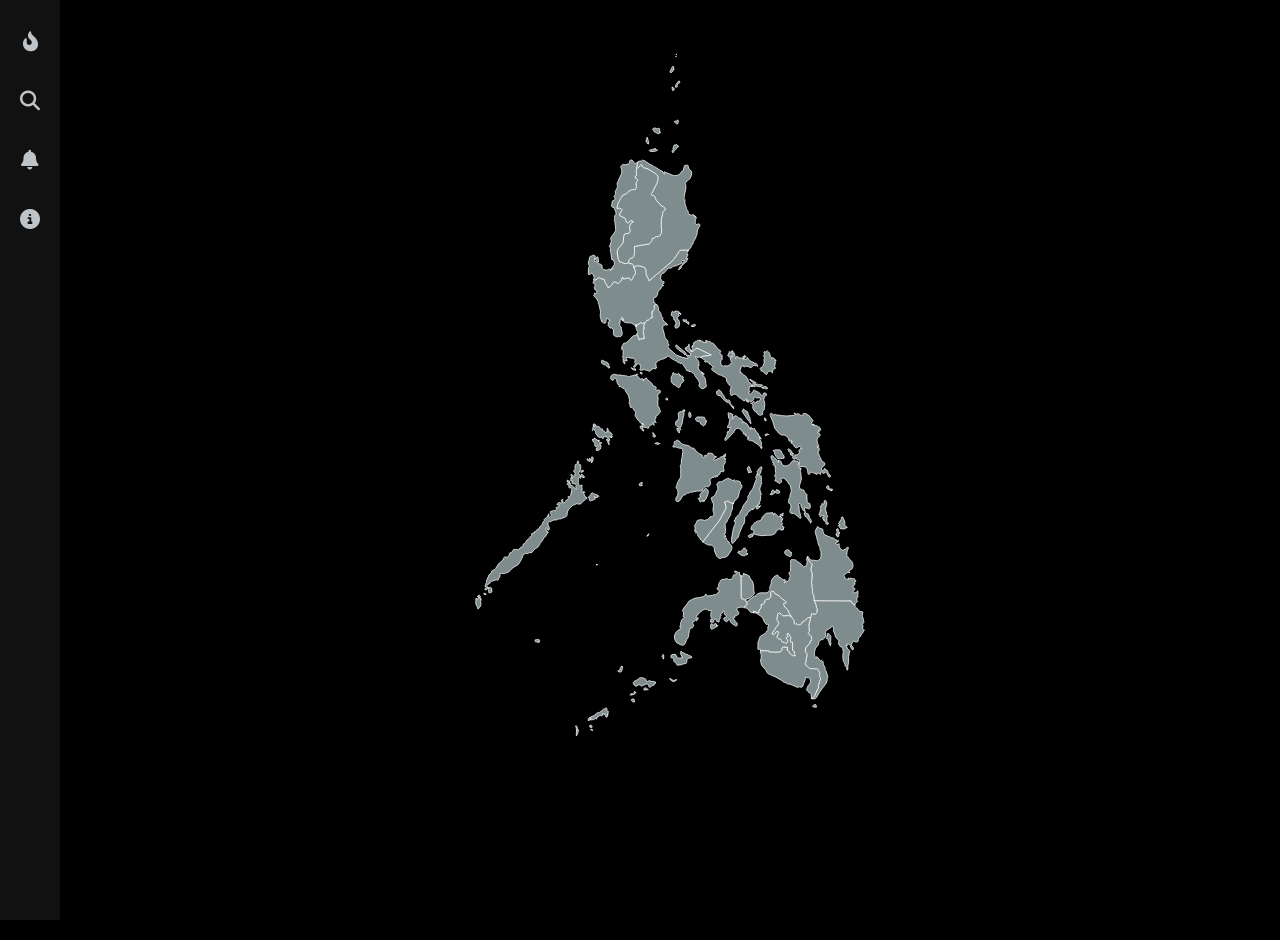
==== commit 18ac5d82: "Update try.html" ====
--- a/try.html
+++ b/try.html
@@ -65,8 +65,8 @@
         </div>
 
     </div>
-
-  <!-- Shared parent container -->
+	
+<!-- Shared parent container -->
   <div class="map-wrapper">
 	  
     <!-- Your SVG Map -->
--- a/try.css
+++ b/try.css
@@ -1,40 +1,189 @@
 body {
-  margin: 0;
-  padding: 0;
-  min-height: 100vh;
-  background-color: #000;
-  font-family: Arial, sans-serif;
-  color: #ffffff;
-  display: flex;
-  overflow-x: hidden;
+    margin: 0;
+    padding: 0;
+    min-height: 100vh;
+    background-color: #000;
+    font-family: Arial, sans-serif;
+    color: #ffffff;
+    display: flex;
+    overflow-x: hidden;
 }
 
 /* Background Video */
 .bg-video {
-  position: fixed;
-  top: 0;
-  left: 0;
-  width: 100vw;
-  height: 100vh;
-  object-fit: cover;
-  z-index: -1;
-  pointer-events: none;
+    position: fixed;
+    top: 0;
+    left: 0;
+    width: 100vw;
+    height: 100vh;
+    object-fit: cover;
+    z-index: -1;
+    pointer-events: none;
 }
 
 /* Sidebar Wrapper */
 .sidebar-container {
-  height: 100vh;
-  display: flex;
-  z-index: 100;
-  flex-shrink: 0;
+    height: 100vh;
+    display: flex;
+    z-index: 100;
+    flex-shrink: 0;
 }
 
 /* Vertical Icon Toolbar */
 .toolbar {
-  width: 60px;
-  height: 100%;
-  background: rgba(20, 20, 20, 0.85);
-  backdrop-filter: blur(10px);
+    width: 60px;
+    height: 100%;
+    background: rgba(20, 20, 20, 0.85);
+    backdrop-filter: blur(10px);
+    display: flex;
+    flex-direction: column;
+    align-items: center;
+    padding-top: 20px;
+    gap: 15px;
+    box-shadow: 2px 0 10px rgba(0, 0, 0, 0.5);
+}
+
+.tool-btn {
+    width: 44px;
+    height: 44px;
+    border-radius: 8px;
+    border: none;
+    background: transparent;
+    color: #bdc3c7;
+    font-size: 20px;
+    cursor: pointer;
+    transition: all 0.2s ease;
+    display: flex;
+    align-items: center;
+    justify-content: center;
+}
+
+.tool-btn:hover {
+    background: rgba(255, 255, 255, 0.1);
+    color: #ffffff;
+}
+
+.tool-btn.active {
+    background: #e74c3c;
+    color: #ffffff;
+    box-shadow: 0 0 12px rgba(231, 76, 60, 0.6);
+}
+
+/* Sliding Side Panel Drawer */
+.side-panel {
+    width: 0;
+    height: 100%;
+    background: rgba(15, 15, 20, 0.92);
+    backdrop-filter: blur(12px);
+    overflow: hidden;
+    position: relative;
+    transition: width 0.4s cubic-bezier(0.25, 1, 0.5, 1);
+    box-shadow: 5px 0 15px rgba(0, 0, 0, 0.5);
+}
+
+.side-panel.open {
+    width: 300px;
+}
+
+/* Fixed Width Content Inner Wrapper */
+.panel-inner {
+    width: 300px;
+    padding: 40px 20px 20px 20px;
+    box-sizing: border-box;
+}
+
+.close-btn {
+    position: absolute;
+    top: 10px;
+    right: 15px;
+    background: none;
+    border: none;
+    color: #aaa;
+    font-size: 24px;
+    cursor: pointer;
+    z-index: 10;
+}
+
+.close-btn:hover {
+    color: #fff;
+}
+
+.panel-content {
+    display: none;
+}
+
+.panel-content.active {
+    display: block;
+}
+
+.panel-content h2 {
+    font-size: 1.2rem;
+    margin-top: 0;
+    color: #e74c3c;
+    display: flex;
+    align-items: center;
+    gap: 10px;
+}
+
+.panel-content p {
+    color: #dcdde1;
+    font-size: 0.95rem;
+    line-height: 1.5;
+}
+
+/* Map Wrapper */
+.map-wrapper {
+    flex-grow: 1;
+    display: flex;
+    justify-content: center;
+    align-items: flex-start;
+    padding: 20px;
+    min-height: 100vh;
+}
+
+svg {
+    width: 100%;
+    max-width: 750px;
+    height: auto;
+    display: block;
+}
+
+/* Base region styles (Inactive Fire Risk Mode) */
+.region {
+    fill: #7f8c8d;
+    stroke: #ffffff;
+    stroke-width: 1;
+    transition: fill 0.3s ease, opacity 0.3s ease;
+    cursor: pointer;
+}
+
+/* Inactive mode hover state */
+.region:hover {
+    fill: #bdc3c7;
+    stroke: #ffffff;
+}
+
+/* Fire Risk Profile Active State */
+svg.fire-risk-active .region {
+    fill: #e74c3c; /* Fire base color */
+}
+
+/* Active mode hover state - lighter shade of the fire profile color */
+svg.fire-risk-active .region:hover {
+    fill: #ff7675; /* Lighter flame-tinted color */
+    stroke: #ffffff;
+}
+
+/* Fire Cursor Overlay Canvas */
+#fireCanvas {
+    position: fixed;
+    top: 0;
+    left: 0;
+    width: 100vw;
+    height: 100vh;
+    pointer-events: none; /* Allows clicking underlying map and buttons */
+    z-index: 9999;
+}  backdrop-filter: blur(10px);
   display: flex;
   flex-direction: column;
   align-items: center;
@@ -170,4 +319,4 @@
   height: 100vh;
   pointer-events: none; /* Allows clicking underlying map and buttons */
   z-index: 9999;
-}+}
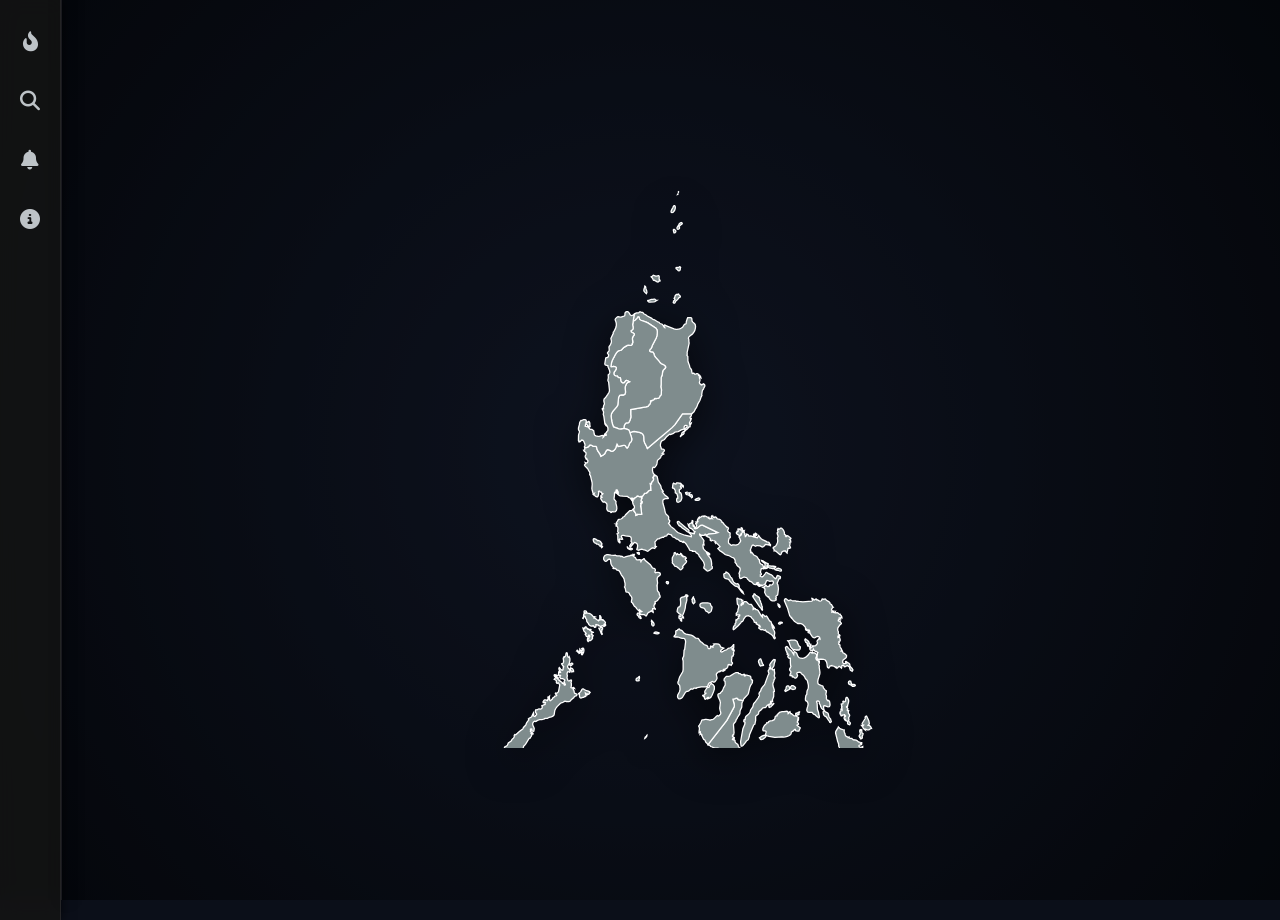
==== commit 8dc1ec84: "Update try.html" ====
--- a/try.html
+++ b/try.html
@@ -1,78 +1,428 @@
 <!DOCTYPE html>
 <html lang="en">
 <head>
-    <meta charset="UTF-8">
-    <title>SVG Path Hover Popup</title>
-    <!-- Font Awesome Icons -->
-    <link rel="stylesheet" href="https://cdnjs.cloudflare.com/ajax/libs/font-awesome/6.4.0/css/all.min.css">
-    <link rel="stylesheet" href="try.css">
+  <meta charset="UTF-8">
+  <meta name="viewport" content="width=device-width, initial-scale=1.0">
+  <title>SVG Path Hover Popup & Fire Risk Dashboard</title>
+  
+  <!-- Font Awesome Icons -->
+  <link rel="stylesheet" href="https://cdnjs.cloudflare.com/ajax/libs/font-awesome/6.4.0/css/all.min.css">
+  
+  <!-- Embedded Consolidated CSS Styles -->
+  <style>
+    body {
+      margin: 0;
+      padding: 0;
+      min-height: 100vh;
+      background-color: #0b0f19;
+      color: #ffffff;
+      font-family: 'Inter', Arial, sans-serif;
+      display: flex;
+      overflow-x: hidden;
+      user-select: none;
+    }
+
+    /* Background Video / Ambient Canvas Styling */
+    .bg-video {
+      position: fixed;
+      top: 0;
+      left: 0;
+      width: 100vw;
+      height: 100vh;
+      object-fit: cover;
+      z-index: -1;
+      pointer-events: none;
+      opacity: 0.45;
+      filter: brightness(0.6) contrast(1.2);
+    }
+
+    /* Fallback animated background if video source is unavailable */
+    .bg-fallback {
+      position: fixed;
+      top: 0;
+      left: 0;
+      width: 100vw;
+      height: 100vh;
+      background: radial-gradient(circle at 50% 50%, #1a233a 0%, #080c14 100%);
+      z-index: -2;
+    }
+
+    /* Sidebar Container */
+    .sidebar-container {
+      height: 100vh;
+      display: flex;
+      z-index: 100;
+      flex-shrink: 0;
+      position: relative;
+    }
+
+    /* Vertical Icon Toolbar */
+    .toolbar {
+      width: 60px;
+      height: 100%;
+      background: rgba(20, 20, 20, 0.85);
+      backdrop-filter: blur(10px);
+      -webkit-backdrop-filter: blur(10px);
+      display: flex;
+      flex-direction: column;
+      align-items: center;
+      padding-top: 20px;
+      gap: 15px;
+      box-shadow: 2px 0 10px rgba(0, 0, 0, 0.5);
+      border-right: 1px solid rgba(255, 255, 255, 0.08);
+    }
+
+    .tool-btn {
+      width: 44px;
+      height: 44px;
+      border-radius: 8px;
+      border: none;
+      background: transparent;
+      color: #bdc3c7;
+      font-size: 20px;
+      cursor: pointer;
+      transition: all 0.2s ease;
+      display: flex;
+      align-items: center;
+      justify-content: center;
+      position: relative;
+    }
+
+    .tool-btn:hover {
+      background: rgba(255, 255, 255, 0.1);
+      color: #ffffff;
+      transform: translateY(-1px);
+    }
+
+    .tool-btn.active {
+      background: #e74c3c;
+      color: #ffffff;
+      box-shadow: 0 0 12px rgba(231, 76, 60, 0.6);
+    }
+
+    /* Tooltip text for toolbar buttons */
+    .tool-btn::after {
+      content: attr(title);
+      position: absolute;
+      left: 60px;
+      background: rgba(0, 0, 0, 0.85);
+      color: #fff;
+      padding: 5px 10px;
+      font-size: 12px;
+      border-radius: 4px;
+      white-space: nowrap;
+      pointer-events: none;
+      opacity: 0;
+      transform: translateX(-5px);
+      transition: all 0.2s ease;
+      border: 1px solid rgba(255, 255, 255, 0.1);
+      box-shadow: 0 4px 12px rgba(0,0,0,0.3);
+    }
+
+    .tool-btn:hover::after {
+      opacity: 1;
+      transform: translateX(0);
+    }
+
+    /* Sliding Side Panel Drawer */
+    .side-panel {
+      width: 0;
+      height: 100%;
+      background: rgba(15, 15, 20, 0.92);
+      backdrop-filter: blur(12px);
+      -webkit-backdrop-filter: blur(12px);
+      overflow: hidden;
+      position: relative;
+      transition: width 0.4s cubic-bezier(0.25, 1, 0.5, 1);
+      box-shadow: 5px 0 15px rgba(0, 0, 0, 0.5);
+      border-right: 1px solid rgba(255, 255, 255, 0.05);
+    }
+
+    .side-panel.open {
+      width: 320px;
+    }
+
+    /* Fixed Width Content Inner Wrapper */
+    .panel-inner {
+      width: 320px;
+      padding: 40px 24px 20px 24px;
+      box-sizing: border-box;
+      height: 100%;
+      overflow-y: auto;
+    }
+
+    .close-btn {
+      position: absolute;
+      top: 12px;
+      right: 15px;
+      background: none;
+      border: none;
+      color: #aaa;
+      font-size: 24px;
+      cursor: pointer;
+      z-index: 10;
+      transition: color 0.2s ease;
+    }
+
+    .close-btn:hover {
+      color: #fff;
+    }
+
+    .panel-content {
+      display: none;
+      animation: fadeIn 0.3s ease forwards;
+    }
+
+    .panel-content.active {
+      display: block;
+    }
+
+    @keyframes fadeIn {
+      from { opacity: 0; transform: translateY(6px); }
+      to { opacity: 1; transform: translateY(0); }
+    }
+
+    .panel-content h2 {
+      font-size: 1.25rem;
+      margin-top: 0;
+      margin-bottom: 16px;
+      color: #e74c3c;
+      display: flex;
+      align-items: center;
+      gap: 10px;
+      border-bottom: 1px solid rgba(231, 76, 60, 0.3);
+      padding-bottom: 10px;
+    }
+
+    .panel-content p {
+      color: #dcdde1;
+      font-size: 0.95rem;
+      line-height: 1.6;
+    }
+
+    .panel-stats {
+      margin-top: 20px;
+      background: rgba(255, 255, 255, 0.04);
+      border-radius: 8px;
+      padding: 15px;
+      border: 1px solid rgba(255, 255, 255, 0.06);
+    }
+
+    .stat-item {
+      display: flex;
+      justify-content: space-between;
+      margin-bottom: 10px;
+      font-size: 0.9rem;
+    }
+
+    .stat-item:last-child {
+      margin-bottom: 0;
+    }
+
+    .stat-value {
+      font-weight: bold;
+      color: #e74c3c;
+    }
+
+    /* Map Wrapper */
+    .map-wrapper {
+      flex-grow: 1;
+      display: flex;
+      justify-content: center;
+      align-items: center;
+      padding: 20px;
+      min-height: 100vh;
+      box-sizing: border-box;
+      position: relative;
+    }
+
+    svg {
+      width: 100%;
+      max-width: 850px;
+      height: auto;
+      display: block;
+      filter: drop-shadow(0px 10px 20px rgba(0, 0, 0, 0.6));
+      transition: transform 0.3s ease;
+    }
+
+    /* Base Region Colors */
+    .region {
+      fill: #7f8c8d;
+      stroke: #ffffff;
+      stroke-width: 1.5;
+      transition: fill 0.4s cubic-bezier(0.4, 0, 0.2, 1), stroke 0.3s ease, opacity 0.3s ease;
+      cursor: pointer;
+    }
+
+    /* DEFAULT HOVER STATE (When Fire Risk Mode is INACTIVE) */
+    .region:hover {
+      fill: #bdc3c7;
+      stroke: #ffffff;
+      filter: brightness(1.1);
+    }
+
+    /* FIRE RISK PROFILE ACTIVE STATE COLOR OVERRIDE
+       When SVG has class .fire-risk-active, base region fill becomes red risk color */
+    svg.fire-risk-active .region {
+      fill: #e74c3c;
+    }
+
+    /* FIRE RISK PROFILE HOVER STATE
+       Lighter shade of the fire risk profile color when hovering in Fire Risk Mode */
+    svg.fire-risk-active .region:hover {
+      fill: #ff7675 !important;
+      stroke: #ffffff;
+      filter: brightness(1.15);
+    }
+
+    /* Specific region highlight state when clicked directly */
+    .region.selected {
+      stroke: #f1c40f;
+      stroke-width: 2.5;
+    }
+
+    /* Map Tooltip Box */
+    .map-tooltip {
+      position: absolute;
+      background: rgba(10, 14, 23, 0.9);
+      border: 1px solid rgba(231, 76, 60, 0.6);
+      color: #ffffff;
+      padding: 8px 12px;
+      border-radius: 6px;
+      font-size: 12px;
+      pointer-events: none;
+      opacity: 0;
+      transition: opacity 0.2s ease, transform 0.1s ease;
+      z-index: 1000;
+      box-shadow: 0 4px 15px rgba(0, 0, 0, 0.5);
+    }
+
+    /* Fire Cursor Overlay Canvas */
+    #fireCanvas {
+      position: fixed;
+      top: 0;
+      left: 0;
+      width: 100vw;
+      height: 100vh;
+      pointer-events: none; /* Allows clicking underlying map and buttons */
+      z-index: 9999;
+    }
+  </style>
 </head>
 <body>
 
-    <!-- Fullscreen Background Video -->
-    <video class="bg-video" autoplay loop muted playsinline>
-        <source src="map-bg.mp4" type="video/mp4">
-    </video>
-
-    <!-- Sidebar Container -->
-    <div class="sidebar-container">
-
-        <!-- Vertical Toolbar Buttons -->
-        <nav class="toolbar">
-            <button class="tool-btn" data-panel="panel-fire" title="Fire Risk Profile">
-                <i class="fa-solid fa-fire-flame-curved"></i>
-            </button>
-            <button class="tool-btn" data-panel="panel-causes" title="Main Causes">
-                <i class="fa-solid fa-magnifying-glass"></i>
-            </button>
-            <button class="tool-btn" data-panel="panel-incidents" title="Prominent Incidents">
-                <i class="fa-solid fa-bell"></i>
-            </button>
-            <button class="tool-btn" data-panel="panel-goals" title="Goals">
-                <i class="fa-solid fa-circle-info"></i>
-            </button>
-        </nav>
-
-        <!-- Sliding Info Drawer Box -->
-        <div class="side-panel" id="sidePanel">
-            <button class="close-btn" id="closeBtn">&times;</button>
-
-            <div class="panel-inner">
-                <!-- Panel 1 Content -->
-                <div class="panel-content" id="panel-fire">
-                    <h2><i class="fa-solid fa-fire-flame-curved"></i> Fire Risk Profile</h2>
-                    <p>Information regarding regional fire risk assessments and statistics.</p>
-                </div>
-
-                <!-- Panel 2 Content -->
-                <div class="panel-content" id="panel-causes">
-                    <h2><i class="fa-solid fa-magnifying-glass"></i> Main Causes</h2>
-                    <p>Breakdown of key causes leading to fire incidents in identified zones.</p>
-                </div>
-
-                <!-- Panel 3 Content -->
-                <div class="panel-content" id="panel-incidents">
-                    <h2><i class="fa-solid fa-bell"></i> Prominent Incidents</h2>
-                    <p>Recent alerts, high-level warnings, and notable historical incidents.</p>
-                </div>
-
-                <!-- Panel 4 Content -->
-                <div class="panel-content" id="panel-goals">
-                    <h2><i class="fa-solid fa-circle-info"></i> Goals</h2>
-                    <p>Prevention goals, response objectives, and safety initiatives.</p>
-                </div>
-            </div>
+  <!-- Ambient Fallback Background -->
+  <div class="bg-fallback"></div>
+
+  <!-- Fullscreen Background Video -->
+  <video class="bg-video" autoplay loop muted playsinline poster="data:image/svg+xml;utf8,<svg xmlns='http://www.w3.org/2000/svg' width='100' height='100'><rect width='100' height='100' fill='%230b0f19'/></svg>">
+    <source src="map-bg.mp4" type="video/mp4">
+  </video>
+
+  <!-- Sidebar Container -->
+  <div class="sidebar-container">
+    
+    <!-- Vertical Toolbar Buttons -->
+    <nav class="toolbar">
+      <button class="tool-btn" data-panel="panel-fire" title="Fire Risk Profile">
+        <i class="fa-solid fa-fire-flame-curved"></i>
+      </button>
+      <button class="tool-btn" data-panel="panel-causes" title="Main Causes">
+        <i class="fa-solid fa-magnifying-glass"></i>
+      </button>
+      <button class="tool-btn" data-panel="panel-incidents" title="Prominent Incidents">
+        <i class="fa-solid fa-bell"></i>
+      </button>
+      <button class="tool-btn" data-panel="panel-goals" title="Goals">
+        <i class="fa-solid fa-circle-info"></i>
+      </button>
+    </nav>
+
+    <!-- Sliding Info Drawer Box -->
+    <div class="side-panel" id="sidePanel">
+      <button class="close-btn" id="closeBtn" title="Close Panel">&times;</button>
+      
+      <div class="panel-inner">
+        <!-- Panel 1 Content -->
+        <div class="panel-content" id="panel-fire">
+          <h2><i class="fa-solid fa-fire-flame-curved"></i> Fire Risk Profile</h2>
+          <p>Information regarding regional fire risk assessments, vegetation dryness indices, and live threat level maps.</p>
+          <div class="panel-stats">
+            <div class="stat-item">
+              <span>Overall Threat Level:</span>
+              <span class="stat-value">High / Critical</span>
+            </div>
+            <div class="stat-item">
+              <span>Active Zones:</span>
+              <span class="stat-value">14 Sectors</span>
+            </div>
+            <div class="stat-item">
+              <span>Avg Humidity:</span>
+              <span class="stat-value">22%</span>
+            </div>
+          </div>
         </div>
 
+        <!-- Panel 2 Content -->
+        <div class="panel-content" id="panel-causes">
+          <h2><i class="fa-solid fa-magnifying-glass"></i> Main Causes</h2>
+          <p>Breakdown of key causes leading to fire incidents in identified risk zones, including lightning strikes and agricultural burn-offs.</p>
+          <div class="panel-stats">
+            <div class="stat-item">
+              <span>Unattended Debris:</span>
+              <span class="stat-value">42%</span>
+            </div>
+            <div class="stat-item">
+              <span>Equipment Sparks:</span>
+              <span class="stat-value">28%</span>
+            </div>
+            <div class="stat-item">
+              <span>Lightning:</span>
+              <span class="stat-value">18%</span>
+            </div>
+          </div>
+        </div>
+
+        <!-- Panel 3 Content -->
+        <div class="panel-content" id="panel-incidents">
+          <h2><i class="fa-solid fa-bell"></i> Prominent Incidents</h2>
+          <p>Recent alerts, high-level warnings, and notable historical fire incidents recorded across all monitored sectors.</p>
+          <div class="panel-stats">
+            <div class="stat-item">
+              <span>Northern Sector:</span>
+              <span class="stat-value">Containment 85%</span>
+            </div>
+            <div class="stat-item">
+              <span>Eastern Ridge:</span>
+              <span class="stat-value">Alert Level 3</span>
+            </div>
+          </div>
+        </div>
+
+        <!-- Panel 4 Content -->
+        <div class="panel-content" id="panel-goals">
+          <h2><i class="fa-solid fa-circle-info"></i> Goals</h2>
+          <p>Prevention goals, rapid response objectives, and safety initiatives planned for the upcoming high-dryness season.</p>
+          <div class="panel-stats">
+            <div class="stat-item">
+              <span>Target Response Time:</span>
+              <span class="stat-value">&lt; 12 Mins</span>
+            </div>
+            <div class="stat-item">
+              <span>Community Awareness:</span>
+              <span class="stat-value">94% Target</span>
+            </div>
+          </div>
+        </div>
+      </div>
     </div>
+  </div>
 	
-<!-- Shared parent container -->
+  <!-- Shared parent container for SVG Map -->
   <div class="map-wrapper">
-	  
-    <!-- Your SVG Map -->
-    <svg viewBox="0 0 1000 1000">
-      <svg baseprofile="tiny" stroke-linecap="round" stroke-linejoin="round" version="1.2" viewbox="0 0 1000 1000" xmlns="http://www.w3.org/2000/svg" valign="center">
- <g id="features">
+    <!-- SVG Regional Map -->
+    <svg viewBox="0 0 1000 700" id="svgMap">
+      <g id="features">
   <path class="region" d="M713.9 833.9l-0.4-0.2-0.8-1-0.4-1.1-0.4-2.3-0.7-1.4-0.2-0.5-0.2-2-0.3-0.2-0.5-0.1-1-0.4-0.4-0.1-0.2-0.2-0.1-0.6 0.1-0.6 0.2-0.6 0.3-0.5 0.3-0.2 0.4-0.6 0.3-2.7 0.3-0.8 0.5-0.2 0.4 0.2 0.3 0.3 0.2 0.5 0.9 0.8 0.9 0.7 0.8 0.8 0.3 1.2-0.3 6.9 0.1 1.2 0.4 0.8 0.1 0.5-0.2 0.5-0.3 0.7-0.4 1.2z m-25.2 70.7l0.3-0.2 1.9-1 0.8-0.6 0.1 0 0.7-0.9 4.6-10.6 0.2-0.2 0.4 0 0.3-0.1 0-0.4-0.1-0.5-0.1-2.8 0.1-0.5 1.7-5.2 0-1 0.3-0.2 0.2-0.3 0.2-0.3 0.1-0.4 0.3-1.5 0-0.7-0.2-0.5-0.3-0.4-0.4-0.5-0.4-0.6 0-0.4 0-0.6-0.1-1.1 0-0.6 0.1-0.7 0.3-0.7 0-0.6-1.2-1.9-1.3-2.5-1-0.9-0.5-0.1-0.6 0-0.5 0.1-1 0.5-0.4-0.3-0.5-0.3-1.2 0.1-2.5-0.4-1.4 0.2-0.5-0.1-0.7-0.2-0.8-0.5-1.8-1.8-0.7-0.5-1.3-0.7-0.5-0.3 0-1.1 0-0.3-0.3-0.2-0.5-0.2-0.4-0.1-0.2-0.1-0.1-0.2 0-0.4 0.2-0.4 0.4-0.3 0.4-0.5 0.3-1.3 0.2-2.8 0.5-1.2 0.9-5.4-0.1-0.8-0.4-0.9-1.3-1.5-0.3-0.7-0.3-2.5 0.9-3.4 5.5-6 0-2.5 0.2-0.2 0.3-0.2 1.3-0.4 0.3-0.2 0.1 0 0.3-0.4-0.1-0.2-0.2-0.2-0.2-0.7-0.2-3.1-0.3-0.9-0.7-0.7-1.9-1.1-0.7-0.7-0.7-0.8 0.1-0.3 0.6-1.4 0.6-0.9 0.2-0.4 0.1-1-0.4-2.4-0.1-1.9-0.3-1.4 0-0.8 0.4-2.8 1.7-5.7 0.1-0.7-0.2-0.6-0.5-0.6 0.1-0.5 0.4 0 0.4-0.2 0.2-0.3 0.2-0.4 0.2-1.2 0.4-1 0.3-1-0.1-1.3 0.7 0.3 0.5-0.1 0.6-0.1 0.6 0 0.6 0.1 1.5 0.4 0.7 0.1 1.1-0.8 0.7-1.5 0.4-1.7 0.1-2.1 0-0.7-0.2-0.7-0.7-1.8-0.2-0.8-0.3-1.8-0.4-1.6-1.9-4.4 0-0.1 16.1 0.1 27.2 0.1 5.8 0 0.5 1.5 0.7 1.5 1.2 1.1 1.5 0.7 1.1 0.4-0.1 0.7 0.5 1.5 0.8 1.4 1 0.9 1.6 1 0.2 0.3 0.2 0.6 1.3 1.8 1.3 0.8 2.7 0.3 1.2 0.4-0.4 1.2-0.2 1.2-0.2 2.6 0.3 1.3 1 2.7 0.4 2.5 0.4 1.2 0 1.1-0.6 1.1-0.6 0.4-0.6 0.2-0.4 0.4-0.2 0.8 0.2 0.2 1.2 0.9-0.4 1.3-0.1 2.5-0.6 1 0.5 0.3 1.7 1 0.4 0-0.3 1.1-1.3 1.6-0.2 1-0.2 0.4-0.4 0.2-0.5 0.1-0.4 0.2-0.3 0.5-1.1 2.9-0.3 0.6-1.8 1.6-0.8 1.2-0.4 1.5-0.1 1.9-0.8 1.1-1.8 0.2-2.1-0.4-1.6-0.7-1.3 1.2-0.8 1.6-0.3 1.6-0.1 1.4 0.3 0.6 1.4 1.2 0.5 0.5 0.2 0.9 0.1 1.1-0.1 1-0.4 0.4-1.6-0.6-1-1.5-1.2-3.5-1.4-1.5-1.6-0.8-1.1 0.4 0 2.3-0.3 0-0.2-0.3-0.6-0.8-0.2 1.1 0.6 1.2 0.7 1.1 0.8 1.9 1 0.9 1 0.7 0.6 0.5 0.1 1.2-0.7 2.2-0.8 4.7-0.1 8-0.9 4.2-0.2 4.9-0.4 0.9-0.7-0.2-0.2-0.8-0.3-2.7-0.1-0.6-1.8-1.3-0.2-0.5-0.1-0.6 0.1-0.7 0-0.6-1.3-2.5-0.7-0.9-0.3-1.1-0.7-6.7 0.1-1.3 0.7-3.4-0.1-1.1-0.5-2-0.2-1.1 0-1.5-0.2-0.6-0.6-0.3-1.4-0.4-1-0.6-2.1-2.9-0.3-1 0.4-2.5 0.1-1.1-0.6-1.2-1.1-1.1-2.2-2-0.6-0.9-0.3-0.8-0.3-2.2-2.2-5.2 0-2.2 0.1-1.2 0-1.1-0.4-0.7-0.8-0.2-0.3-0.1-0.9 0.2-3.3 2.4-3.1 1.8-0.6 0.5-0.5 0.4-0.6 1.1-0.1 1.2 0.2 3.5 0 1.1-0.2 0.5-0.5 0.7-0.1 0.5-0.2 0.5-2 1.9-1.5 0.8-1.8 0.4-1.7 0.9-1.2 1.9-0.1 2.4-0.2 1.2-0.6 0.5-2.4 2.9-1.2 2.1-0.8 2.3-0.4 2.5-0.2 2.6 0.2 0.9 0.7 2.1 0.2 1.1 0.4 0.5 0.9 0.4 0.7-0.4-0.1-1.5 1.7 1.2 2.3 3 1.4 1.4 1.1-0.6 1 0.4 0.9 0.9 0.4 1 0 2.1 0.2 0.8 1.6 3.3 0.6 0.8 0.2 0.4 0 0.6-0.1 1.2 0.1 0.6 0.2 0.4 0.5 0.7 2.6 7 0.2 0.9 0 1.2-0.2 1.1-0.6 1-0.2 0.6 0.4 1.1-0.2 0.5-0.2 0.5-0.4 1.6-0.9 2.2-3.9 4.8-5.2 7.3-3.3 5.9-0.8 1-1 0.9-0.8 0.4-0.9 0.1-2.6-0.2-0.8-0.2-0.1-0.2z m6 11.6l-0.3 0-0.7-0.2-1 0.1-0.9 0.2-0.7-0.3-0.4-0.5-0.5-0.3 0-0.3 0.4-0.4 0.9-1.2 1-0.5 1.5 0 0.7 0.3 0.2 0.3 0.2 0.7-0.1 1.6-0.3 0.5z" id="davao" name="Davao">
   </path>
   <path class="region" d="M746.5 779.6l-1.1-0.4-1.5-0.7-1.2-1.1-0.7-1.5-0.5-1.5-5.8 0-27.2-0.1-16.1-0.1-0.5-1.5-0.3-5.3-0.4-1.2-1.3-2.3-0.2-1.3 0.1-1.1 0.2-0.9 0.1-0.9-0.3-1.1-0.7-2-0.1-1.9 0.1-1.9-0.5-2.6 0.9-8-0.2-4.7-1.3-3.4-0.1-2.4 1.7-5.6-2.5-3.2-2.3-2.3-0.2-1.2-0.4-0.5-0.4-0.3-0.4-0.4-0.1-0.6 0-1.3 0-0.6-0.1-0.2 0.3-0.3 0.5-0.1 0.5 0.5 0.6 1.3 1.6 2.2 1.1 0.8 1.2 0.3 3.5 0.2 2.3 0.5 1.1 0.1 1.2-0.3 2.9-1.6 0.5-0.6 0.4-1.2 0.4-1.9 0-5.8-0.1-0.9-0.3-0.6-0.4-0.5-0.3-0.7 0-0.5 0.1-0.9-0.1-0.5-0.1-0.5-0.5-1.1-0.3-1.4-1.1-1.7-0.3-1.6-0.3-0.4-0.2-0.3-0.1-0.3 0-1.6-0.1-0.3-0.1-0.8-1.2-3.1-0.1-0.5-0.2-1.1-1.9-7.4-0.1-1 0.2-1 0.3-0.8 2.6-4.4 0.2-0.5 0.7 0.8 0.9 0.8 1 0.7 1.8 0.5 1.5 0.8 1.1 0.1-0.3 1.3 0.5 1.6 0.6 1.5 0.3 1.4 0.5 1 1.3 1 1.5 0.6 1.1-0.2-0.1 0.2 0 0.2-0.1 0.2-0.2 0.2 0.7 0 0.4 0.2 0.4 0.5 0.5 0.1 1.2-0.1 0.5 0 1 1.2 0.5 0.3 0.5 0.2 3.1 0.4 1 0.6 1.8 1.6 0.5 0.2 0.7 0 0.6 0.1 0.2 0.4 0.1 0.5 0.5 0.7 0.2 0.5 0.5-1 0.2-0.5 0.3 0 0 0.9 0 0.6-0.2 0.3-0.5 0.5-0.6 0.2-1.5 0.4-0.4 0.5-0.1 0.7 0.3 0.5 0.6 0.4 0.6 0.2 0.9 0.2 0.6-0.2 1.5-0.7-0.1 2.2 0.2 1.8 0.8 1.7 2.5 2.6 0.4 0.2 0.6 0.1 0.7-0.1 1.1-0.5 1.8-0.6 1.9-1.9 1.1-0.6 1.1 0.1 0.2 0.8-0.2 1-1.1 1.8-0.3 1.3-0.4 2.4 0 1.8-0.4 2.5 0.2 0.6 0.6 0.2 0.7 0.1 0.5 0.2 0.4 0.4 0.5 1.4 0.4 0.6 3.9 3.9 0.5 1.1 0.1 0.7 0.6 2.1-0.2 0.8 0 0.5 0.7 0.4-0.1 0.4-0.3 0.4-0.1 0.1-0.4 1.3-0.6 1.3-0.9 1.1-1.2 0.4-2 1.4-0.3 0.1 0 0.8 0.4 0.4 1 0.7 0 0.3-0.2 0.1 0 0.1-0.1 0.2-0.7-0.3-0.6-0.1-1.1 0-0.7 0.2-1.3 1.1-1.9 0.8-1 1.3-0.5 1.2 1.1 1.2 0.9 2.4 0.6 0.7 0.5 0.1 1.7-0.1 1.1 0.4 0.5 0 0.6-0.4-1.1-0.7-0.3-0.4 0.3-0.4 0.6 0.1 0.7 0.3 0.7 0.1 0.6-0.5 1.2 0.6 3.5 0.6 0-0.1 0.2-0.2 0.2-0.1 0.3 0 0 0.1 0.2 0.5 0.4 0.7 1.1 0.8 0.2 0.5-0.4 0.8 0.3 0.1 0.2 0.3 0.3 0.3-1.5-0.1-0.5 0.2-0.3 0.4-0.1 1.3 0.1 0.3 0.8-0.3 0.2 0.9-0.4 1.1-1.3 1.7-0.2 0.1-0.6 0.4-0.5 0.4 0.4 0.2 0.2 0.3 0.7 1.4 0.5 0.4 0.8 0.2 0.4 0.5-0.6 1.3-1.7 2-0.3 0.9 0.4 1 0.8 0.5 0.8-0.2 0.9-0.5 1.6-0.6 1.9-1.6 0.2 0.6-0.3 4.6-0.2 0.8 0.1 0.8 0.6 1.1-1.3 0.7-0.6 2 0.2 2.1 1 1.4-1 1-2.1 1.5-0.6 1.2 0 0.7z m-20.7-95.3l-1 2.1 0.3 0.6 0 0.9-0.3 0.8-0.5 0.3-0.9 0.2-0.3 0 0.3-0.9-0.4-0.3-0.6-0.1-0.5 0 0-0.4 0.5 0 0.2 0 0-0.4-1.1-0.7 0 0.4-0.1-0.5 0-0.6 0.5-1.2 0.2-0.3 0.2-0.2 0.2-0.1 0.1-0.5 0-0.5 0-0.6 0-0.4-0.5-0.8-0.1-1.3 0.4-1.2 1-0.4 0.3 0.3 0.1 0.3-0.1 0.5 0.5-0.2 0.2-0.2 0.1 0.9 0 1.3 0.1 1.1 0.8 0.5 0.6 0.4-0.2 1.2z m9.8-7.9l-0.1 0.7-1.3 0.5-0.9 0.7-0.4 0.3-0.6 0.1-1.4-0.1-2.1-0.8-0.7 0 0.4 1.1-0.8-0.6-0.8-0.9-1.3-1.8 0-0.3 0.1-0.2 0-0.3-0.1-0.3-0.3-0.2-0.5 0-0.4-0.1-0.3-0.5 0.7 0.1 0.7-0.1 0.7-0.2 0.5-0.6-0.6-0.2-0.8-0.5-0.5-0.5 0.2-0.8 3.3-5.3 0.2-0.5 0-0.5-0.1-0.5-0.1-0.5 0.4-0.5 1-0.8 0.5 0.2 2.5 5.5 0.6 2.9 0 0.6-0.3 0.6-0.8 0.7-0.4 0.5 1.1 0.2 0.7 0.2 0.5 0.5 0.7 0.7 0.4 0.6 0.4 0.9z m-25-4.4l-0.8 0.4-1.1-0.2-0.8-0.6-0.2-0.8 0.1-0.9-0.2-1-0.5-0.5-1.5-0.4-0.6-0.6 0.5 0 0.2 0-0.4-0.3-0.2-0.3 0-0.3 0.3-0.3 0-0.3-1.3 0-0.5-0.9 0.1-1.3 0.6-1.2 0.2 0.5 0.4 0.2 0.3-0.2 0.2-0.7-0.2-0.2-0.7-0.9-0.2-0.5-0.4 0-0.3 0.6-0.3 0.1-0.5-0.2-0.5-0.2-0.4 0.3-0.4 0.5-0.5 0.4-0.8 0-0.4-0.6 0-0.8-0.1-0.6-0.8-0.3-0.1-0.3 0.1-1.4-0.1-0.5 0.8-0.4 0.4-1 0.1-1.1-0.2-0.9 0.4-0.2 0.4 0 0.3 0.2 0.3 0.4-0.1-0.9-0.4-0.7-0.1-0.7 0.6-0.7-0.2-0.1-0.1-0.2-0.1-0.2-0.3-0.3 0.2-0.8-0.4-1-0.1-0.8 1.2-0.3 0.7-0.1 0.2-0.4 0-1.2-0.1-0.4-0.2-0.3 0-0.2 0.3-0.5 0.3-0.1 0.4 0 0.3 0.1 0.3 0.6 0.5 0.2 0.4-0.1 0.4-0.2 0.3-0.6 0.1-2.1 0.4-1.3 0.2-0.6 0.5-0.3 0.6-0.1 0.4 0.3 0.8 1.3 0.7 1.8 0 1.9-1.1 3.7-0.1 1.4-0.2 0.5-0.2-0.1-0.5-0.1-0.4 0.2 0 0.7 0.4 0.5 0.8 0.6 0.4 0.8-0.5 0.8 0.3 0.4-0.6 0.3 0.2 0.6 0.6 0.3 0.9-0.1-0.4 1.5 0 0.9 0.3 0.8 0.8 1 0.4 0.7 0.1 0.7-0.2 0.7-0.4 0.8-0.4 0.8-0.3 0.3 0.1 0.4 0.4 2.2-0.6 0.8 0.5 0.9 0.9 0.9 0.7 0.8 0.1 0.9-0.4 0.7z" id="caraga" name="Caraga">
@@ -109,13 +459,11 @@
   </path>
  </g>
     </svg>
-
+    <div class="map-tooltip" id="mapTooltip">Sector Name</div>
   </div>
 
-<!-- Fire Cursor Canvas Layer -->
+  <!-- Fire Cursor Canvas Layer -->
   <canvas id="fireCanvas"></canvas>
-
-  <script src="try.js"></script>
 
 </body>
 </html>
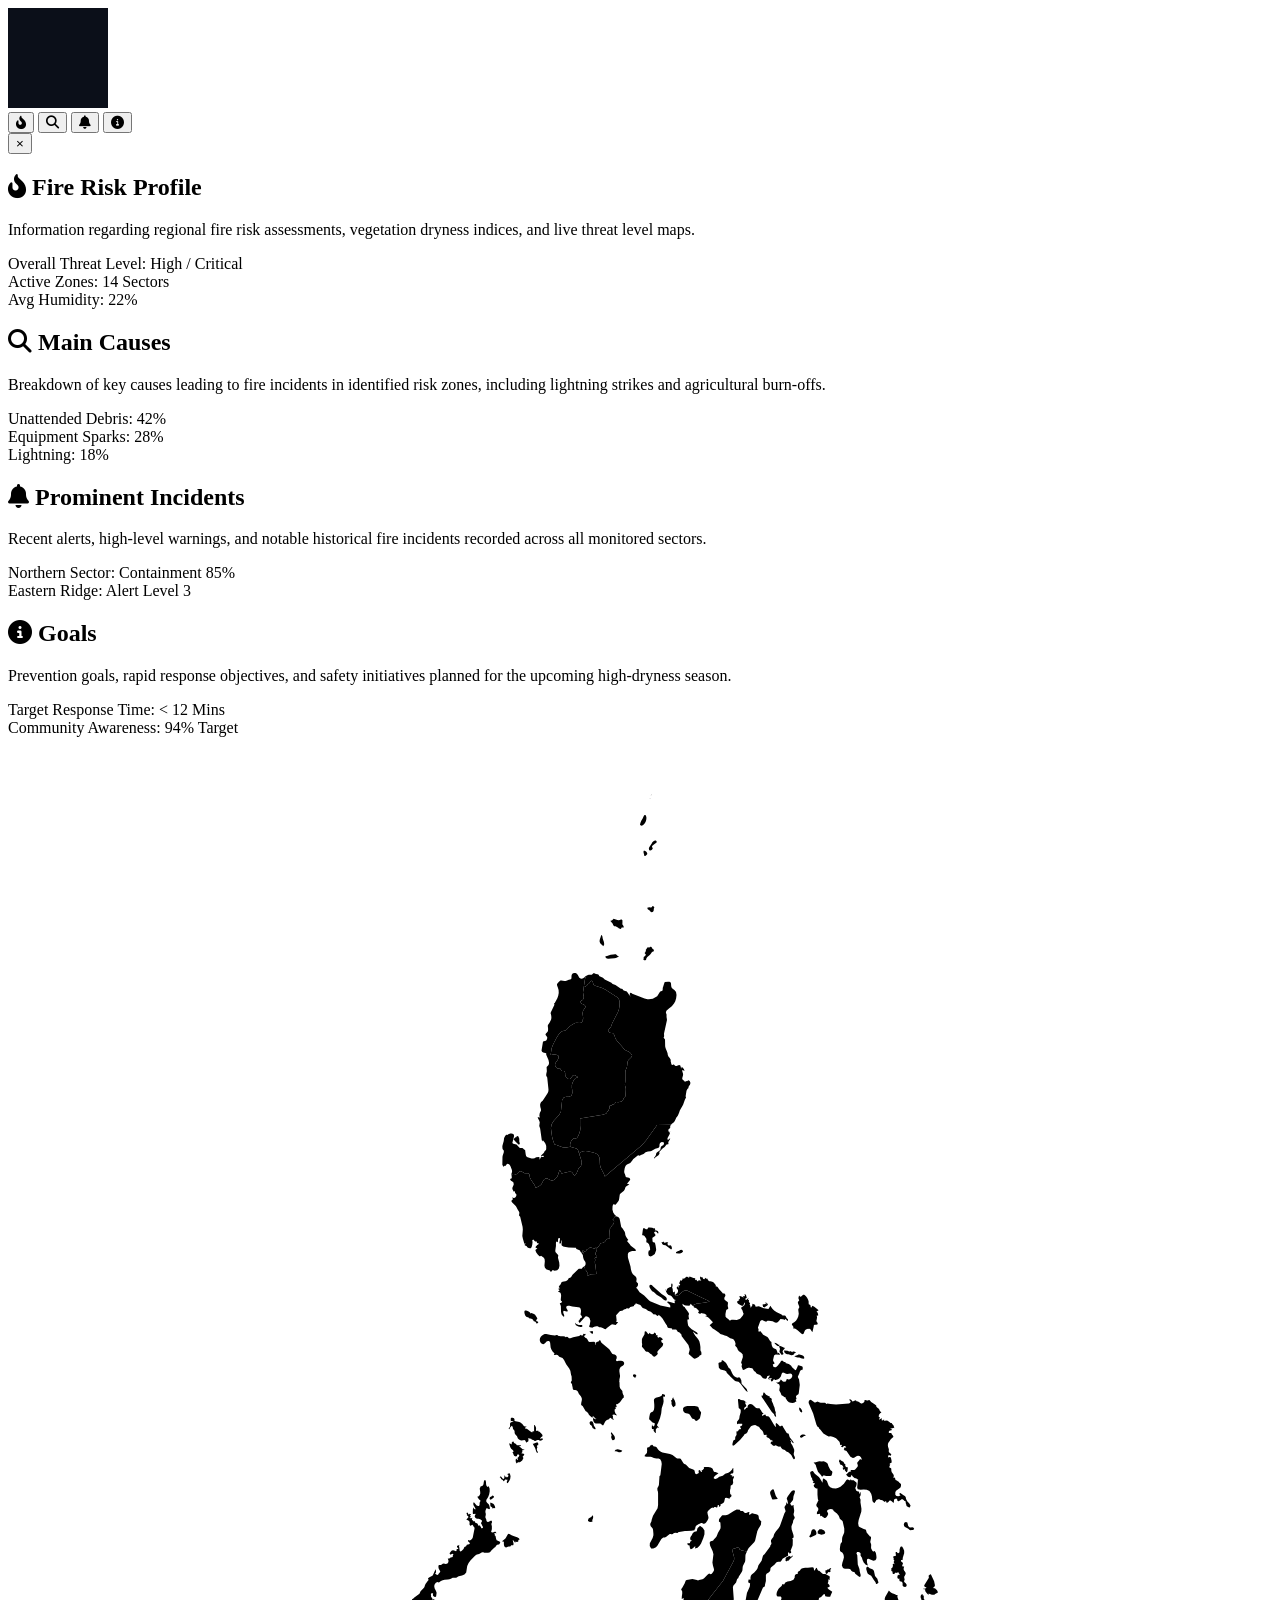
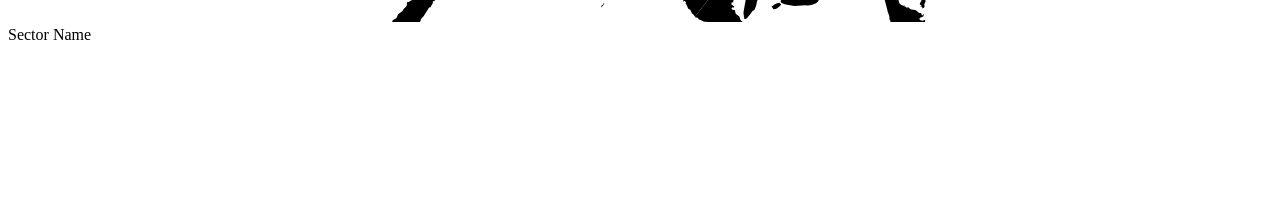
==== commit b9c2599a: "Update try.html" ====
--- a/try.html
+++ b/try.html
@@ -7,307 +7,7 @@
   
   <!-- Font Awesome Icons -->
   <link rel="stylesheet" href="https://cdnjs.cloudflare.com/ajax/libs/font-awesome/6.4.0/css/all.min.css">
-  
-  <!-- Embedded Consolidated CSS Styles -->
-  <style>
-    body {
-      margin: 0;
-      padding: 0;
-      min-height: 100vh;
-      background-color: #0b0f19;
-      color: #ffffff;
-      font-family: 'Inter', Arial, sans-serif;
-      display: flex;
-      overflow-x: hidden;
-      user-select: none;
-    }
-
-    /* Background Video / Ambient Canvas Styling */
-    .bg-video {
-      position: fixed;
-      top: 0;
-      left: 0;
-      width: 100vw;
-      height: 100vh;
-      object-fit: cover;
-      z-index: -1;
-      pointer-events: none;
-      opacity: 0.45;
-      filter: brightness(0.6) contrast(1.2);
-    }
-
-    /* Fallback animated background if video source is unavailable */
-    .bg-fallback {
-      position: fixed;
-      top: 0;
-      left: 0;
-      width: 100vw;
-      height: 100vh;
-      background: radial-gradient(circle at 50% 50%, #1a233a 0%, #080c14 100%);
-      z-index: -2;
-    }
-
-    /* Sidebar Container */
-    .sidebar-container {
-      height: 100vh;
-      display: flex;
-      z-index: 100;
-      flex-shrink: 0;
-      position: relative;
-    }
-
-    /* Vertical Icon Toolbar */
-    .toolbar {
-      width: 60px;
-      height: 100%;
-      background: rgba(20, 20, 20, 0.85);
-      backdrop-filter: blur(10px);
-      -webkit-backdrop-filter: blur(10px);
-      display: flex;
-      flex-direction: column;
-      align-items: center;
-      padding-top: 20px;
-      gap: 15px;
-      box-shadow: 2px 0 10px rgba(0, 0, 0, 0.5);
-      border-right: 1px solid rgba(255, 255, 255, 0.08);
-    }
-
-    .tool-btn {
-      width: 44px;
-      height: 44px;
-      border-radius: 8px;
-      border: none;
-      background: transparent;
-      color: #bdc3c7;
-      font-size: 20px;
-      cursor: pointer;
-      transition: all 0.2s ease;
-      display: flex;
-      align-items: center;
-      justify-content: center;
-      position: relative;
-    }
-
-    .tool-btn:hover {
-      background: rgba(255, 255, 255, 0.1);
-      color: #ffffff;
-      transform: translateY(-1px);
-    }
-
-    .tool-btn.active {
-      background: #e74c3c;
-      color: #ffffff;
-      box-shadow: 0 0 12px rgba(231, 76, 60, 0.6);
-    }
-
-    /* Tooltip text for toolbar buttons */
-    .tool-btn::after {
-      content: attr(title);
-      position: absolute;
-      left: 60px;
-      background: rgba(0, 0, 0, 0.85);
-      color: #fff;
-      padding: 5px 10px;
-      font-size: 12px;
-      border-radius: 4px;
-      white-space: nowrap;
-      pointer-events: none;
-      opacity: 0;
-      transform: translateX(-5px);
-      transition: all 0.2s ease;
-      border: 1px solid rgba(255, 255, 255, 0.1);
-      box-shadow: 0 4px 12px rgba(0,0,0,0.3);
-    }
-
-    .tool-btn:hover::after {
-      opacity: 1;
-      transform: translateX(0);
-    }
-
-    /* Sliding Side Panel Drawer */
-    .side-panel {
-      width: 0;
-      height: 100%;
-      background: rgba(15, 15, 20, 0.92);
-      backdrop-filter: blur(12px);
-      -webkit-backdrop-filter: blur(12px);
-      overflow: hidden;
-      position: relative;
-      transition: width 0.4s cubic-bezier(0.25, 1, 0.5, 1);
-      box-shadow: 5px 0 15px rgba(0, 0, 0, 0.5);
-      border-right: 1px solid rgba(255, 255, 255, 0.05);
-    }
-
-    .side-panel.open {
-      width: 320px;
-    }
-
-    /* Fixed Width Content Inner Wrapper */
-    .panel-inner {
-      width: 320px;
-      padding: 40px 24px 20px 24px;
-      box-sizing: border-box;
-      height: 100%;
-      overflow-y: auto;
-    }
-
-    .close-btn {
-      position: absolute;
-      top: 12px;
-      right: 15px;
-      background: none;
-      border: none;
-      color: #aaa;
-      font-size: 24px;
-      cursor: pointer;
-      z-index: 10;
-      transition: color 0.2s ease;
-    }
-
-    .close-btn:hover {
-      color: #fff;
-    }
-
-    .panel-content {
-      display: none;
-      animation: fadeIn 0.3s ease forwards;
-    }
-
-    .panel-content.active {
-      display: block;
-    }
-
-    @keyframes fadeIn {
-      from { opacity: 0; transform: translateY(6px); }
-      to { opacity: 1; transform: translateY(0); }
-    }
-
-    .panel-content h2 {
-      font-size: 1.25rem;
-      margin-top: 0;
-      margin-bottom: 16px;
-      color: #e74c3c;
-      display: flex;
-      align-items: center;
-      gap: 10px;
-      border-bottom: 1px solid rgba(231, 76, 60, 0.3);
-      padding-bottom: 10px;
-    }
-
-    .panel-content p {
-      color: #dcdde1;
-      font-size: 0.95rem;
-      line-height: 1.6;
-    }
-
-    .panel-stats {
-      margin-top: 20px;
-      background: rgba(255, 255, 255, 0.04);
-      border-radius: 8px;
-      padding: 15px;
-      border: 1px solid rgba(255, 255, 255, 0.06);
-    }
-
-    .stat-item {
-      display: flex;
-      justify-content: space-between;
-      margin-bottom: 10px;
-      font-size: 0.9rem;
-    }
-
-    .stat-item:last-child {
-      margin-bottom: 0;
-    }
-
-    .stat-value {
-      font-weight: bold;
-      color: #e74c3c;
-    }
-
-    /* Map Wrapper */
-    .map-wrapper {
-      flex-grow: 1;
-      display: flex;
-      justify-content: center;
-      align-items: center;
-      padding: 20px;
-      min-height: 100vh;
-      box-sizing: border-box;
-      position: relative;
-    }
-
-    svg {
-      width: 100%;
-      max-width: 850px;
-      height: auto;
-      display: block;
-      filter: drop-shadow(0px 10px 20px rgba(0, 0, 0, 0.6));
-      transition: transform 0.3s ease;
-    }
-
-    /* Base Region Colors */
-    .region {
-      fill: #7f8c8d;
-      stroke: #ffffff;
-      stroke-width: 1.5;
-      transition: fill 0.4s cubic-bezier(0.4, 0, 0.2, 1), stroke 0.3s ease, opacity 0.3s ease;
-      cursor: pointer;
-    }
-
-    /* DEFAULT HOVER STATE (When Fire Risk Mode is INACTIVE) */
-    .region:hover {
-      fill: #bdc3c7;
-      stroke: #ffffff;
-      filter: brightness(1.1);
-    }
-
-    /* FIRE RISK PROFILE ACTIVE STATE COLOR OVERRIDE
-       When SVG has class .fire-risk-active, base region fill becomes red risk color */
-    svg.fire-risk-active .region {
-      fill: #e74c3c;
-    }
-
-    /* FIRE RISK PROFILE HOVER STATE
-       Lighter shade of the fire risk profile color when hovering in Fire Risk Mode */
-    svg.fire-risk-active .region:hover {
-      fill: #ff7675 !important;
-      stroke: #ffffff;
-      filter: brightness(1.15);
-    }
-
-    /* Specific region highlight state when clicked directly */
-    .region.selected {
-      stroke: #f1c40f;
-      stroke-width: 2.5;
-    }
-
-    /* Map Tooltip Box */
-    .map-tooltip {
-      position: absolute;
-      background: rgba(10, 14, 23, 0.9);
-      border: 1px solid rgba(231, 76, 60, 0.6);
-      color: #ffffff;
-      padding: 8px 12px;
-      border-radius: 6px;
-      font-size: 12px;
-      pointer-events: none;
-      opacity: 0;
-      transition: opacity 0.2s ease, transform 0.1s ease;
-      z-index: 1000;
-      box-shadow: 0 4px 15px rgba(0, 0, 0, 0.5);
-    }
-
-    /* Fire Cursor Overlay Canvas */
-    #fireCanvas {
-      position: fixed;
-      top: 0;
-      left: 0;
-      width: 100vw;
-      height: 100vh;
-      pointer-events: none; /* Allows clicking underlying map and buttons */
-      z-index: 9999;
-    }
-  </style>
+  <link rel="stylesheet" href="style.css">
 </head>
 <body>
 
@@ -417,7 +117,7 @@
       </div>
     </div>
   </div>
-	
+
   <!-- Shared parent container for SVG Map -->
   <div class="map-wrapper">
     <!-- SVG Regional Map -->
@@ -465,5 +165,6 @@
   <!-- Fire Cursor Canvas Layer -->
   <canvas id="fireCanvas"></canvas>
 
+  <script src="script.js"></script>
 </body>
 </html>
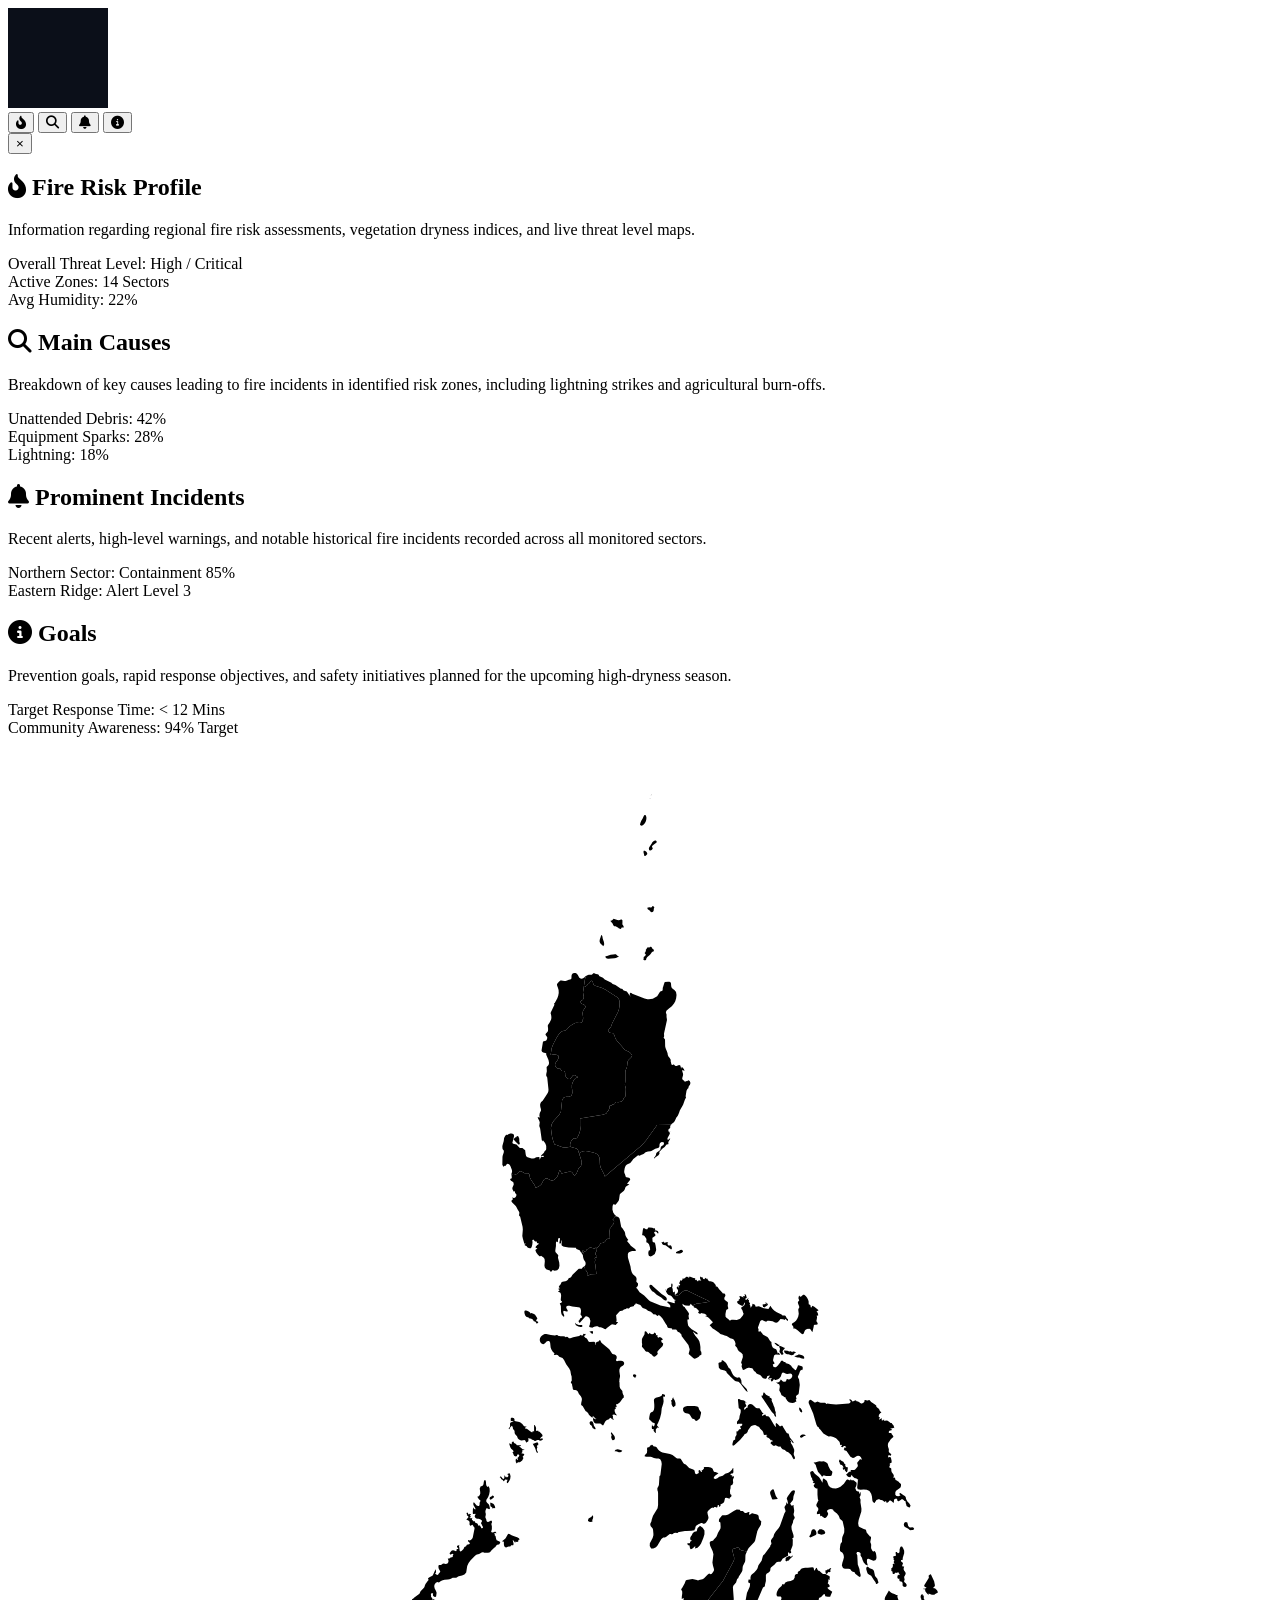
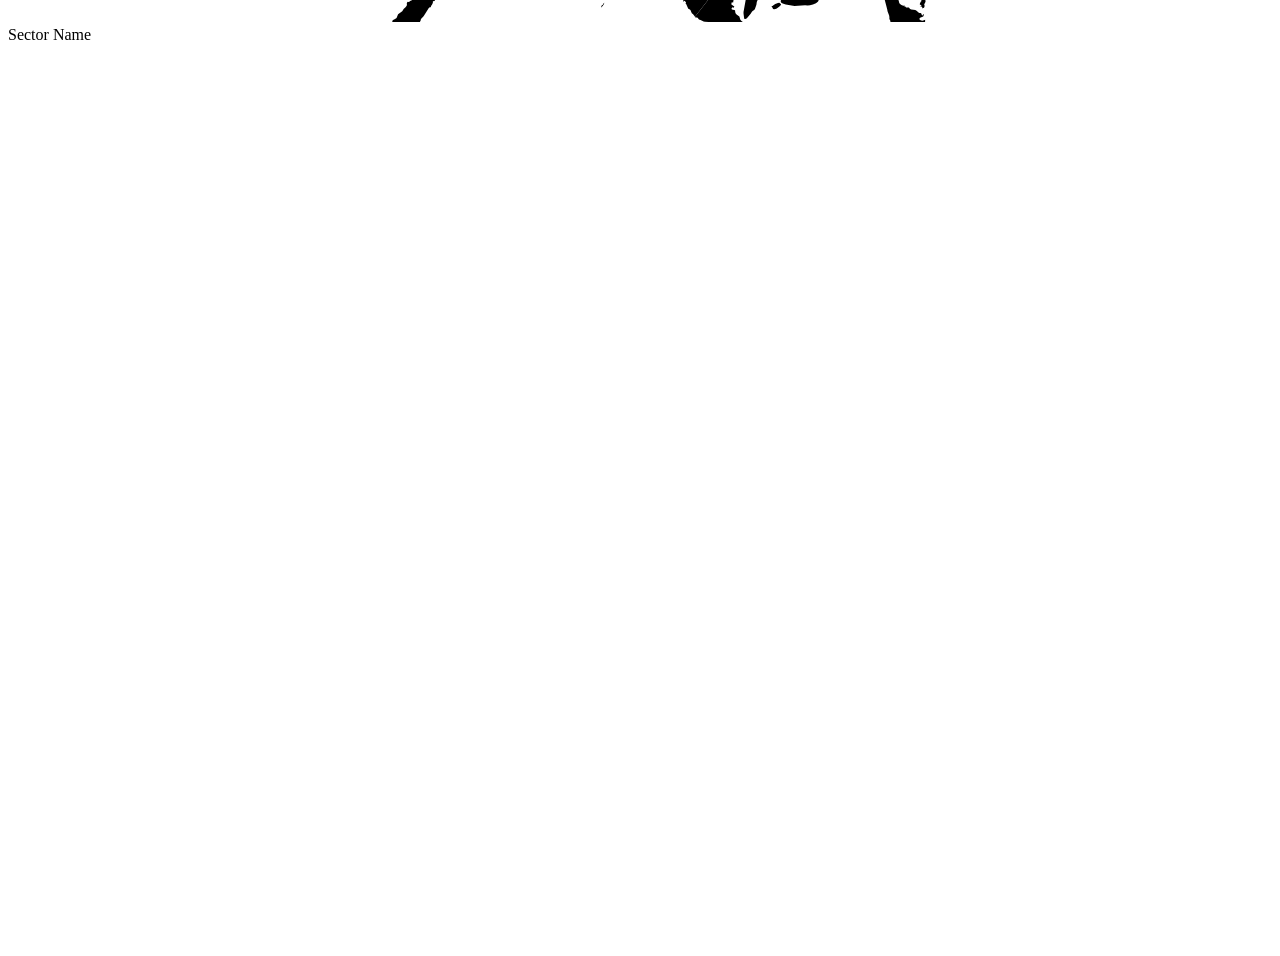
==== commit e333919e: "Update try.html" ====
--- a/try.html
+++ b/try.html
@@ -165,6 +165,6 @@
   <!-- Fire Cursor Canvas Layer -->
   <canvas id="fireCanvas"></canvas>
 
-  <script src="script.js"></script>
+  <script src="try.js"></script>
 </body>
 </html>
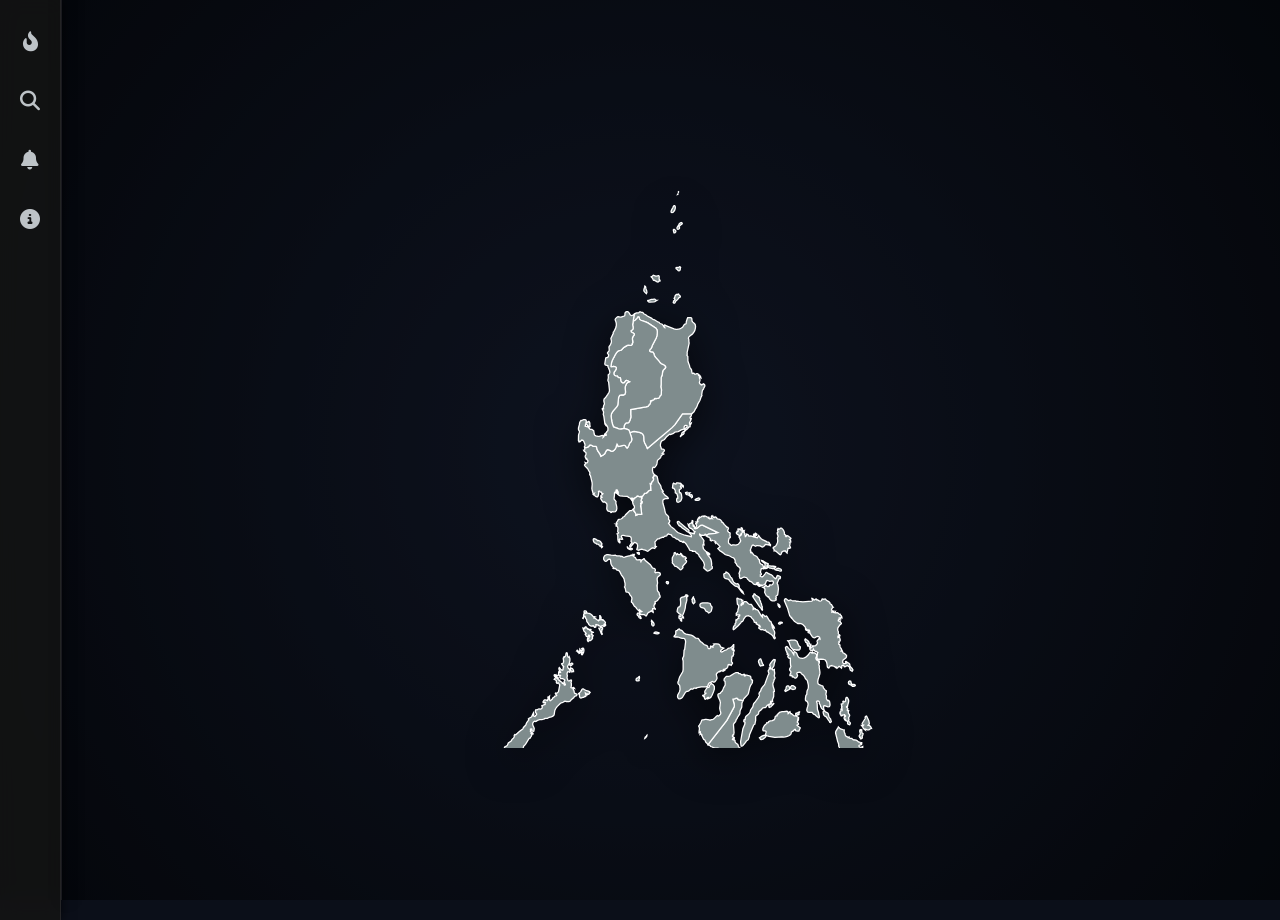
==== commit 66f0d00d: "Update try.html" ====
--- a/try.html
+++ b/try.html
@@ -7,7 +7,7 @@
   
   <!-- Font Awesome Icons -->
   <link rel="stylesheet" href="https://cdnjs.cloudflare.com/ajax/libs/font-awesome/6.4.0/css/all.min.css">
-  <link rel="stylesheet" href="style.css">
+  <link rel="stylesheet" href="try.css">
 </head>
 <body>
 
--- a/try.css
+++ b/try.css
@@ -0,0 +1,297 @@
+body {
+  margin: 0;
+  padding: 0;
+  min-height: 100vh;
+  background-color: #0b0f19;
+  color: #ffffff;
+  font-family: 'Inter', Arial, sans-serif;
+  display: flex;
+  overflow-x: hidden;
+  user-select: none;
+}
+
+/* Background Video / Ambient Canvas Styling */
+.bg-video {
+  position: fixed;
+  top: 0;
+  left: 0;
+  width: 100vw;
+  height: 100vh;
+  object-fit: cover;
+  z-index: -1;
+  pointer-events: none;
+  opacity: 0.45;
+  filter: brightness(0.6) contrast(1.2);
+}
+
+/* Fallback animated background if video source is unavailable */
+.bg-fallback {
+  position: fixed;
+  top: 0;
+  left: 0;
+  width: 100vw;
+  height: 100vh;
+  background: radial-gradient(circle at 50% 50%, #1a233a 0%, #080c14 100%);
+  z-index: -2;
+}
+
+/* Sidebar Container */
+.sidebar-container {
+  height: 100vh;
+  display: flex;
+  z-index: 100;
+  flex-shrink: 0;
+  position: relative;
+}
+
+/* Vertical Icon Toolbar */
+.toolbar {
+  width: 60px;
+  height: 100%;
+  background: rgba(20, 20, 20, 0.85);
+  backdrop-filter: blur(10px);
+  -webkit-backdrop-filter: blur(10px);
+  display: flex;
+  flex-direction: column;
+  align-items: center;
+  padding-top: 20px;
+  gap: 15px;
+  box-shadow: 2px 0 10px rgba(0, 0, 0, 0.5);
+  border-right: 1px solid rgba(255, 255, 255, 0.08);
+}
+
+.tool-btn {
+  width: 44px;
+  height: 44px;
+  border-radius: 8px;
+  border: none;
+  background: transparent;
+  color: #bdc3c7;
+  font-size: 20px;
+  cursor: pointer;
+  transition: all 0.2s ease;
+  display: flex;
+  align-items: center;
+  justify-content: center;
+  position: relative;
+}
+
+.tool-btn:hover {
+  background: rgba(255, 255, 255, 0.1);
+  color: #ffffff;
+  transform: translateY(-1px);
+}
+
+.tool-btn.active {
+  background: #e74c3c;
+  color: #ffffff;
+  box-shadow: 0 0 12px rgba(231, 76, 60, 0.6);
+}
+
+/* Tooltip text for toolbar buttons */
+.tool-btn::after {
+  content: attr(title);
+  position: absolute;
+  left: 60px;
+  background: rgba(0, 0, 0, 0.85);
+  color: #fff;
+  padding: 5px 10px;
+  font-size: 12px;
+  border-radius: 4px;
+  white-space: nowrap;
+  pointer-events: none;
+  opacity: 0;
+  transform: translateX(-5px);
+  transition: all 0.2s ease;
+  border: 1px solid rgba(255, 255, 255, 0.1);
+  box-shadow: 0 4px 12px rgba(0,0,0,0.3);
+}
+
+.tool-btn:hover::after {
+  opacity: 1;
+  transform: translateX(0);
+}
+
+/* Sliding Side Panel Drawer */
+.side-panel {
+  width: 0;
+  height: 100%;
+  background: rgba(15, 15, 20, 0.92);
+  backdrop-filter: blur(12px);
+  -webkit-backdrop-filter: blur(12px);
+  overflow: hidden;
+  position: relative;
+  transition: width 0.4s cubic-bezier(0.25, 1, 0.5, 1);
+  box-shadow: 5px 0 15px rgba(0, 0, 0, 0.5);
+  border-right: 1px solid rgba(255, 255, 255, 0.05);
+}
+
+.side-panel.open {
+  width: 320px;
+}
+
+/* Fixed Width Content Inner Wrapper */
+.panel-inner {
+  width: 320px;
+  padding: 40px 24px 20px 24px;
+  box-sizing: border-box;
+  height: 100%;
+  overflow-y: auto;
+}
+
+.close-btn {
+  position: absolute;
+  top: 12px;
+  right: 15px;
+  background: none;
+  border: none;
+  color: #aaa;
+  font-size: 24px;
+  cursor: pointer;
+  z-index: 10;
+  transition: color 0.2s ease;
+}
+
+.close-btn:hover {
+  color: #fff;
+}
+
+.panel-content {
+  display: none;
+  animation: fadeIn 0.3s ease forwards;
+}
+
+.panel-content.active {
+  display: block;
+}
+
+@keyframes fadeIn {
+  from { opacity: 0; transform: translateY(6px); }
+  to { opacity: 1; transform: translateY(0); }
+}
+
+.panel-content h2 {
+  font-size: 1.25rem;
+  margin-top: 0;
+  margin-bottom: 16px;
+  color: #e74c3c;
+  display: flex;
+  align-items: center;
+  gap: 10px;
+  border-bottom: 1px solid rgba(231, 76, 60, 0.3);
+  padding-bottom: 10px;
+}
+
+.panel-content p {
+  color: #dcdde1;
+  font-size: 0.95rem;
+  line-height: 1.6;
+}
+
+.panel-stats {
+  margin-top: 20px;
+  background: rgba(255, 255, 255, 0.04);
+  border-radius: 8px;
+  padding: 15px;
+  border: 1px solid rgba(255, 255, 255, 0.06);
+}
+
+.stat-item {
+  display: flex;
+  justify-content: space-between;
+  margin-bottom: 10px;
+  font-size: 0.9rem;
+}
+
+.stat-item:last-child {
+  margin-bottom: 0;
+}
+
+.stat-value {
+  font-weight: bold;
+  color: #e74c3c;
+}
+
+/* Map Wrapper */
+.map-wrapper {
+  flex-grow: 1;
+  display: flex;
+  justify-content: center;
+  align-items: center;
+  padding: 20px;
+  min-height: 100vh;
+  box-sizing: border-box;
+  position: relative;
+}
+
+svg {
+  width: 100%;
+  max-width: 850px;
+  height: auto;
+  display: block;
+  filter: drop-shadow(0px 10px 20px rgba(0, 0, 0, 0.6));
+  transition: transform 0.3s ease;
+}
+
+/* Base Region Colors */
+.region {
+  fill: #7f8c8d;
+  stroke: #ffffff;
+  stroke-width: 1.5;
+  transition: fill 0.4s cubic-bezier(0.4, 0, 0.2, 1), stroke 0.3s ease, opacity 0.3s ease;
+  cursor: pointer;
+}
+
+/* DEFAULT HOVER STATE (When Fire Risk Mode is INACTIVE) */
+.region:hover {
+  fill: #bdc3c7;
+  stroke: #ffffff;
+  filter: brightness(1.1);
+}
+
+/* FIRE RISK PROFILE ACTIVE STATE COLOR OVERRIDE
+   When SVG has class .fire-risk-active, base region fill becomes red risk color */
+svg.fire-risk-active .region {
+  fill: #e74c3c;
+}
+
+/* FIRE RISK PROFILE HOVER STATE
+   Lighter shade of the fire risk profile color when hovering in Fire Risk Mode */
+svg.fire-risk-active .region:hover {
+  fill: #ff7675 !important;
+  stroke: #ffffff;
+  filter: brightness(1.15);
+}
+
+/* Specific region highlight state when clicked directly */
+.region.selected {
+  stroke: #f1c40f;
+  stroke-width: 2.5;
+}
+
+/* Map Tooltip Box */
+.map-tooltip {
+  position: absolute;
+  background: rgba(10, 14, 23, 0.9);
+  border: 1px solid rgba(231, 76, 60, 0.6);
+  color: #ffffff;
+  padding: 8px 12px;
+  border-radius: 6px;
+  font-size: 12px;
+  pointer-events: none;
+  opacity: 0;
+  transition: opacity 0.2s ease, transform 0.1s ease;
+  z-index: 1000;
+  box-shadow: 0 4px 15px rgba(0, 0, 0, 0.5);
+}
+
+/* Fire Cursor Overlay Canvas */
+#fireCanvas {
+  position: fixed;
+  top: 0;
+  left: 0;
+  width: 100vw;
+  height: 100vh;
+  pointer-events: none; /* Allows clicking underlying map and buttons */
+  z-index: 9999;
+}
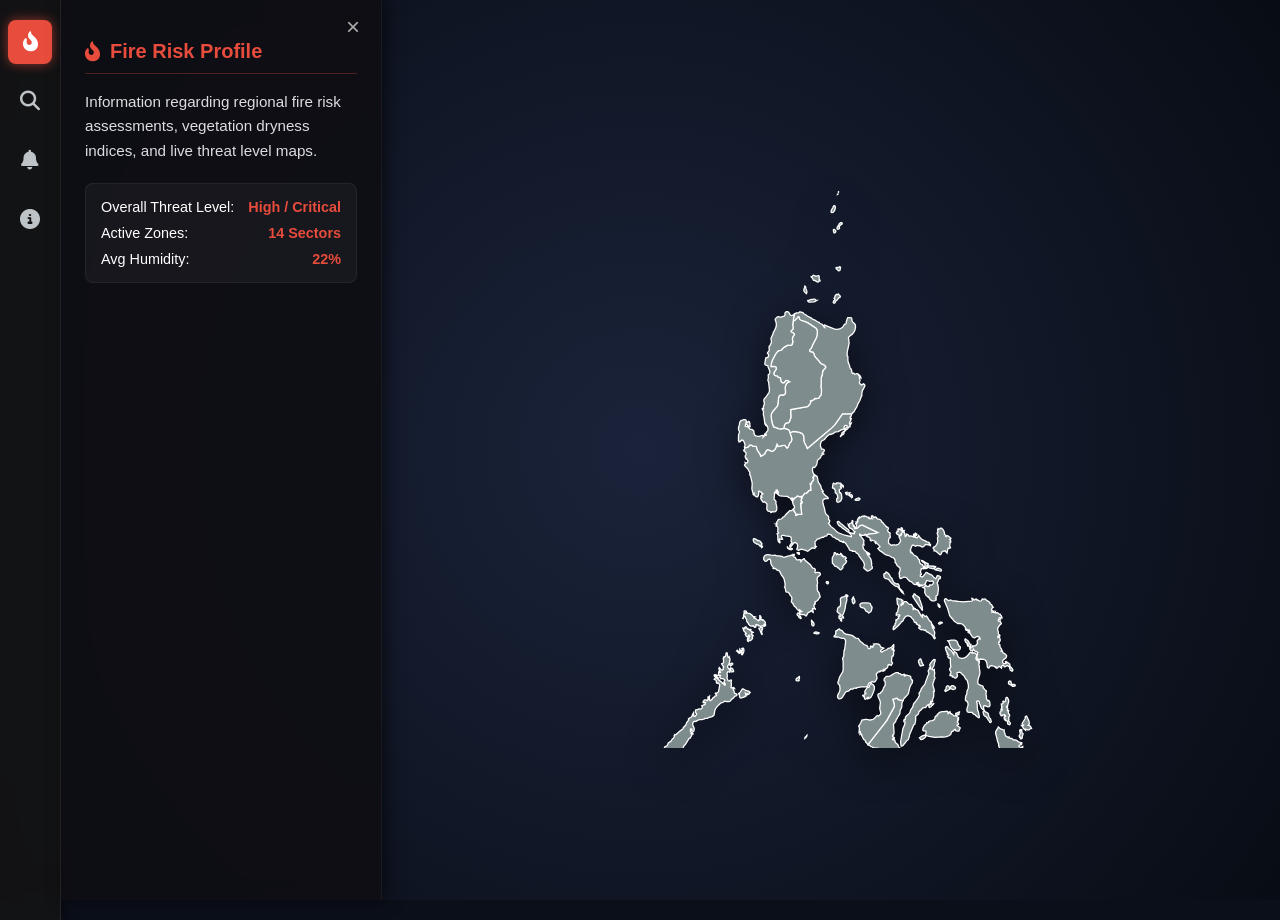
==== commit a2444334: "Update try.html" ====
--- a/try.html
+++ b/try.html
@@ -4,27 +4,25 @@
   <meta charset="UTF-8">
   <meta name="viewport" content="width=device-width, initial-scale=1.0">
   <title>SVG Path Hover Popup & Fire Risk Dashboard</title>
-  
+
   <!-- Font Awesome Icons -->
   <link rel="stylesheet" href="https://cdnjs.cloudflare.com/ajax/libs/font-awesome/6.4.0/css/all.min.css">
+  
+  <!-- Custom Stylesheet -->
   <link rel="stylesheet" href="try.css">
 </head>
 <body>
 
-  <!-- Ambient Fallback Background -->
+  <!-- Ambient Background -->
   <div class="bg-fallback"></div>
-
-  <!-- Fullscreen Background Video -->
-  <video class="bg-video" autoplay loop muted playsinline poster="data:image/svg+xml;utf8,<svg xmlns='http://www.w3.org/2000/svg' width='100' height='100'><rect width='100' height='100' fill='%230b0f19'/></svg>">
+  <video class="bg-video" autoplay loop muted playsinline poster="data:image/svg+xml;utf8,<svg xmlns='http://www.w3.org/2000/svg' width='100' height='100'></svg>">
     <source src="map-bg.mp4" type="video/mp4">
   </video>
 
   <!-- Sidebar Container -->
   <div class="sidebar-container">
-    
-    <!-- Vertical Toolbar Buttons -->
     <nav class="toolbar">
-      <button class="tool-btn" data-panel="panel-fire" title="Fire Risk Profile">
+      <button class="tool-btn active" data-panel="panel-fire" title="Fire Risk Profile">
         <i class="fa-solid fa-fire-flame-curved"></i>
       </button>
       <button class="tool-btn" data-panel="panel-causes" title="Main Causes">
@@ -38,48 +36,29 @@
       </button>
     </nav>
 
-    <!-- Sliding Info Drawer Box -->
-    <div class="side-panel" id="sidePanel">
+    <div class="side-panel open" id="sidePanel">
       <button class="close-btn" id="closeBtn" title="Close Panel">&times;</button>
-      
       <div class="panel-inner">
+
         <!-- Panel 1 Content -->
-        <div class="panel-content" id="panel-fire">
+        <div class="panel-content active" id="panel-fire">
           <h2><i class="fa-solid fa-fire-flame-curved"></i> Fire Risk Profile</h2>
           <p>Information regarding regional fire risk assessments, vegetation dryness indices, and live threat level maps.</p>
           <div class="panel-stats">
-            <div class="stat-item">
-              <span>Overall Threat Level:</span>
-              <span class="stat-value">High / Critical</span>
-            </div>
-            <div class="stat-item">
-              <span>Active Zones:</span>
-              <span class="stat-value">14 Sectors</span>
-            </div>
-            <div class="stat-item">
-              <span>Avg Humidity:</span>
-              <span class="stat-value">22%</span>
-            </div>
+            <div class="stat-item"><span>Overall Threat Level:</span><span class="stat-value">High / Critical</span></div>
+            <div class="stat-item"><span>Active Zones:</span><span class="stat-value">14 Sectors</span></div>
+            <div class="stat-item"><span>Avg Humidity:</span><span class="stat-value">22%</span></div>
           </div>
         </div>
 
         <!-- Panel 2 Content -->
         <div class="panel-content" id="panel-causes">
           <h2><i class="fa-solid fa-magnifying-glass"></i> Main Causes</h2>
-          <p>Breakdown of key causes leading to fire incidents in identified risk zones, including lightning strikes and agricultural burn-offs.</p>
+          <p>Breakdown of key causes leading to fire incidents in identified risk zones, including lightning strikes and agricultural burning.</p>
           <div class="panel-stats">
-            <div class="stat-item">
-              <span>Unattended Debris:</span>
-              <span class="stat-value">42%</span>
-            </div>
-            <div class="stat-item">
-              <span>Equipment Sparks:</span>
-              <span class="stat-value">28%</span>
-            </div>
-            <div class="stat-item">
-              <span>Lightning:</span>
-              <span class="stat-value">18%</span>
-            </div>
+            <div class="stat-item"><span>Unattended Debris:</span><span class="stat-value">42%</span></div>
+            <div class="stat-item"><span>Equipment Sparks:</span><span class="stat-value">28%</span></div>
+            <div class="stat-item"><span>Lightning:</span><span class="stat-value">18%</span></div>
           </div>
         </div>
 
@@ -88,14 +67,8 @@
           <h2><i class="fa-solid fa-bell"></i> Prominent Incidents</h2>
           <p>Recent alerts, high-level warnings, and notable historical fire incidents recorded across all monitored sectors.</p>
           <div class="panel-stats">
-            <div class="stat-item">
-              <span>Northern Sector:</span>
-              <span class="stat-value">Containment 85%</span>
-            </div>
-            <div class="stat-item">
-              <span>Eastern Ridge:</span>
-              <span class="stat-value">Alert Level 3</span>
-            </div>
+            <div class="stat-item"><span>Northern Sector:</span><span class="stat-value">Containment 85%</span></div>
+            <div class="stat-item"><span>Eastern Ridge:</span><span class="stat-value">Alert Level 3</span></div>
           </div>
         </div>
 
@@ -104,24 +77,18 @@
           <h2><i class="fa-solid fa-circle-info"></i> Goals</h2>
           <p>Prevention goals, rapid response objectives, and safety initiatives planned for the upcoming high-dryness season.</p>
           <div class="panel-stats">
-            <div class="stat-item">
-              <span>Target Response Time:</span>
-              <span class="stat-value">&lt; 12 Mins</span>
-            </div>
-            <div class="stat-item">
-              <span>Community Awareness:</span>
-              <span class="stat-value">94% Target</span>
-            </div>
+            <div class="stat-item"><span>Target Response Time:</span><span class="stat-value">&lt; 12 Mins</span></div>
+            <div class="stat-item"><span>Community Awareness:</span><span class="stat-value">94% Target</span></div>
           </div>
         </div>
+
       </div>
     </div>
   </div>
 
   <!-- Shared parent container for SVG Map -->
   <div class="map-wrapper">
-    <!-- SVG Regional Map -->
-    <svg viewBox="0 0 1000 700" id="svgMap">
+    <svg viewBox="0 0 1000 700" preserveAspectRatio="xMidYMid meet" id="svgMap">
       <g id="features">
   <path class="region" d="M713.9 833.9l-0.4-0.2-0.8-1-0.4-1.1-0.4-2.3-0.7-1.4-0.2-0.5-0.2-2-0.3-0.2-0.5-0.1-1-0.4-0.4-0.1-0.2-0.2-0.1-0.6 0.1-0.6 0.2-0.6 0.3-0.5 0.3-0.2 0.4-0.6 0.3-2.7 0.3-0.8 0.5-0.2 0.4 0.2 0.3 0.3 0.2 0.5 0.9 0.8 0.9 0.7 0.8 0.8 0.3 1.2-0.3 6.9 0.1 1.2 0.4 0.8 0.1 0.5-0.2 0.5-0.3 0.7-0.4 1.2z m-25.2 70.7l0.3-0.2 1.9-1 0.8-0.6 0.1 0 0.7-0.9 4.6-10.6 0.2-0.2 0.4 0 0.3-0.1 0-0.4-0.1-0.5-0.1-2.8 0.1-0.5 1.7-5.2 0-1 0.3-0.2 0.2-0.3 0.2-0.3 0.1-0.4 0.3-1.5 0-0.7-0.2-0.5-0.3-0.4-0.4-0.5-0.4-0.6 0-0.4 0-0.6-0.1-1.1 0-0.6 0.1-0.7 0.3-0.7 0-0.6-1.2-1.9-1.3-2.5-1-0.9-0.5-0.1-0.6 0-0.5 0.1-1 0.5-0.4-0.3-0.5-0.3-1.2 0.1-2.5-0.4-1.4 0.2-0.5-0.1-0.7-0.2-0.8-0.5-1.8-1.8-0.7-0.5-1.3-0.7-0.5-0.3 0-1.1 0-0.3-0.3-0.2-0.5-0.2-0.4-0.1-0.2-0.1-0.1-0.2 0-0.4 0.2-0.4 0.4-0.3 0.4-0.5 0.3-1.3 0.2-2.8 0.5-1.2 0.9-5.4-0.1-0.8-0.4-0.9-1.3-1.5-0.3-0.7-0.3-2.5 0.9-3.4 5.5-6 0-2.5 0.2-0.2 0.3-0.2 1.3-0.4 0.3-0.2 0.1 0 0.3-0.4-0.1-0.2-0.2-0.2-0.2-0.7-0.2-3.1-0.3-0.9-0.7-0.7-1.9-1.1-0.7-0.7-0.7-0.8 0.1-0.3 0.6-1.4 0.6-0.9 0.2-0.4 0.1-1-0.4-2.4-0.1-1.9-0.3-1.4 0-0.8 0.4-2.8 1.7-5.7 0.1-0.7-0.2-0.6-0.5-0.6 0.1-0.5 0.4 0 0.4-0.2 0.2-0.3 0.2-0.4 0.2-1.2 0.4-1 0.3-1-0.1-1.3 0.7 0.3 0.5-0.1 0.6-0.1 0.6 0 0.6 0.1 1.5 0.4 0.7 0.1 1.1-0.8 0.7-1.5 0.4-1.7 0.1-2.1 0-0.7-0.2-0.7-0.7-1.8-0.2-0.8-0.3-1.8-0.4-1.6-1.9-4.4 0-0.1 16.1 0.1 27.2 0.1 5.8 0 0.5 1.5 0.7 1.5 1.2 1.1 1.5 0.7 1.1 0.4-0.1 0.7 0.5 1.5 0.8 1.4 1 0.9 1.6 1 0.2 0.3 0.2 0.6 1.3 1.8 1.3 0.8 2.7 0.3 1.2 0.4-0.4 1.2-0.2 1.2-0.2 2.6 0.3 1.3 1 2.7 0.4 2.5 0.4 1.2 0 1.1-0.6 1.1-0.6 0.4-0.6 0.2-0.4 0.4-0.2 0.8 0.2 0.2 1.2 0.9-0.4 1.3-0.1 2.5-0.6 1 0.5 0.3 1.7 1 0.4 0-0.3 1.1-1.3 1.6-0.2 1-0.2 0.4-0.4 0.2-0.5 0.1-0.4 0.2-0.3 0.5-1.1 2.9-0.3 0.6-1.8 1.6-0.8 1.2-0.4 1.5-0.1 1.9-0.8 1.1-1.8 0.2-2.1-0.4-1.6-0.7-1.3 1.2-0.8 1.6-0.3 1.6-0.1 1.4 0.3 0.6 1.4 1.2 0.5 0.5 0.2 0.9 0.1 1.1-0.1 1-0.4 0.4-1.6-0.6-1-1.5-1.2-3.5-1.4-1.5-1.6-0.8-1.1 0.4 0 2.3-0.3 0-0.2-0.3-0.6-0.8-0.2 1.1 0.6 1.2 0.7 1.1 0.8 1.9 1 0.9 1 0.7 0.6 0.5 0.1 1.2-0.7 2.2-0.8 4.7-0.1 8-0.9 4.2-0.2 4.9-0.4 0.9-0.7-0.2-0.2-0.8-0.3-2.7-0.1-0.6-1.8-1.3-0.2-0.5-0.1-0.6 0.1-0.7 0-0.6-1.3-2.5-0.7-0.9-0.3-1.1-0.7-6.7 0.1-1.3 0.7-3.4-0.1-1.1-0.5-2-0.2-1.1 0-1.5-0.2-0.6-0.6-0.3-1.4-0.4-1-0.6-2.1-2.9-0.3-1 0.4-2.5 0.1-1.1-0.6-1.2-1.1-1.1-2.2-2-0.6-0.9-0.3-0.8-0.3-2.2-2.2-5.2 0-2.2 0.1-1.2 0-1.1-0.4-0.7-0.8-0.2-0.3-0.1-0.9 0.2-3.3 2.4-3.1 1.8-0.6 0.5-0.5 0.4-0.6 1.1-0.1 1.2 0.2 3.5 0 1.1-0.2 0.5-0.5 0.7-0.1 0.5-0.2 0.5-2 1.9-1.5 0.8-1.8 0.4-1.7 0.9-1.2 1.9-0.1 2.4-0.2 1.2-0.6 0.5-2.4 2.9-1.2 2.1-0.8 2.3-0.4 2.5-0.2 2.6 0.2 0.9 0.7 2.1 0.2 1.1 0.4 0.5 0.9 0.4 0.7-0.4-0.1-1.5 1.7 1.2 2.3 3 1.4 1.4 1.1-0.6 1 0.4 0.9 0.9 0.4 1 0 2.1 0.2 0.8 1.6 3.3 0.6 0.8 0.2 0.4 0 0.6-0.1 1.2 0.1 0.6 0.2 0.4 0.5 0.7 2.6 7 0.2 0.9 0 1.2-0.2 1.1-0.6 1-0.2 0.6 0.4 1.1-0.2 0.5-0.2 0.5-0.4 1.6-0.9 2.2-3.9 4.8-5.2 7.3-3.3 5.9-0.8 1-1 0.9-0.8 0.4-0.9 0.1-2.6-0.2-0.8-0.2-0.1-0.2z m6 11.6l-0.3 0-0.7-0.2-1 0.1-0.9 0.2-0.7-0.3-0.4-0.5-0.5-0.3 0-0.3 0.4-0.4 0.9-1.2 1-0.5 1.5 0 0.7 0.3 0.2 0.3 0.2 0.7-0.1 1.6-0.3 0.5z" id="davao" name="Davao">
   </path>
@@ -157,14 +124,15 @@
   </path>
   <path class="region" d="M686.6 796.9l-0.1 0.5 0.5 0.6 0.2 0.6-0.1 0.7-1.7 5.7-0.4 2.8 0 0.8 0.3 1.4 0.1 1.9 0.4 2.4-0.1 1-0.2 0.4-0.6 0.9-0.6 1.4-0.1 0.3 0.7 0.8 0.7 0.7 1.9 1.1 0.7 0.7 0.3 0.9 0.2 3.1 0.2 0.7 0.2 0.2 0.1 0.2-0.3 0.4-0.1 0-0.3 0.2-1.3 0.4-0.3 0.2-0.2 0.2 0 2.5-5.5 6-0.9 3.4 0.3 2.5 0.3 0.7 1.3 1.5 0.4 0.9 0.1 0.8-0.9 5.4-0.5 1.2-0.2 2.8-0.3 1.3-0.4 0.5-0.4 0.3-0.2 0.4 0 0.4 0.1 0.2 0.2 0.1 0.4 0.1 0.5 0.2 0.3 0.2 0 0.3 0 1.1 0.5 0.3 1.3 0.7 0.7 0.5 1.8 1.8 0.8 0.5 0.7 0.2 0.5 0.1 1.4-0.2 2.5 0.4 1.2-0.1 0.5 0.3 0.4 0.3 1-0.5 0.5-0.1 0.6 0 0.5 0.1 1 0.9 1.3 2.5 1.2 1.9 0 0.6-0.3 0.7-0.1 0.7 0 0.6 0.1 1.1 0 0.6 0 0.4 0.4 0.6 0.4 0.5 0.3 0.4 0.2 0.5 0 0.7-0.3 1.5-0.1 0.4-0.2 0.3-0.2 0.3-0.3 0.2 0 1-1.7 5.2-0.1 0.5 0.1 2.8 0.1 0.5 0 0.4-0.3 0.1-0.4 0-0.2 0.2-4.6 10.6-0.7 0.9-0.1 0-0.8 0.6-1.9 1-0.3 0.2-0.2-0.5-0.1-4.2-0.3-1.1-0.4-0.8-0.5-0.6-0.7-0.3-1.2-0.1-0.3-0.2-0.3-0.4-0.2-0.6-0.1-0.5-0.3-0.6-0.5-0.3-0.6-0.1-0.4-0.2-0.6-1.1 0.2-0.8 0.5-0.8 0.2-0.9 0.2-0.8 0.4-0.9 0.9-1.4 2-2.5 0.8-1.6 0.1-2.2-0.2-0.9-0.7-1.9-0.2-0.7-0.5-0.5-0.5 0-0.6-0.1-2 0-0.7-0.6-0.6-0.3-0.5 0.2-0.2 0.5 0.1 1.4-0.1 0.5-0.5 0.8-1.8 5.2-1.3 3.7-1 1.2-1 0-2.6-0.5-2.1 0.7-1.3-0.3-5.4-2.6-1.4-0.4-2.4-1-0.6 0-0.7 0.1-0.5-0.1-1.4-0.5-3.4-2-0.4 0.3-1.6-0.7-0.6-0.4-0.2-0.3-0.1-0.5-0.2-0.5-0.4-0.2-0.9-0.2-7.5-4.3-2.8-1.2-6.6-2.9-1-0.6-1.4-1.3-0.7-1-0.7-2-0.6-0.9-3.6-3.8-1.4-2-0.9-1.9-0.6-2.8-0.1-1.1-0.4-1.2-0.1-0.6 0.3-0.3 0.8 0 0.2-0.3-0.1-0.3 0-4.7-0.1-1.2-1-3.4 0.2-1.5 0.1 0 9.8-0.1 1.3 0.2 0.3 0.5-0.2 0.5 0 0.5 1 0.1 11 0.1 2.5-0.4 2.1-1.1 1-2.1-0.1-0.5-0.4-1.5 0.6-0.6 1.2-0.4 2.2-0.7-0.2 0.9 3.9-0.1-0.9 3.7 1.4 0.3 1.1 1.5 1 1.9 1 1.5 1.6 1.3 1.5 0.8 1.7 0.3 2.2-0.1-1.2-1.4-0.5-1 0.1-1.1 0.9-1.4-2.7-1.6-0.4-0.5-0.3-11.2-2 0.1-0.5-0.4-0.3-1 0-0.8 0.1-0.9 0.3-0.9 0.3-0.4 0.3-1-1-2.2-2-3.3-0.1-0.1-0.2-0.3-0.8-1-1.3 1.4-0.3 0.6 0.3 1 0.6 0.6 0.7 0.6 0 0.3-0.5 0.4-1.5 0.8-1 0.9 0.9 1.2 0.7 0.4 0.6 0.8 0.3 0.8-0.2 0.8 0.3 0.3 0.3 0.2-0.7 0.5-0.8 1.5-0.6 0.4 0 0.1-0.8 0-0.7-0.3-0.7-0.5-0.7-0.3-1.7-0.3-0.7-0.3-0.9-0.6-0.2-0.4-0.1-0.3 0-0.4 0-1.1-0.3 0-1.1-0.9-0.9-0.2-1-0.1-0.7-0.3-0.7-0.4-0.7-0.7-0.6-0.9 0-0.4 1.9-4.5 0.5-1.3-0.1-0.8-0.7-0.4-1.4-0.2-0.9 0.2-0.7 0.6-1.1 1.6-0.7 0.8-0.4 0.3-0.2 0.1-0.6 0.2-1 0.1-0.4-0.2-0.8-0.3 0.4-1.3 8.6-12.6 0-0.9-0.5-1.1-1.5-1.9-0.4-1.9 0.9-7 2.2-1.1 0.9 0 1 0.6 0.3 0.5 0.6 1 0.5 0.6 0.8 0.5 0.5 0.3 0.6 0.2 0.9 0 1.5 0 2.7-0.4 1.5 0 3.4 0.9 1 0.1 0.2 0.5 0.2 1.1 0.1 0.5 0.5 0.7 0.5 0.4 0.5 0.3 0.6 0.6 0.3 0.6 0.2 0.7 0.4 1.3 0.1 2.1 0.1 0.6 0.3 0.5 0.4 0.6 0.5 0.4 0.5-0.5 0.4-0.4 0.1 0 0.4-0.1 0.4 0.1 1.1 0.4 0.7 0.8 0.9 0.6 0.6 0.1 0.3-0.2 0.1 0 0.2-0.4 0.3-0.3 1.2-0.3 0.1-0.2 0.7-0.2 0.6-0.2 0-0.1 0.4-0.6 0.2-1.4 0.2-0.5 0.7-0.4 1.8-0.7 0.9-0.4 1.1-0.8 2.3-2.8 0.1 0.1 0.4-0.2 0.4-0.2 0.1 0 0.1-0.1 0.1-0.3 0.1-0.2 0.2-0.1 0.4 0 1.1 0.3 0.5 0z" id="soccsksargen" name="Soccsksargen">
   </path>
- </g>
+</g>
     </svg>
-    <div class="map-tooltip" id="mapTooltip">Sector Name</div>
+    <div class="map-tooltip" id="mapTooltip">Region Name</div>
   </div>
 
   <!-- Fire Cursor Canvas Layer -->
   <canvas id="fireCanvas"></canvas>
 
+  <!-- External JavaScript -->
   <script src="try.js"></script>
 </body>
 </html>
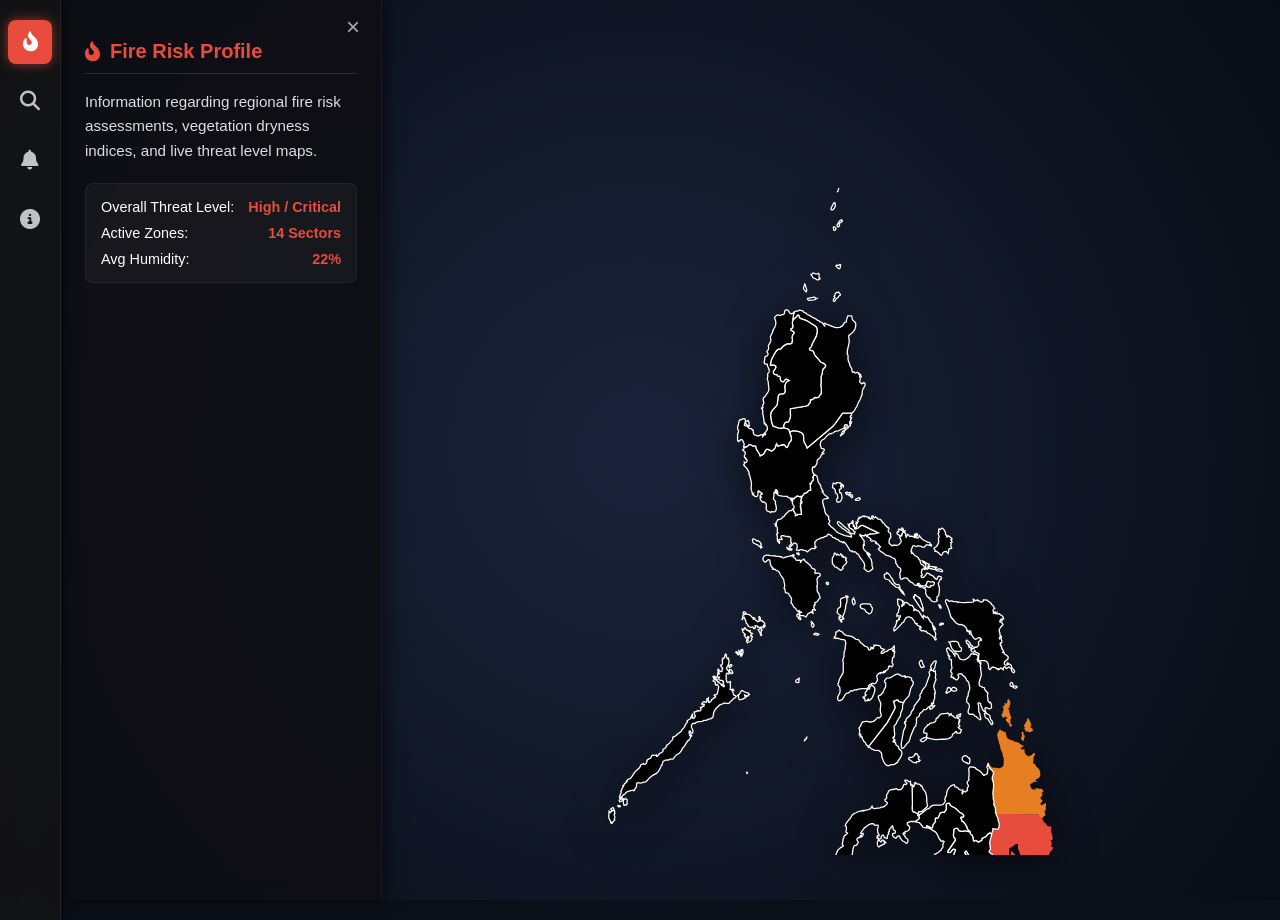
==== commit c4156a14: "Update try.html" ====
--- a/try.html
+++ b/try.html
@@ -90,9 +90,9 @@
   <div class="map-wrapper">
     <svg viewBox="0 0 1000 700" preserveAspectRatio="xMidYMid meet" id="svgMap">
       <g id="features">
-  <path class="region" d="M713.9 833.9l-0.4-0.2-0.8-1-0.4-1.1-0.4-2.3-0.7-1.4-0.2-0.5-0.2-2-0.3-0.2-0.5-0.1-1-0.4-0.4-0.1-0.2-0.2-0.1-0.6 0.1-0.6 0.2-0.6 0.3-0.5 0.3-0.2 0.4-0.6 0.3-2.7 0.3-0.8 0.5-0.2 0.4 0.2 0.3 0.3 0.2 0.5 0.9 0.8 0.9 0.7 0.8 0.8 0.3 1.2-0.3 6.9 0.1 1.2 0.4 0.8 0.1 0.5-0.2 0.5-0.3 0.7-0.4 1.2z m-25.2 70.7l0.3-0.2 1.9-1 0.8-0.6 0.1 0 0.7-0.9 4.6-10.6 0.2-0.2 0.4 0 0.3-0.1 0-0.4-0.1-0.5-0.1-2.8 0.1-0.5 1.7-5.2 0-1 0.3-0.2 0.2-0.3 0.2-0.3 0.1-0.4 0.3-1.5 0-0.7-0.2-0.5-0.3-0.4-0.4-0.5-0.4-0.6 0-0.4 0-0.6-0.1-1.1 0-0.6 0.1-0.7 0.3-0.7 0-0.6-1.2-1.9-1.3-2.5-1-0.9-0.5-0.1-0.6 0-0.5 0.1-1 0.5-0.4-0.3-0.5-0.3-1.2 0.1-2.5-0.4-1.4 0.2-0.5-0.1-0.7-0.2-0.8-0.5-1.8-1.8-0.7-0.5-1.3-0.7-0.5-0.3 0-1.1 0-0.3-0.3-0.2-0.5-0.2-0.4-0.1-0.2-0.1-0.1-0.2 0-0.4 0.2-0.4 0.4-0.3 0.4-0.5 0.3-1.3 0.2-2.8 0.5-1.2 0.9-5.4-0.1-0.8-0.4-0.9-1.3-1.5-0.3-0.7-0.3-2.5 0.9-3.4 5.5-6 0-2.5 0.2-0.2 0.3-0.2 1.3-0.4 0.3-0.2 0.1 0 0.3-0.4-0.1-0.2-0.2-0.2-0.2-0.7-0.2-3.1-0.3-0.9-0.7-0.7-1.9-1.1-0.7-0.7-0.7-0.8 0.1-0.3 0.6-1.4 0.6-0.9 0.2-0.4 0.1-1-0.4-2.4-0.1-1.9-0.3-1.4 0-0.8 0.4-2.8 1.7-5.7 0.1-0.7-0.2-0.6-0.5-0.6 0.1-0.5 0.4 0 0.4-0.2 0.2-0.3 0.2-0.4 0.2-1.2 0.4-1 0.3-1-0.1-1.3 0.7 0.3 0.5-0.1 0.6-0.1 0.6 0 0.6 0.1 1.5 0.4 0.7 0.1 1.1-0.8 0.7-1.5 0.4-1.7 0.1-2.1 0-0.7-0.2-0.7-0.7-1.8-0.2-0.8-0.3-1.8-0.4-1.6-1.9-4.4 0-0.1 16.1 0.1 27.2 0.1 5.8 0 0.5 1.5 0.7 1.5 1.2 1.1 1.5 0.7 1.1 0.4-0.1 0.7 0.5 1.5 0.8 1.4 1 0.9 1.6 1 0.2 0.3 0.2 0.6 1.3 1.8 1.3 0.8 2.7 0.3 1.2 0.4-0.4 1.2-0.2 1.2-0.2 2.6 0.3 1.3 1 2.7 0.4 2.5 0.4 1.2 0 1.1-0.6 1.1-0.6 0.4-0.6 0.2-0.4 0.4-0.2 0.8 0.2 0.2 1.2 0.9-0.4 1.3-0.1 2.5-0.6 1 0.5 0.3 1.7 1 0.4 0-0.3 1.1-1.3 1.6-0.2 1-0.2 0.4-0.4 0.2-0.5 0.1-0.4 0.2-0.3 0.5-1.1 2.9-0.3 0.6-1.8 1.6-0.8 1.2-0.4 1.5-0.1 1.9-0.8 1.1-1.8 0.2-2.1-0.4-1.6-0.7-1.3 1.2-0.8 1.6-0.3 1.6-0.1 1.4 0.3 0.6 1.4 1.2 0.5 0.5 0.2 0.9 0.1 1.1-0.1 1-0.4 0.4-1.6-0.6-1-1.5-1.2-3.5-1.4-1.5-1.6-0.8-1.1 0.4 0 2.3-0.3 0-0.2-0.3-0.6-0.8-0.2 1.1 0.6 1.2 0.7 1.1 0.8 1.9 1 0.9 1 0.7 0.6 0.5 0.1 1.2-0.7 2.2-0.8 4.7-0.1 8-0.9 4.2-0.2 4.9-0.4 0.9-0.7-0.2-0.2-0.8-0.3-2.7-0.1-0.6-1.8-1.3-0.2-0.5-0.1-0.6 0.1-0.7 0-0.6-1.3-2.5-0.7-0.9-0.3-1.1-0.7-6.7 0.1-1.3 0.7-3.4-0.1-1.1-0.5-2-0.2-1.1 0-1.5-0.2-0.6-0.6-0.3-1.4-0.4-1-0.6-2.1-2.9-0.3-1 0.4-2.5 0.1-1.1-0.6-1.2-1.1-1.1-2.2-2-0.6-0.9-0.3-0.8-0.3-2.2-2.2-5.2 0-2.2 0.1-1.2 0-1.1-0.4-0.7-0.8-0.2-0.3-0.1-0.9 0.2-3.3 2.4-3.1 1.8-0.6 0.5-0.5 0.4-0.6 1.1-0.1 1.2 0.2 3.5 0 1.1-0.2 0.5-0.5 0.7-0.1 0.5-0.2 0.5-2 1.9-1.5 0.8-1.8 0.4-1.7 0.9-1.2 1.9-0.1 2.4-0.2 1.2-0.6 0.5-2.4 2.9-1.2 2.1-0.8 2.3-0.4 2.5-0.2 2.6 0.2 0.9 0.7 2.1 0.2 1.1 0.4 0.5 0.9 0.4 0.7-0.4-0.1-1.5 1.7 1.2 2.3 3 1.4 1.4 1.1-0.6 1 0.4 0.9 0.9 0.4 1 0 2.1 0.2 0.8 1.6 3.3 0.6 0.8 0.2 0.4 0 0.6-0.1 1.2 0.1 0.6 0.2 0.4 0.5 0.7 2.6 7 0.2 0.9 0 1.2-0.2 1.1-0.6 1-0.2 0.6 0.4 1.1-0.2 0.5-0.2 0.5-0.4 1.6-0.9 2.2-3.9 4.8-5.2 7.3-3.3 5.9-0.8 1-1 0.9-0.8 0.4-0.9 0.1-2.6-0.2-0.8-0.2-0.1-0.2z m6 11.6l-0.3 0-0.7-0.2-1 0.1-0.9 0.2-0.7-0.3-0.4-0.5-0.5-0.3 0-0.3 0.4-0.4 0.9-1.2 1-0.5 1.5 0 0.7 0.3 0.2 0.3 0.2 0.7-0.1 1.6-0.3 0.5z" id="davao" name="Davao">
+  <path class="region-red" d="M713.9 833.9l-0.4-0.2-0.8-1-0.4-1.1-0.4-2.3-0.7-1.4-0.2-0.5-0.2-2-0.3-0.2-0.5-0.1-1-0.4-0.4-0.1-0.2-0.2-0.1-0.6 0.1-0.6 0.2-0.6 0.3-0.5 0.3-0.2 0.4-0.6 0.3-2.7 0.3-0.8 0.5-0.2 0.4 0.2 0.3 0.3 0.2 0.5 0.9 0.8 0.9 0.7 0.8 0.8 0.3 1.2-0.3 6.9 0.1 1.2 0.4 0.8 0.1 0.5-0.2 0.5-0.3 0.7-0.4 1.2z m-25.2 70.7l0.3-0.2 1.9-1 0.8-0.6 0.1 0 0.7-0.9 4.6-10.6 0.2-0.2 0.4 0 0.3-0.1 0-0.4-0.1-0.5-0.1-2.8 0.1-0.5 1.7-5.2 0-1 0.3-0.2 0.2-0.3 0.2-0.3 0.1-0.4 0.3-1.5 0-0.7-0.2-0.5-0.3-0.4-0.4-0.5-0.4-0.6 0-0.4 0-0.6-0.1-1.1 0-0.6 0.1-0.7 0.3-0.7 0-0.6-1.2-1.9-1.3-2.5-1-0.9-0.5-0.1-0.6 0-0.5 0.1-1 0.5-0.4-0.3-0.5-0.3-1.2 0.1-2.5-0.4-1.4 0.2-0.5-0.1-0.7-0.2-0.8-0.5-1.8-1.8-0.7-0.5-1.3-0.7-0.5-0.3 0-1.1 0-0.3-0.3-0.2-0.5-0.2-0.4-0.1-0.2-0.1-0.1-0.2 0-0.4 0.2-0.4 0.4-0.3 0.4-0.5 0.3-1.3 0.2-2.8 0.5-1.2 0.9-5.4-0.1-0.8-0.4-0.9-1.3-1.5-0.3-0.7-0.3-2.5 0.9-3.4 5.5-6 0-2.5 0.2-0.2 0.3-0.2 1.3-0.4 0.3-0.2 0.1 0 0.3-0.4-0.1-0.2-0.2-0.2-0.2-0.7-0.2-3.1-0.3-0.9-0.7-0.7-1.9-1.1-0.7-0.7-0.7-0.8 0.1-0.3 0.6-1.4 0.6-0.9 0.2-0.4 0.1-1-0.4-2.4-0.1-1.9-0.3-1.4 0-0.8 0.4-2.8 1.7-5.7 0.1-0.7-0.2-0.6-0.5-0.6 0.1-0.5 0.4 0 0.4-0.2 0.2-0.3 0.2-0.4 0.2-1.2 0.4-1 0.3-1-0.1-1.3 0.7 0.3 0.5-0.1 0.6-0.1 0.6 0 0.6 0.1 1.5 0.4 0.7 0.1 1.1-0.8 0.7-1.5 0.4-1.7 0.1-2.1 0-0.7-0.2-0.7-0.7-1.8-0.2-0.8-0.3-1.8-0.4-1.6-1.9-4.4 0-0.1 16.1 0.1 27.2 0.1 5.8 0 0.5 1.5 0.7 1.5 1.2 1.1 1.5 0.7 1.1 0.4-0.1 0.7 0.5 1.5 0.8 1.4 1 0.9 1.6 1 0.2 0.3 0.2 0.6 1.3 1.8 1.3 0.8 2.7 0.3 1.2 0.4-0.4 1.2-0.2 1.2-0.2 2.6 0.3 1.3 1 2.7 0.4 2.5 0.4 1.2 0 1.1-0.6 1.1-0.6 0.4-0.6 0.2-0.4 0.4-0.2 0.8 0.2 0.2 1.2 0.9-0.4 1.3-0.1 2.5-0.6 1 0.5 0.3 1.7 1 0.4 0-0.3 1.1-1.3 1.6-0.2 1-0.2 0.4-0.4 0.2-0.5 0.1-0.4 0.2-0.3 0.5-1.1 2.9-0.3 0.6-1.8 1.6-0.8 1.2-0.4 1.5-0.1 1.9-0.8 1.1-1.8 0.2-2.1-0.4-1.6-0.7-1.3 1.2-0.8 1.6-0.3 1.6-0.1 1.4 0.3 0.6 1.4 1.2 0.5 0.5 0.2 0.9 0.1 1.1-0.1 1-0.4 0.4-1.6-0.6-1-1.5-1.2-3.5-1.4-1.5-1.6-0.8-1.1 0.4 0 2.3-0.3 0-0.2-0.3-0.6-0.8-0.2 1.1 0.6 1.2 0.7 1.1 0.8 1.9 1 0.9 1 0.7 0.6 0.5 0.1 1.2-0.7 2.2-0.8 4.7-0.1 8-0.9 4.2-0.2 4.9-0.4 0.9-0.7-0.2-0.2-0.8-0.3-2.7-0.1-0.6-1.8-1.3-0.2-0.5-0.1-0.6 0.1-0.7 0-0.6-1.3-2.5-0.7-0.9-0.3-1.1-0.7-6.7 0.1-1.3 0.7-3.4-0.1-1.1-0.5-2-0.2-1.1 0-1.5-0.2-0.6-0.6-0.3-1.4-0.4-1-0.6-2.1-2.9-0.3-1 0.4-2.5 0.1-1.1-0.6-1.2-1.1-1.1-2.2-2-0.6-0.9-0.3-0.8-0.3-2.2-2.2-5.2 0-2.2 0.1-1.2 0-1.1-0.4-0.7-0.8-0.2-0.3-0.1-0.9 0.2-3.3 2.4-3.1 1.8-0.6 0.5-0.5 0.4-0.6 1.1-0.1 1.2 0.2 3.5 0 1.1-0.2 0.5-0.5 0.7-0.1 0.5-0.2 0.5-2 1.9-1.5 0.8-1.8 0.4-1.7 0.9-1.2 1.9-0.1 2.4-0.2 1.2-0.6 0.5-2.4 2.9-1.2 2.1-0.8 2.3-0.4 2.5-0.2 2.6 0.2 0.9 0.7 2.1 0.2 1.1 0.4 0.5 0.9 0.4 0.7-0.4-0.1-1.5 1.7 1.2 2.3 3 1.4 1.4 1.1-0.6 1 0.4 0.9 0.9 0.4 1 0 2.1 0.2 0.8 1.6 3.3 0.6 0.8 0.2 0.4 0 0.6-0.1 1.2 0.1 0.6 0.2 0.4 0.5 0.7 2.6 7 0.2 0.9 0 1.2-0.2 1.1-0.6 1-0.2 0.6 0.4 1.1-0.2 0.5-0.2 0.5-0.4 1.6-0.9 2.2-3.9 4.8-5.2 7.3-3.3 5.9-0.8 1-1 0.9-0.8 0.4-0.9 0.1-2.6-0.2-0.8-0.2-0.1-0.2z m6 11.6l-0.3 0-0.7-0.2-1 0.1-0.9 0.2-0.7-0.3-0.4-0.5-0.5-0.3 0-0.3 0.4-0.4 0.9-1.2 1-0.5 1.5 0 0.7 0.3 0.2 0.3 0.2 0.7-0.1 1.6-0.3 0.5z" id="davao" name="Davao">
   </path>
-  <path class="region" d="M746.5 779.6l-1.1-0.4-1.5-0.7-1.2-1.1-0.7-1.5-0.5-1.5-5.8 0-27.2-0.1-16.1-0.1-0.5-1.5-0.3-5.3-0.4-1.2-1.3-2.3-0.2-1.3 0.1-1.1 0.2-0.9 0.1-0.9-0.3-1.1-0.7-2-0.1-1.9 0.1-1.9-0.5-2.6 0.9-8-0.2-4.7-1.3-3.4-0.1-2.4 1.7-5.6-2.5-3.2-2.3-2.3-0.2-1.2-0.4-0.5-0.4-0.3-0.4-0.4-0.1-0.6 0-1.3 0-0.6-0.1-0.2 0.3-0.3 0.5-0.1 0.5 0.5 0.6 1.3 1.6 2.2 1.1 0.8 1.2 0.3 3.5 0.2 2.3 0.5 1.1 0.1 1.2-0.3 2.9-1.6 0.5-0.6 0.4-1.2 0.4-1.9 0-5.8-0.1-0.9-0.3-0.6-0.4-0.5-0.3-0.7 0-0.5 0.1-0.9-0.1-0.5-0.1-0.5-0.5-1.1-0.3-1.4-1.1-1.7-0.3-1.6-0.3-0.4-0.2-0.3-0.1-0.3 0-1.6-0.1-0.3-0.1-0.8-1.2-3.1-0.1-0.5-0.2-1.1-1.9-7.4-0.1-1 0.2-1 0.3-0.8 2.6-4.4 0.2-0.5 0.7 0.8 0.9 0.8 1 0.7 1.8 0.5 1.5 0.8 1.1 0.1-0.3 1.3 0.5 1.6 0.6 1.5 0.3 1.4 0.5 1 1.3 1 1.5 0.6 1.1-0.2-0.1 0.2 0 0.2-0.1 0.2-0.2 0.2 0.7 0 0.4 0.2 0.4 0.5 0.5 0.1 1.2-0.1 0.5 0 1 1.2 0.5 0.3 0.5 0.2 3.1 0.4 1 0.6 1.8 1.6 0.5 0.2 0.7 0 0.6 0.1 0.2 0.4 0.1 0.5 0.5 0.7 0.2 0.5 0.5-1 0.2-0.5 0.3 0 0 0.9 0 0.6-0.2 0.3-0.5 0.5-0.6 0.2-1.5 0.4-0.4 0.5-0.1 0.7 0.3 0.5 0.6 0.4 0.6 0.2 0.9 0.2 0.6-0.2 1.5-0.7-0.1 2.2 0.2 1.8 0.8 1.7 2.5 2.6 0.4 0.2 0.6 0.1 0.7-0.1 1.1-0.5 1.8-0.6 1.9-1.9 1.1-0.6 1.1 0.1 0.2 0.8-0.2 1-1.1 1.8-0.3 1.3-0.4 2.4 0 1.8-0.4 2.5 0.2 0.6 0.6 0.2 0.7 0.1 0.5 0.2 0.4 0.4 0.5 1.4 0.4 0.6 3.9 3.9 0.5 1.1 0.1 0.7 0.6 2.1-0.2 0.8 0 0.5 0.7 0.4-0.1 0.4-0.3 0.4-0.1 0.1-0.4 1.3-0.6 1.3-0.9 1.1-1.2 0.4-2 1.4-0.3 0.1 0 0.8 0.4 0.4 1 0.7 0 0.3-0.2 0.1 0 0.1-0.1 0.2-0.7-0.3-0.6-0.1-1.1 0-0.7 0.2-1.3 1.1-1.9 0.8-1 1.3-0.5 1.2 1.1 1.2 0.9 2.4 0.6 0.7 0.5 0.1 1.7-0.1 1.1 0.4 0.5 0 0.6-0.4-1.1-0.7-0.3-0.4 0.3-0.4 0.6 0.1 0.7 0.3 0.7 0.1 0.6-0.5 1.2 0.6 3.5 0.6 0-0.1 0.2-0.2 0.2-0.1 0.3 0 0 0.1 0.2 0.5 0.4 0.7 1.1 0.8 0.2 0.5-0.4 0.8 0.3 0.1 0.2 0.3 0.3 0.3-1.5-0.1-0.5 0.2-0.3 0.4-0.1 1.3 0.1 0.3 0.8-0.3 0.2 0.9-0.4 1.1-1.3 1.7-0.2 0.1-0.6 0.4-0.5 0.4 0.4 0.2 0.2 0.3 0.7 1.4 0.5 0.4 0.8 0.2 0.4 0.5-0.6 1.3-1.7 2-0.3 0.9 0.4 1 0.8 0.5 0.8-0.2 0.9-0.5 1.6-0.6 1.9-1.6 0.2 0.6-0.3 4.6-0.2 0.8 0.1 0.8 0.6 1.1-1.3 0.7-0.6 2 0.2 2.1 1 1.4-1 1-2.1 1.5-0.6 1.2 0 0.7z m-20.7-95.3l-1 2.1 0.3 0.6 0 0.9-0.3 0.8-0.5 0.3-0.9 0.2-0.3 0 0.3-0.9-0.4-0.3-0.6-0.1-0.5 0 0-0.4 0.5 0 0.2 0 0-0.4-1.1-0.7 0 0.4-0.1-0.5 0-0.6 0.5-1.2 0.2-0.3 0.2-0.2 0.2-0.1 0.1-0.5 0-0.5 0-0.6 0-0.4-0.5-0.8-0.1-1.3 0.4-1.2 1-0.4 0.3 0.3 0.1 0.3-0.1 0.5 0.5-0.2 0.2-0.2 0.1 0.9 0 1.3 0.1 1.1 0.8 0.5 0.6 0.4-0.2 1.2z m9.8-7.9l-0.1 0.7-1.3 0.5-0.9 0.7-0.4 0.3-0.6 0.1-1.4-0.1-2.1-0.8-0.7 0 0.4 1.1-0.8-0.6-0.8-0.9-1.3-1.8 0-0.3 0.1-0.2 0-0.3-0.1-0.3-0.3-0.2-0.5 0-0.4-0.1-0.3-0.5 0.7 0.1 0.7-0.1 0.7-0.2 0.5-0.6-0.6-0.2-0.8-0.5-0.5-0.5 0.2-0.8 3.3-5.3 0.2-0.5 0-0.5-0.1-0.5-0.1-0.5 0.4-0.5 1-0.8 0.5 0.2 2.5 5.5 0.6 2.9 0 0.6-0.3 0.6-0.8 0.7-0.4 0.5 1.1 0.2 0.7 0.2 0.5 0.5 0.7 0.7 0.4 0.6 0.4 0.9z m-25-4.4l-0.8 0.4-1.1-0.2-0.8-0.6-0.2-0.8 0.1-0.9-0.2-1-0.5-0.5-1.5-0.4-0.6-0.6 0.5 0 0.2 0-0.4-0.3-0.2-0.3 0-0.3 0.3-0.3 0-0.3-1.3 0-0.5-0.9 0.1-1.3 0.6-1.2 0.2 0.5 0.4 0.2 0.3-0.2 0.2-0.7-0.2-0.2-0.7-0.9-0.2-0.5-0.4 0-0.3 0.6-0.3 0.1-0.5-0.2-0.5-0.2-0.4 0.3-0.4 0.5-0.5 0.4-0.8 0-0.4-0.6 0-0.8-0.1-0.6-0.8-0.3-0.1-0.3 0.1-1.4-0.1-0.5 0.8-0.4 0.4-1 0.1-1.1-0.2-0.9 0.4-0.2 0.4 0 0.3 0.2 0.3 0.4-0.1-0.9-0.4-0.7-0.1-0.7 0.6-0.7-0.2-0.1-0.1-0.2-0.1-0.2-0.3-0.3 0.2-0.8-0.4-1-0.1-0.8 1.2-0.3 0.7-0.1 0.2-0.4 0-1.2-0.1-0.4-0.2-0.3 0-0.2 0.3-0.5 0.3-0.1 0.4 0 0.3 0.1 0.3 0.6 0.5 0.2 0.4-0.1 0.4-0.2 0.3-0.6 0.1-2.1 0.4-1.3 0.2-0.6 0.5-0.3 0.6-0.1 0.4 0.3 0.8 1.3 0.7 1.8 0 1.9-1.1 3.7-0.1 1.4-0.2 0.5-0.2-0.1-0.5-0.1-0.4 0.2 0 0.7 0.4 0.5 0.8 0.6 0.4 0.8-0.5 0.8 0.3 0.4-0.6 0.3 0.2 0.6 0.6 0.3 0.9-0.1-0.4 1.5 0 0.9 0.3 0.8 0.8 1 0.4 0.7 0.1 0.7-0.2 0.7-0.4 0.8-0.4 0.8-0.3 0.3 0.1 0.4 0.4 2.2-0.6 0.8 0.5 0.9 0.9 0.9 0.7 0.8 0.1 0.9-0.4 0.7z" id="caraga" name="Caraga">
+  <path class="region-orange" d="M746.5 779.6l-1.1-0.4-1.5-0.7-1.2-1.1-0.7-1.5-0.5-1.5-5.8 0-27.2-0.1-16.1-0.1-0.5-1.5-0.3-5.3-0.4-1.2-1.3-2.3-0.2-1.3 0.1-1.1 0.2-0.9 0.1-0.9-0.3-1.1-0.7-2-0.1-1.9 0.1-1.9-0.5-2.6 0.9-8-0.2-4.7-1.3-3.4-0.1-2.4 1.7-5.6-2.5-3.2-2.3-2.3-0.2-1.2-0.4-0.5-0.4-0.3-0.4-0.4-0.1-0.6 0-1.3 0-0.6-0.1-0.2 0.3-0.3 0.5-0.1 0.5 0.5 0.6 1.3 1.6 2.2 1.1 0.8 1.2 0.3 3.5 0.2 2.3 0.5 1.1 0.1 1.2-0.3 2.9-1.6 0.5-0.6 0.4-1.2 0.4-1.9 0-5.8-0.1-0.9-0.3-0.6-0.4-0.5-0.3-0.7 0-0.5 0.1-0.9-0.1-0.5-0.1-0.5-0.5-1.1-0.3-1.4-1.1-1.7-0.3-1.6-0.3-0.4-0.2-0.3-0.1-0.3 0-1.6-0.1-0.3-0.1-0.8-1.2-3.1-0.1-0.5-0.2-1.1-1.9-7.4-0.1-1 0.2-1 0.3-0.8 2.6-4.4 0.2-0.5 0.7 0.8 0.9 0.8 1 0.7 1.8 0.5 1.5 0.8 1.1 0.1-0.3 1.3 0.5 1.6 0.6 1.5 0.3 1.4 0.5 1 1.3 1 1.5 0.6 1.1-0.2-0.1 0.2 0 0.2-0.1 0.2-0.2 0.2 0.7 0 0.4 0.2 0.4 0.5 0.5 0.1 1.2-0.1 0.5 0 1 1.2 0.5 0.3 0.5 0.2 3.1 0.4 1 0.6 1.8 1.6 0.5 0.2 0.7 0 0.6 0.1 0.2 0.4 0.1 0.5 0.5 0.7 0.2 0.5 0.5-1 0.2-0.5 0.3 0 0 0.9 0 0.6-0.2 0.3-0.5 0.5-0.6 0.2-1.5 0.4-0.4 0.5-0.1 0.7 0.3 0.5 0.6 0.4 0.6 0.2 0.9 0.2 0.6-0.2 1.5-0.7-0.1 2.2 0.2 1.8 0.8 1.7 2.5 2.6 0.4 0.2 0.6 0.1 0.7-0.1 1.1-0.5 1.8-0.6 1.9-1.9 1.1-0.6 1.1 0.1 0.2 0.8-0.2 1-1.1 1.8-0.3 1.3-0.4 2.4 0 1.8-0.4 2.5 0.2 0.6 0.6 0.2 0.7 0.1 0.5 0.2 0.4 0.4 0.5 1.4 0.4 0.6 3.9 3.9 0.5 1.1 0.1 0.7 0.6 2.1-0.2 0.8 0 0.5 0.7 0.4-0.1 0.4-0.3 0.4-0.1 0.1-0.4 1.3-0.6 1.3-0.9 1.1-1.2 0.4-2 1.4-0.3 0.1 0 0.8 0.4 0.4 1 0.7 0 0.3-0.2 0.1 0 0.1-0.1 0.2-0.7-0.3-0.6-0.1-1.1 0-0.7 0.2-1.3 1.1-1.9 0.8-1 1.3-0.5 1.2 1.1 1.2 0.9 2.4 0.6 0.7 0.5 0.1 1.7-0.1 1.1 0.4 0.5 0 0.6-0.4-1.1-0.7-0.3-0.4 0.3-0.4 0.6 0.1 0.7 0.3 0.7 0.1 0.6-0.5 1.2 0.6 3.5 0.6 0-0.1 0.2-0.2 0.2-0.1 0.3 0 0 0.1 0.2 0.5 0.4 0.7 1.1 0.8 0.2 0.5-0.4 0.8 0.3 0.1 0.2 0.3 0.3 0.3-1.5-0.1-0.5 0.2-0.3 0.4-0.1 1.3 0.1 0.3 0.8-0.3 0.2 0.9-0.4 1.1-1.3 1.7-0.2 0.1-0.6 0.4-0.5 0.4 0.4 0.2 0.2 0.3 0.7 1.4 0.5 0.4 0.8 0.2 0.4 0.5-0.6 1.3-1.7 2-0.3 0.9 0.4 1 0.8 0.5 0.8-0.2 0.9-0.5 1.6-0.6 1.9-1.6 0.2 0.6-0.3 4.6-0.2 0.8 0.1 0.8 0.6 1.1-1.3 0.7-0.6 2 0.2 2.1 1 1.4-1 1-2.1 1.5-0.6 1.2 0 0.7z m-20.7-95.3l-1 2.1 0.3 0.6 0 0.9-0.3 0.8-0.5 0.3-0.9 0.2-0.3 0 0.3-0.9-0.4-0.3-0.6-0.1-0.5 0 0-0.4 0.5 0 0.2 0 0-0.4-1.1-0.7 0 0.4-0.1-0.5 0-0.6 0.5-1.2 0.2-0.3 0.2-0.2 0.2-0.1 0.1-0.5 0-0.5 0-0.6 0-0.4-0.5-0.8-0.1-1.3 0.4-1.2 1-0.4 0.3 0.3 0.1 0.3-0.1 0.5 0.5-0.2 0.2-0.2 0.1 0.9 0 1.3 0.1 1.1 0.8 0.5 0.6 0.4-0.2 1.2z m9.8-7.9l-0.1 0.7-1.3 0.5-0.9 0.7-0.4 0.3-0.6 0.1-1.4-0.1-2.1-0.8-0.7 0 0.4 1.1-0.8-0.6-0.8-0.9-1.3-1.8 0-0.3 0.1-0.2 0-0.3-0.1-0.3-0.3-0.2-0.5 0-0.4-0.1-0.3-0.5 0.7 0.1 0.7-0.1 0.7-0.2 0.5-0.6-0.6-0.2-0.8-0.5-0.5-0.5 0.2-0.8 3.3-5.3 0.2-0.5 0-0.5-0.1-0.5-0.1-0.5 0.4-0.5 1-0.8 0.5 0.2 2.5 5.5 0.6 2.9 0 0.6-0.3 0.6-0.8 0.7-0.4 0.5 1.1 0.2 0.7 0.2 0.5 0.5 0.7 0.7 0.4 0.6 0.4 0.9z m-25-4.4l-0.8 0.4-1.1-0.2-0.8-0.6-0.2-0.8 0.1-0.9-0.2-1-0.5-0.5-1.5-0.4-0.6-0.6 0.5 0 0.2 0-0.4-0.3-0.2-0.3 0-0.3 0.3-0.3 0-0.3-1.3 0-0.5-0.9 0.1-1.3 0.6-1.2 0.2 0.5 0.4 0.2 0.3-0.2 0.2-0.7-0.2-0.2-0.7-0.9-0.2-0.5-0.4 0-0.3 0.6-0.3 0.1-0.5-0.2-0.5-0.2-0.4 0.3-0.4 0.5-0.5 0.4-0.8 0-0.4-0.6 0-0.8-0.1-0.6-0.8-0.3-0.1-0.3 0.1-1.4-0.1-0.5 0.8-0.4 0.4-1 0.1-1.1-0.2-0.9 0.4-0.2 0.4 0 0.3 0.2 0.3 0.4-0.1-0.9-0.4-0.7-0.1-0.7 0.6-0.7-0.2-0.1-0.1-0.2-0.1-0.2-0.3-0.3 0.2-0.8-0.4-1-0.1-0.8 1.2-0.3 0.7-0.1 0.2-0.4 0-1.2-0.1-0.4-0.2-0.3 0-0.2 0.3-0.5 0.3-0.1 0.4 0 0.3 0.1 0.3 0.6 0.5 0.2 0.4-0.1 0.4-0.2 0.3-0.6 0.1-2.1 0.4-1.3 0.2-0.6 0.5-0.3 0.6-0.1 0.4 0.3 0.8 1.3 0.7 1.8 0 1.9-1.1 3.7-0.1 1.4-0.2 0.5-0.2-0.1-0.5-0.1-0.4 0.2 0 0.7 0.4 0.5 0.8 0.6 0.4 0.8-0.5 0.8 0.3 0.4-0.6 0.3 0.2 0.6 0.6 0.3 0.9-0.1-0.4 1.5 0 0.9 0.3 0.8 0.8 1 0.4 0.7 0.1 0.7-0.2 0.7-0.4 0.8-0.4 0.8-0.3 0.3 0.1 0.4 0.4 2.2-0.6 0.8 0.5 0.9 0.9 0.9 0.7 0.8 0.1 0.9-0.4 0.7z" id="caraga" name="Caraga">
   </path>
   <path class="region" d="M692.4 774.2l0 0.1 1.9 4.4 0.4 1.6 0.3 1.8 0.2 0.8 0.7 1.8 0.2 0.7 0 0.7-0.1 2.1-0.4 1.7-0.7 1.5-1.1 0.8-0.7-0.1-1.5-0.4-0.6-0.1-0.6 0-0.6 0.1-0.5 0.1-0.7-0.3 0.1 1.3-0.3 1-0.4 1-0.2 1.2-0.2 0.4-0.2 0.3-0.4 0.2-0.4 0-0.5 0-1.1-0.3-0.4 0-0.2 0.1-0.1 0.2-0.1 0.3-0.1 0.1-0.1 0-0.4 0.2-0.4 0.2-0.1-0.1-2.3 2.8-1.1 0.8-0.9 0.4-1.8 0.7-0.7 0.4-0.2 0.5-0.2 1.4-0.4 0.6 0 0.1-0.6 0.2-0.7 0.2-0.1 0.2-1.2 0.3-0.3 0.3-0.2 0.4-0.1 0-0.3 0.2-0.6-0.1-0.9-0.6-0.7-0.8-1.1-0.4-0.4-0.1-0.4 0.1-0.1 0-0.4 0.4-0.5 0.5-0.5-0.4-0.4-0.6-0.3-0.5-0.1-0.6-0.1-2.1-0.4-1.3-0.2-0.7-0.3-0.6-0.6-0.6-0.5-0.3-0.5-0.4-0.5-0.7-0.1-0.5-0.2-1.1-0.2-0.5-0.2-0.5-0.3-0.3-0.4-0.3-1.1-0.8-0.3-0.3-0.1-0.4-0.3-0.6-0.6-0.9-0.2-0.4-0.3-1.5-1.7-3-2.4-2.9-0.3-0.2-0.9-0.3-0.4-0.3-0.2-0.6-0.1-0.5 0-0.5-0.1-0.5-1-1.4 0-0.6 0.5-0.4 0.5-0.3 0.7 0 0.9 0.1 0.7-0.3 0.3-1.2-0.3-0.7-0.6-0.7-1.4-1.2-2.2-1.1-3.9-3.8-2-1.6-4.4-2.2-1.1-1-0.2-0.5-0.1-0.7-0.2-0.6-0.4-0.3-1.7 0-0.9 0.1-0.5 0.4-0.1 0.1-0.4 1.7 0.3 3.9-0.4 1.5-1.2 1.5-0.5 0.4-0.2 0.4 0.1 0.2-0.1 0.2-0.6 0.1-2.3 0-0.7 0.2-1.3 0.6-0.5 0.7-0.2 0.9-1.2 3-0.4 0.7-0.6 0.5-0.6 0.2-2.1 0.1-0.2 0.5 0.2 2.7-0.5 1.5-2.3 2.7-0.2 1.8-0.5 1.8-2-0.2-4.6-1.9-0.4 2-2.4-0.1-1.3-0.3-0.8-0.7-2.9-3.9-1.1-0.8-1.2-0.3-1.3-0.1-2.3-0.9 0.7-0.8 2.5-1.4 1.1-0.9 0.5-1-0.1-1-0.4-1-0.3-1.1 0-0.1 0.6-0.4 0.3-0.2 1.9-1.1 7.1-5.7 0.7-0.2 1.1-0.2 0.8-0.5 1.2-1.5 1.3-1 1.7-0.7 1.9-0.5 6.4 0 2.3-0.3 1.8-0.9 0.6-0.7 0.8-1.6 0.7-0.8 0.2-0.6-0.2-0.6-0.4-0.5-0.2-0.6 0.1-0.6 0-0.1 0.2-0.5 0.5-0.8 0-0.3-0.1-0.5 0.1-0.3 0.1-0.2 0.4-0.3 0.2-0.2 0.5-1.2 0.1-0.6 0.2-2 0.2-1.1 0.8-2.2 1.1-1.9 1.6-1.8 1.8-1.4 2.1-0.9 1.4 0 0.3 0.5 0 0.9 0.2 0.8 0.3 0.1 1.2 0.2 0.1 0.1 0.4 0.1 0.5 0.2 0.8 0.5 1.6 1.8 0.6 0.4 0.9 0.3 3.1 0.1-0.5 0.9-0.4 1.1-0.2 1.2 0 1.2 0.4 0 0.4-1.4 0.6-0.9 1.1-0.4 1.6 0.5 0.2-0.4 0.9-0.7 0.2-0.1 0.7-0.2 0.2-0.1 0-0.3-0.2-0.3-0.1-0.3-0.1-0.2 0.2-1.7 0.2-0.5 0.2-0.4 0.6-0.9 0.3-0.6-0.2-1-1-1.9-0.3-1.1 0.3-1.2 0.6-0.7 0.7-0.6 0.6-0.9-0.4-1.1 0-1.2 0.4-2.4 0-4.6-0.4-2.4 0.1-1.2 0.5-1.1 0.4-0.5 0.6-0.5 0.6-0.3 0.6 0.2 0.6 0.4 0.6 0 0.5-0.1 0.7-0.1 1 0.3 1.1 0.4 0.8 0.7 0.4 0.7 0.5 0.4 4.2 2.3 0.4 0.4 1.3 1.6 0.8 0.5 1.1 1.8 0.7 0.6 0.5-0.1 1.2-0.7 1.1-0.4 1-0.5 0.5-0.8 0.5-4.7-0.2-1-0.2-0.3-0.3-0.3-0.2-0.4-0.1-0.5 0.1-0.6 0.5-1.1 0.2-0.7 0-0.7 0.1-0.4 0.3-0.3 0.2-0.2 0.1 0.2 0 0.6 0 1.3 0.1 0.6 0.4 0.4 0.4 0.3 0.4 0.5 0.2 1.2 2.3 2.3 2.5 3.2-1.7 5.6 0.1 2.4 1.3 3.4 0.2 4.7-0.9 8 0.5 2.6-0.1 1.9 0.1 1.9 0.7 2 0.3 1.1-0.1 0.9-0.2 0.9-0.1 1.1 0.2 1.3 1.3 2.3 0.4 1.2 0.3 5.3 0.5 1.5z m-30.7-63.8l0.3 1-0.4 1.5 0.1 0.9-0.1 0.9-0.7 0.7-0.4 0.2-0.5 0.1-0.4-0.1-0.3-0.7-0.4-0.1-0.5 0-0.4-0.1-3.3-1.6-1.3-1.3-0.6-1.8 0.6-2 1.4-1.2 1.9-0.5 2 0.6 0.9 1.4 0.5 0.5 0.6 0.3 0.5 0.4 0.5 0.9z m-67.2 30.2l0.7 0.3 0.3 0.2 0.2 0.3 0.5 1.1 0.6-0.5 0-0.5 0-0.6 0.2-0.6 0.3-0.4 0.8-1.1-0.7-0.6 0.7-0.4 0.9 0.1-0.2 0.9 4.3 1 0.7 0.3 0.5 0.5 0.4 0.9 0.4 0 0.4-0.4 0.2 0.1 0.5 1-0.1 0 0.6 1.7 0.2 0.3 0.3 0.8 2.3 2.8 0.9 1.8 0.6 2.4 0.5 2.4 0.2 6.5 0.8 3.2-0.1 1.1-0.5 0.6-5.7 5.1-1.1 0.6-2.4 0.1-0.9 0.5-0.4 1.4 0 0.1-1 0.1-0.9-0.1-0.4-0.3-0.2-0.4-0.4-0.4-0.6-0.2-2.2-0.4-0.9-1.6-0.2-3.2 0.3-5.5-0.4-21z" id="northernmindanao" name="Northern Mindanao">
   </path>
--- a/try.css
+++ b/try.css
@@ -6,11 +6,11 @@
   color: #ffffff;
   font-family: 'Inter', Arial, sans-serif;
   display: flex;
-  overflow-x: hidden;
+  overflow: hidden;
   user-select: none;
 }
 
-/* Background Video / Ambient Canvas Styling */
+/* Background Video & Fallback */
 .bg-video {
   position: fixed;
   top: 0;
@@ -24,7 +24,6 @@
   filter: brightness(0.6) contrast(1.2);
 }
 
-/* Fallback animated background if video source is unavailable */
 .bg-fallback {
   position: fixed;
   top: 0;
@@ -58,6 +57,7 @@
   gap: 15px;
   box-shadow: 2px 0 10px rgba(0, 0, 0, 0.5);
   border-right: 1px solid rgba(255, 255, 255, 0.08);
+  z-index: 10;
 }
 
 .tool-btn {
@@ -104,7 +104,8 @@
   transform: translateX(-5px);
   transition: all 0.2s ease;
   border: 1px solid rgba(255, 255, 255, 0.1);
-  box-shadow: 0 4px 12px rgba(0,0,0,0.3);
+  box-shadow: 0 4px 12px rgba(0, 0, 0, 0.3);
+  z-index: 20;
 }
 
 .tool-btn:hover::after {
@@ -130,7 +131,6 @@
   width: 320px;
 }
 
-/* Fixed Width Content Inner Wrapper */
 .panel-inner {
   width: 320px;
   padding: 40px 24px 20px 24px;
@@ -212,7 +212,7 @@
   color: #e74c3c;
 }
 
-/* Map Wrapper */
+/* Map Wrapper Container */
 .map-wrapper {
   flex-grow: 1;
   display: flex;
@@ -222,51 +222,46 @@
   min-height: 100vh;
   box-sizing: border-box;
   position: relative;
+  overflow: hidden;
 }
 
 svg {
   width: 100%;
-  max-width: 850px;
-  height: auto;
+  height: 100%;
+  max-width: 100%;
+  max-height: 90vh;
   display: block;
   filter: drop-shadow(0px 10px 20px rgba(0, 0, 0, 0.6));
-  transition: transform 0.3s ease;
-}
-
-/* Base Region Colors */
+  transition: transform 0.1s ease-out;
+  cursor: grab;
+}
+
+svg:active {
+  cursor: grabbing;
+}
+
+/* Regional Risk Level Colors */
 .region {
-  fill: #7f8c8d;
   stroke: #ffffff;
   stroke-width: 1.5;
   transition: fill 0.4s cubic-bezier(0.4, 0, 0.2, 1), stroke 0.3s ease, opacity 0.3s ease;
   cursor: pointer;
 }
 
-/* DEFAULT HOVER STATE (When Fire Risk Mode is INACTIVE) */
+/* Base Default Colors assigned per Region Risk Rearrangement */
+.region-red { fill: #e74c3c; }      /* High Risk / Frequent */
+.region-orange { fill: #e67e22; }   /* Moderate Risk */
+.region-yellow { fill: #f1c40f; }   /* Low Risk */
+
 .region:hover {
-  fill: #bdc3c7;
   stroke: #ffffff;
-  filter: brightness(1.1);
-}
-
-/* FIRE RISK PROFILE ACTIVE STATE COLOR OVERRIDE
-   When SVG has class .fire-risk-active, base region fill becomes red risk color */
-svg.fire-risk-active .region {
-  fill: #e74c3c;
-}
-
-/* FIRE RISK PROFILE HOVER STATE
-   Lighter shade of the fire risk profile color when hovering in Fire Risk Mode */
-svg.fire-risk-active .region:hover {
-  fill: #ff7675 !important;
-  stroke: #ffffff;
-  filter: brightness(1.15);
-}
-
-/* Specific region highlight state when clicked directly */
+  filter: brightness(1.2);
+}
+
+/* Regional Highlighting on Click */
 .region.selected {
   stroke: #f1c40f;
-  stroke-width: 2.5;
+  stroke-width: 3;
 }
 
 /* Map Tooltip Box */
@@ -292,6 +287,6 @@
   left: 0;
   width: 100vw;
   height: 100vh;
-  pointer-events: none; /* Allows clicking underlying map and buttons */
+  pointer-events: none;
   z-index: 9999;
 }
